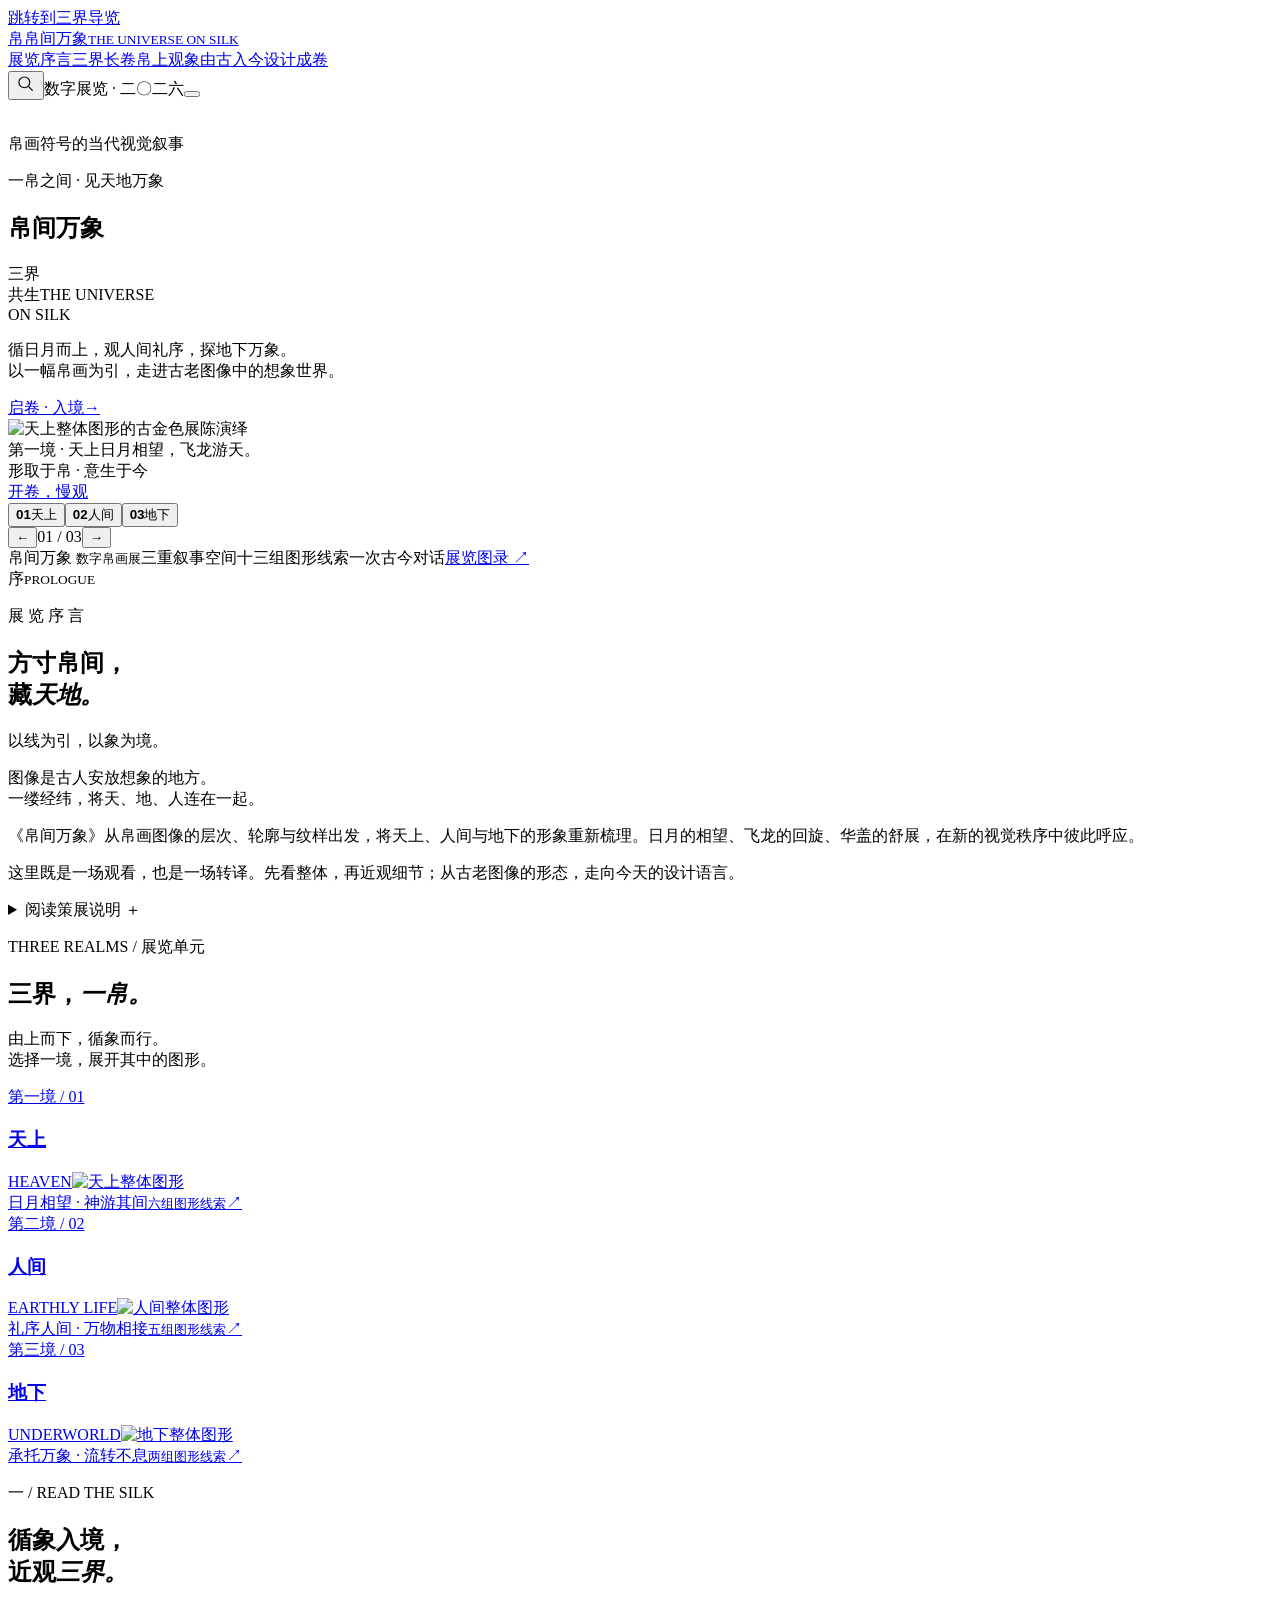
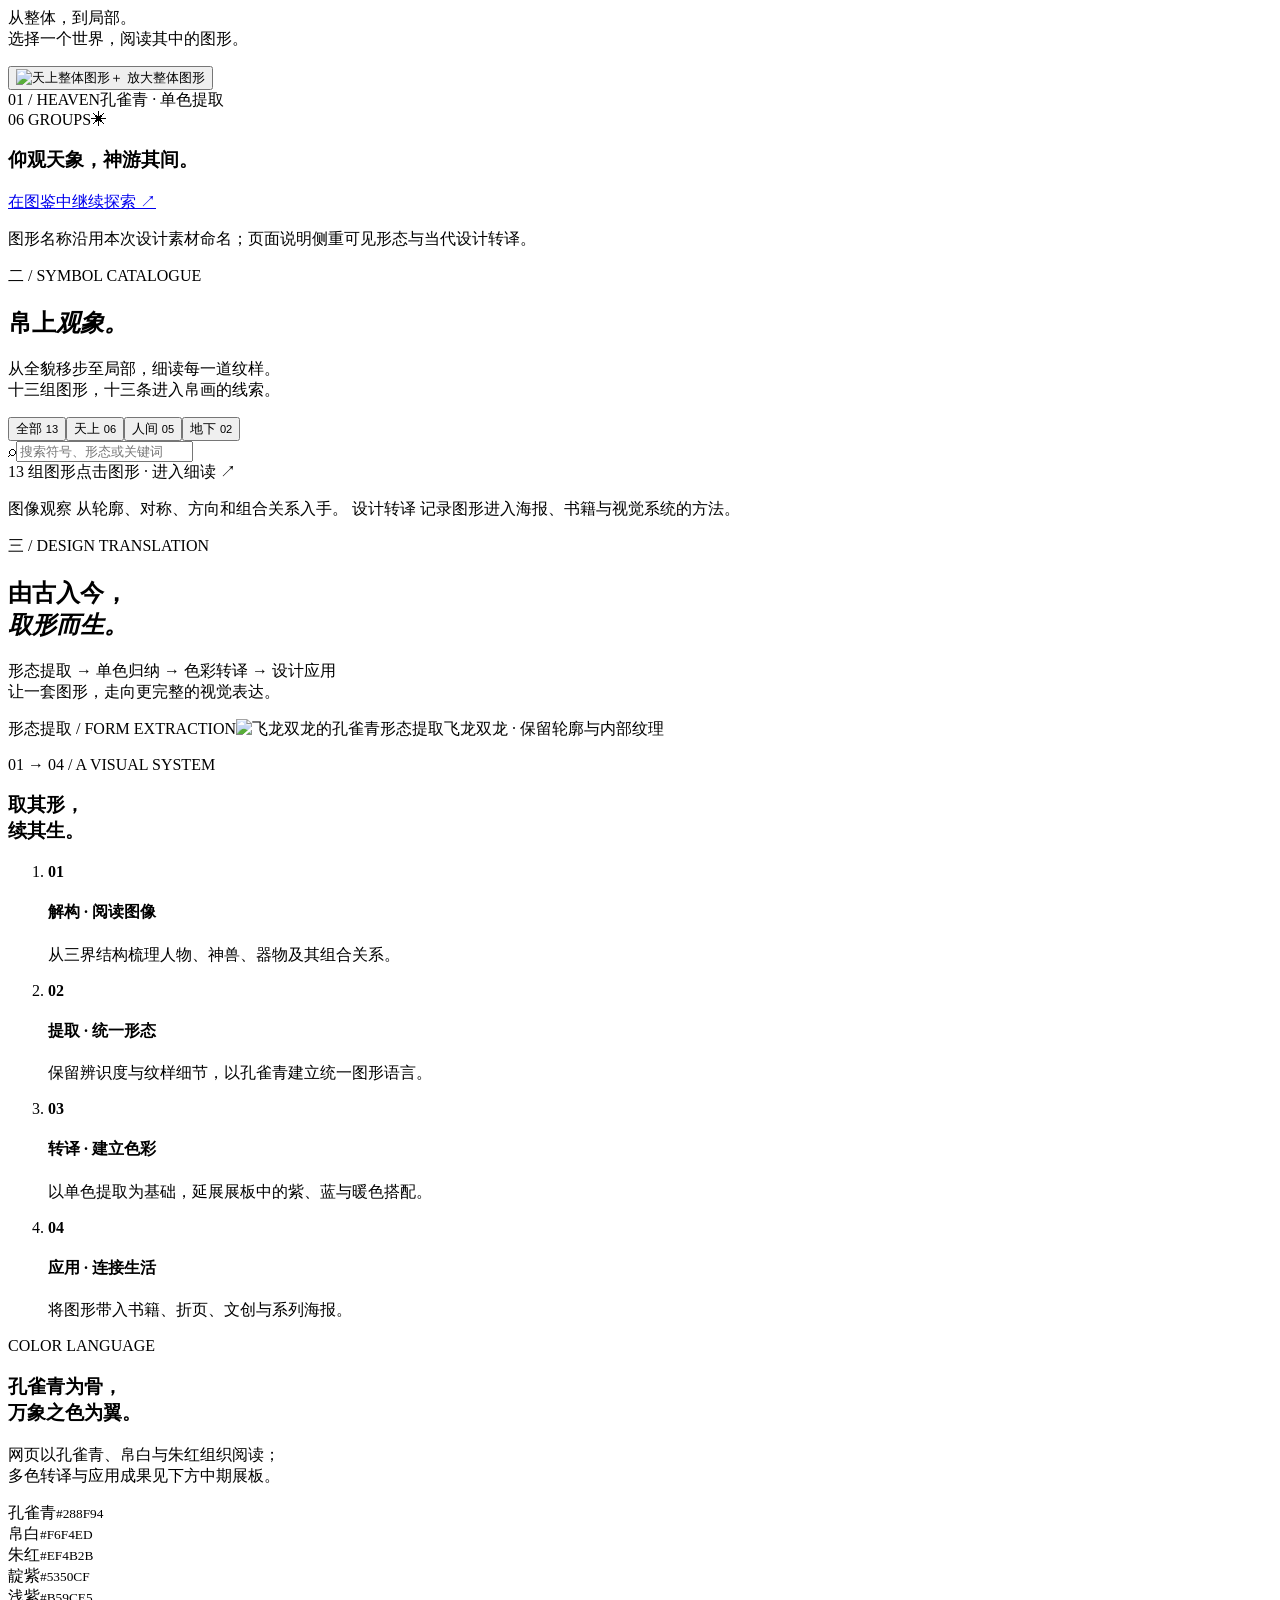
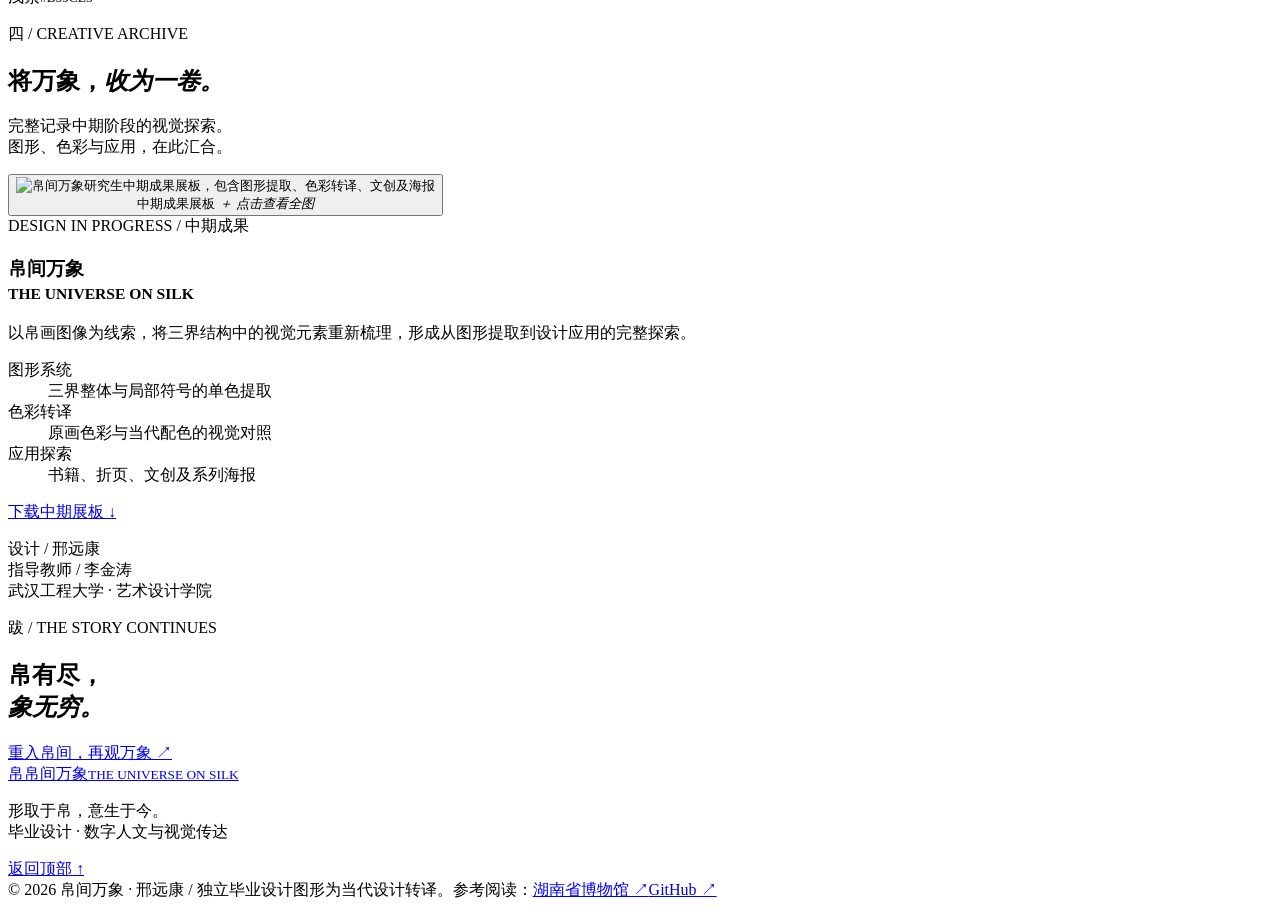
==== src/index.template.html @ cc42ffb1 "Recast Silk Universe as a museum-inspired cultural exhibition" ====
<!doctype html>
<html lang="zh-CN"><head><meta charset="UTF-8"><meta name="viewport" content="width=device-width, initial-scale=1"><meta name="theme-color" content="#172724"><meta name="description" content="帛间万象 THE UNIVERSE ON SILK——以天上、人间、地下为线索，探索帛画符号的当代视觉转译。三界导览、13组符号图鉴、设计研究与创作档案。"><title>帛间万象 · 三界共生 | 数字帛画展</title><link rel="icon" type="image/svg+xml" href="assets/favicon.svg"><link rel="stylesheet" href="styles.css?v=3"><script src="silk-data.js?v=3" defer></script><script src="app.js?v=3" defer></script><link rel="stylesheet" href="museum.css?v=3"><script src="museum.js?v=3" defer></script></head>
<body><a class="skip-link" href="#realms">跳转到三界导览</a>
<header class="header museum-header"><a class="brand" href="#home" aria-label="帛间万象首页"><span class="brand-mark" aria-hidden="true">帛</span><span>帛间万象<small>THE UNIVERSE ON SILK</small></span></a><nav class="nav" id="navigation" aria-label="主导航"><a href="#prologue">展览序言</a><a href="#realms">三界长卷</a><a href="#atlas">帛上观象</a><a href="#process">由古入今</a><a href="#archive">设计成卷</a></nav><button class="museum-search" type="button" aria-label="搜索符号图录"><svg viewBox="0 0 24 24" width="20" height="20" aria-hidden="true"><circle cx="10" cy="10" r="6.5" fill="none" stroke="currentColor" stroke-width="1.3"/><path d="m15 15 5 5" stroke="currentColor" stroke-width="1.3"/></svg></button><span class="edition-label">数字展览 · 二〇二六</span><button class="menu-toggle" aria-expanded="false" aria-controls="navigation" aria-label="打开导航" type="button"><span></span><span></span></button></header>
<main><section class="hero museum-hero" id="home" aria-labelledby="hero-title"><div class="hero-noise" aria-hidden="true"></div><div class="hero-pattern" aria-hidden="true"><img src="assets/silk/heaven-04.svg" alt=""></div><div class="museum-hero-inner"><div class="hero-copy"><p class="exhibition-kicker"><span></span> 帛画符号的当代视觉叙事 <span></span></p><p class="hero-overline">一帛之间 · 见天地万象</p><h1 id="hero-title">帛间万象</h1><div class="hero-subtitle"><span class="red-seal">三界<br>共生</span><span>THE UNIVERSE<br>ON SILK</span></div><p class="hero-description">循日月而上，观人间礼序，探地下万象。<br>以一幅帛画为引，走进古老图像中的想象世界。</p><a class="exhibition-enter" id="hero-enter" href="#realms"><span>启卷 · 入境</span><span class="round-arrow" aria-hidden="true">→</span></a></div><div class="stage-art" id="hero-stage-image"><div class="stage-mount" aria-hidden="true"></div><img id="exhibit-art" src="assets/silk/heaven-01.svg" alt="天上整体图形的古金色展陈演绎" width="2048" height="1639" fetchpriority="high"><div class="stage-caption"><span class="caption-rule"></span><span id="hero-caption-title">第一境 · 天上</span><span id="hero-caption-note">日月相望，飞龙游天。</span></div></div><span class="hero-side-note">形取于帛 · 意生于今</span><div class="hero-stage-bottom"><a class="scroll-cue" href="#prologue"><span class="scroll-stem" aria-hidden="true"></span><span>开卷，慢观</span></a><div class="hero-scenes" role="group" aria-label="切换首页展陈图形"><button data-hero-scene="heaven" aria-pressed="true" aria-controls="hero-stage-image" type="button"><b>01</b>天上<span></span></button><button data-hero-scene="earth" aria-pressed="false" aria-controls="hero-stage-image" type="button"><b>02</b>人间<span></span></button><button data-hero-scene="underworld" aria-pressed="false" aria-controls="hero-stage-image" type="button"><b>03</b>地下<span></span></button></div><div class="hero-paging"><button id="hero-prev" type="button" aria-label="上一幅展陈图形">←</button><span id="hero-position">01 / 03</span><button id="hero-next" type="button" aria-label="下一幅展陈图形">→</button></div></div></div></section>
<div class="visit-strip"><div class="wrap"><span class="strip-title">帛间万象 <small>数字帛画展</small></span><span>三重叙事空间</span><i></i><span>十三组图形线索</span><i></i><span>一次古今对话</span><a href="#atlas">展览图录 <span>↗</span></a></div></div>
<section class="prologue-section wrap" id="prologue" aria-labelledby="prologue-title"><div class="vertical-section-label"><span>序</span><small>PROLOGUE</small></div><div class="prologue-title"><p class="eyebrow">展 览 序 言</p><h2 id="prologue-title">方寸帛间，<br>藏<em>天地。</em></h2><span class="prologue-rule"></span><p>以线为引，以象为境。</p></div><div class="prologue-copy"><p class="lead">图像是古人安放想象的地方。<br>一缕经纬，将天、地、人连在一起。</p><p>《帛间万象》从帛画图像的层次、轮廓与纹样出发，将天上、人间与地下的形象重新梳理。日月的相望、飞龙的回旋、华盖的舒展，在新的视觉秩序中彼此呼应。</p><p>这里既是一场观看，也是一场转译。先看整体，再近观细节；从古老图像的形态，走向今天的设计语言。</p><details class="curator-note"><summary>阅读策展说明 <span aria-hidden="true">＋</span></summary><div><p>本展以你提供的三界整体图形、十三组局部图形和中期设计展板为内容基础。名称沿用设计素材；图形说明围绕可见的构图与形态展开。</p><p>古金色仅用于数字展厅的氛围演绎，图鉴与下载保留孔雀青单色设计。具体文化寓意、器物身份与历史解释，应结合原作及相关研究继续核验。</p><p>视觉参考：<a href="https://www.hnmuseum.com/" target="_blank" rel="noopener noreferrer">湖南省博物馆官网 ↗</a>。本网站为独立毕业设计展示。</p></div></details></div></section>
<section class="gates-section" aria-labelledby="gates-title"><div class="wrap"><div class="museum-section-head"><div><p class="eyebrow">THREE REALMS / 展览单元</p><h2 id="gates-title">三界，<em>一帛。</em></h2></div><p>由上而下，循象而行。<br>选择一境，展开其中的图形。</p></div><div class="exhibition-gates"><a class="exhibition-gate gate-heaven" href="#realms" data-enter-realm="heaven"><div class="gate-frame"></div><span class="gate-index">第一境 / 01</span><h3>天上</h3><span class="gate-en">HEAVEN</span><img src="assets/silk/heaven-01.svg" alt="天上整体图形" loading="lazy"><div class="gate-footer"><span>日月相望 · 神游其间<small>六组图形线索</small></span><span class="gate-arrow">↗</span></div></a><a class="exhibition-gate gate-earth" href="#realms" data-enter-realm="earth"><div class="gate-frame"></div><span class="gate-index">第二境 / 02</span><h3>人间</h3><span class="gate-en">EARTHLY LIFE</span><img src="assets/silk/earth-01.svg" alt="人间整体图形" loading="lazy"><div class="gate-footer"><span>礼序人间 · 万物相接<small>五组图形线索</small></span><span class="gate-arrow">↗</span></div></a><a class="exhibition-gate gate-underworld" href="#realms" data-enter-realm="underworld"><div class="gate-frame"></div><span class="gate-index">第三境 / 03</span><h3>地下</h3><span class="gate-en">UNDERWORLD</span><img src="assets/silk/underworld-01.svg" alt="地下整体图形" loading="lazy"><div class="gate-footer"><span>承托万象 · 流转不息<small>两组图形线索</small></span><span class="gate-arrow">↗</span></div></a></div></div></section>
<section class="realm-section" id="realms" aria-labelledby="realm-heading"><div class="wrap"><div class="section-head light"><div><p class="eyebrow">一 / READ THE SILK</p><h2 id="realm-heading">循象入境，<br>近观<em>三界。</em></h2></div><p>从整体，到局部。<br>选择一个世界，阅读其中的图形。</p></div><div class="realm-tabs" role="tablist" aria-label="选择叙事层级"></div><div class="realm-layout" id="realm-panel" role="tabpanel"><div class="realm-image"><span class="image-corner corner-tl"></span><span class="image-corner corner-tr"></span><button class="realm-whole" id="realm-whole" type="button" aria-label="放大整体图形"><img id="realm-art" src="assets/silk/heaven-01.svg" alt="天上整体图形" loading="lazy"><span>＋ 放大整体图形</span></button><div class="realm-image-foot"><span id="realm-image-label">01 / HEAVEN</span><span>孔雀青 · 单色提取</span></div></div><div class="realm-info"><div class="realm-heading-row"><span id="realm-count">06 GROUPS</span><span class="tiny-star">✳</span></div><h3 id="realm-title">仰观天象，神游其间。</h3><p id="realm-description"></p><div class="realm-parts" aria-label="当前层级的局部图形"></div><a class="realm-atlas-link" href="#atlas" id="view-realm-atlas">在图鉴中继续探索 <span>↗</span></a></div></div><p class="realm-footnote">图形名称沿用本次设计素材命名；页面说明侧重可见形态与当代设计转译。</p></div></section>
<section class="atlas-section wrap" id="atlas" aria-labelledby="atlas-heading"><div class="section-head"><div><p class="eyebrow">二 / SYMBOL CATALOGUE</p><h2 id="atlas-heading">帛上<em>观象。</em></h2></div><p>从全貌移步至局部，细读每一道纹样。<br>十三组图形，十三条进入帛画的线索。</p></div><div class="atlas-toolbar"><div class="filters" role="group" aria-label="筛选符号"><button data-filter="all" aria-pressed="true" type="button">全部 <small>13</small></button><button data-filter="heaven" aria-pressed="false" type="button">天上 <small>06</small></button><button data-filter="earth" aria-pressed="false" type="button">人间 <small>05</small></button><button data-filter="underworld" aria-pressed="false" type="button">地下 <small>02</small></button></div><label class="search"><span aria-hidden="true">⌕</span><input type="search" id="symbol-search" aria-label="搜索符号名称或特征" placeholder="搜索符号、形态或关键词" autocomplete="off"></label></div><div class="atlas-status"><span id="result-count" aria-live="polite">13 组图形</span><span>点击图形 · 进入细读 ↗</span></div><div class="symbol-grid"></div><div class="empty-state" hidden><span>没有找到对应的图形。</span><button id="clear-search" type="button">清除筛选，查看全部 →</button></div><p class="atlas-note"><span>图像观察</span> 从轮廓、对称、方向和组合关系入手。 <span>设计转译</span> 记录图形进入海报、书籍与视觉系统的方法。</p></section>
<section class="process-section" id="process" aria-labelledby="process-heading"><div class="wrap"><div class="section-head"><div><p class="eyebrow">三 / DESIGN TRANSLATION</p><h2 id="process-heading">由古入今，<br><em>取形而生。</em></h2></div><p>形态提取 → 单色归纳 → 色彩转译 → 设计应用<br>让一套图形，走向更完整的视觉表达。</p></div><div class="process-feature"><div class="process-art"><span class="mini-label">形态提取 / FORM EXTRACTION</span><img src="assets/silk/heaven-04.svg" alt="飞龙双龙的孔雀青形态提取" loading="lazy"><span class="graphic-caption">飞龙双龙 · 保留轮廓与内部纹理</span></div><div class="process-copy"><p class="eyebrow">01 → 04 / A VISUAL SYSTEM</p><h3>取其形，<br>续其生。</h3><ol class="process-steps"><li><b>01</b><div><h4>解构 · 阅读图像</h4><p>从三界结构梳理人物、神兽、器物及其组合关系。</p></div></li><li><b>02</b><div><h4>提取 · 统一形态</h4><p>保留辨识度与纹样细节，以孔雀青建立统一图形语言。</p></div></li><li><b>03</b><div><h4>转译 · 建立色彩</h4><p>以单色提取为基础，延展展板中的紫、蓝与暖色搭配。</p></div></li><li><b>04</b><div><h4>应用 · 连接生活</h4><p>将图形带入书籍、折页、文创与系列海报。</p></div></li></ol></div></div><div class="color-system"><div><p class="eyebrow">COLOR LANGUAGE</p><h3>孔雀青为骨，<br>万象之色为翼。</h3><p>网页以孔雀青、帛白与朱红组织阅读；<br>多色转译与应用成果见下方中期展板。</p></div><div class="swatches"><div style="--swatch:#288f94"><span>孔雀青</span><small>#288F94</small></div><div style="--swatch:#f6f4ed" class="paper-swatch"><span>帛白</span><small>#F6F4ED</small></div><div style="--swatch:#ef4b2b"><span>朱红</span><small>#EF4B2B</small></div><div style="--swatch:#5350cf"><span>靛紫</span><small>#5350CF</small></div><div style="--swatch:#b59ce5"><span>浅紫</span><small>#B59CE5</small></div></div></div></div></section>
<section class="archive-section wrap" id="archive" aria-labelledby="archive-heading"><div class="section-head"><div><p class="eyebrow">四 / CREATIVE ARCHIVE</p><h2 id="archive-heading">将万象，<em>收为一卷。</em></h2></div><p>完整记录中期阶段的视觉探索。<br>图形、色彩与应用，在此汇合。</p></div><div class="archive-layout"><button class="board-preview" id="open-board" type="button"><div class="board-window"><img src="assets/silk/exhibition-preview.webp" alt="帛间万象研究生中期成果展板，包含图形提取、色彩转译、文创及海报" loading="lazy"></div><span>中期成果展板 <i>＋ 点击查看全图</i></span></button><div class="archive-copy"><span class="archive-tag">DESIGN IN PROGRESS / 中期成果</span><h3>帛间万象<br><small>THE UNIVERSE ON SILK</small></h3><p>以帛画图像为线索，将三界结构中的视觉元素重新梳理，形成从图形提取到设计应用的完整探索。</p><dl class="archive-list"><div><dt>图形系统</dt><dd>三界整体与局部符号的单色提取</dd></div><div><dt>色彩转译</dt><dd>原画色彩与当代配色的视觉对照</dd></div><div><dt>应用探索</dt><dd>书籍、折页、文创及系列海报</dd></div></dl><a class="inline-link" href="assets/silk/exhibition-board.jpg" download="帛间万象-中期成果展板.jpg">下载中期展板 <span>↓</span></a><p class="archive-credit">设计 / 邢远康<br>指导教师 / 李金涛<br>武汉工程大学 · 艺术设计学院</p></div></div></section>
<section class="closing"><div class="wrap"><p class="eyebrow">跋 / THE STORY CONTINUES</p><h2>帛有尽，<br><em>象无穷。</em></h2><a href="#atlas" class="button">重入帛间，再观万象 <span>↗</span></a><img src="assets/silk/earth-02.svg" alt="" aria-hidden="true" loading="lazy"></div></section></main>
<footer class="footer wrap museum-footer"><a class="brand" href="#home"><span class="brand-mark" aria-hidden="true">帛</span><span>帛间万象<small>THE UNIVERSE ON SILK</small></span></a><p>形取于帛，意生于今。<br>毕业设计 · 数字人文与视觉传达</p><a href="#home">返回顶部 ↑</a><div class="footer-bottom"><span>© 2026 帛间万象 · 邢远康 / 独立毕业设计</span><span>图形为当代设计转译。参考阅读：<a href="https://www.hnmuseum.com/" target="_blank" rel="noopener noreferrer">湖南省博物馆 ↗</a></span><a href="https://github.com/sun777kkk/yulong-rujing" target="_blank" rel="noopener noreferrer">GitHub ↗</a></div></footer>
<dialog id="detail-dialog" aria-labelledby="detail-title"><div class="dialog-top"><span id="detail-kicker">SYMBOL / 图形细读</span><button class="close-dialog" type="button" aria-label="关闭详情">关闭 ×</button></div><div class="dialog-body"><div class="detail-visual"><div class="zoom-viewport"><img id="detail-image" src="assets/silk/heaven-04.svg" alt=""></div><div class="zoom-controls"><button type="button" id="zoom-out" aria-label="缩小图形">−</button><output id="zoom-level">100%</output><button type="button" id="zoom-in" aria-label="放大图形">＋</button><button type="button" id="zoom-reset">复位</button></div><p class="zoom-hint">放大后可在图像区域滚动查看细节</p></div><div class="detail-copy"><p class="eyebrow" id="detail-realm"></p><h2 id="detail-title"></h2><p id="detail-tags"></p><div id="detail-analysis"><h3>图像观察</h3><p id="detail-observation"></p><h3>设计转译</h3><p id="detail-translation"></p></div><p class="detail-note" id="detail-note">名称沿用设计素材。形态说明为图像观察，转译为当代设计思路。</p><a class="button" id="detail-download" download>下载 SVG <span>↓</span></a><div class="detail-paging"><button type="button" id="prev-symbol">← 上一个</button><span id="detail-position"></span><button type="button" id="next-symbol">下一个 →</button></div></div></div></dialog>
<noscript><div class="no-script">请启用浏览器 JavaScript 以使用三界切换、图鉴搜索与放大功能。你仍可浏览设计说明与中期展板。</div></noscript></body></html>
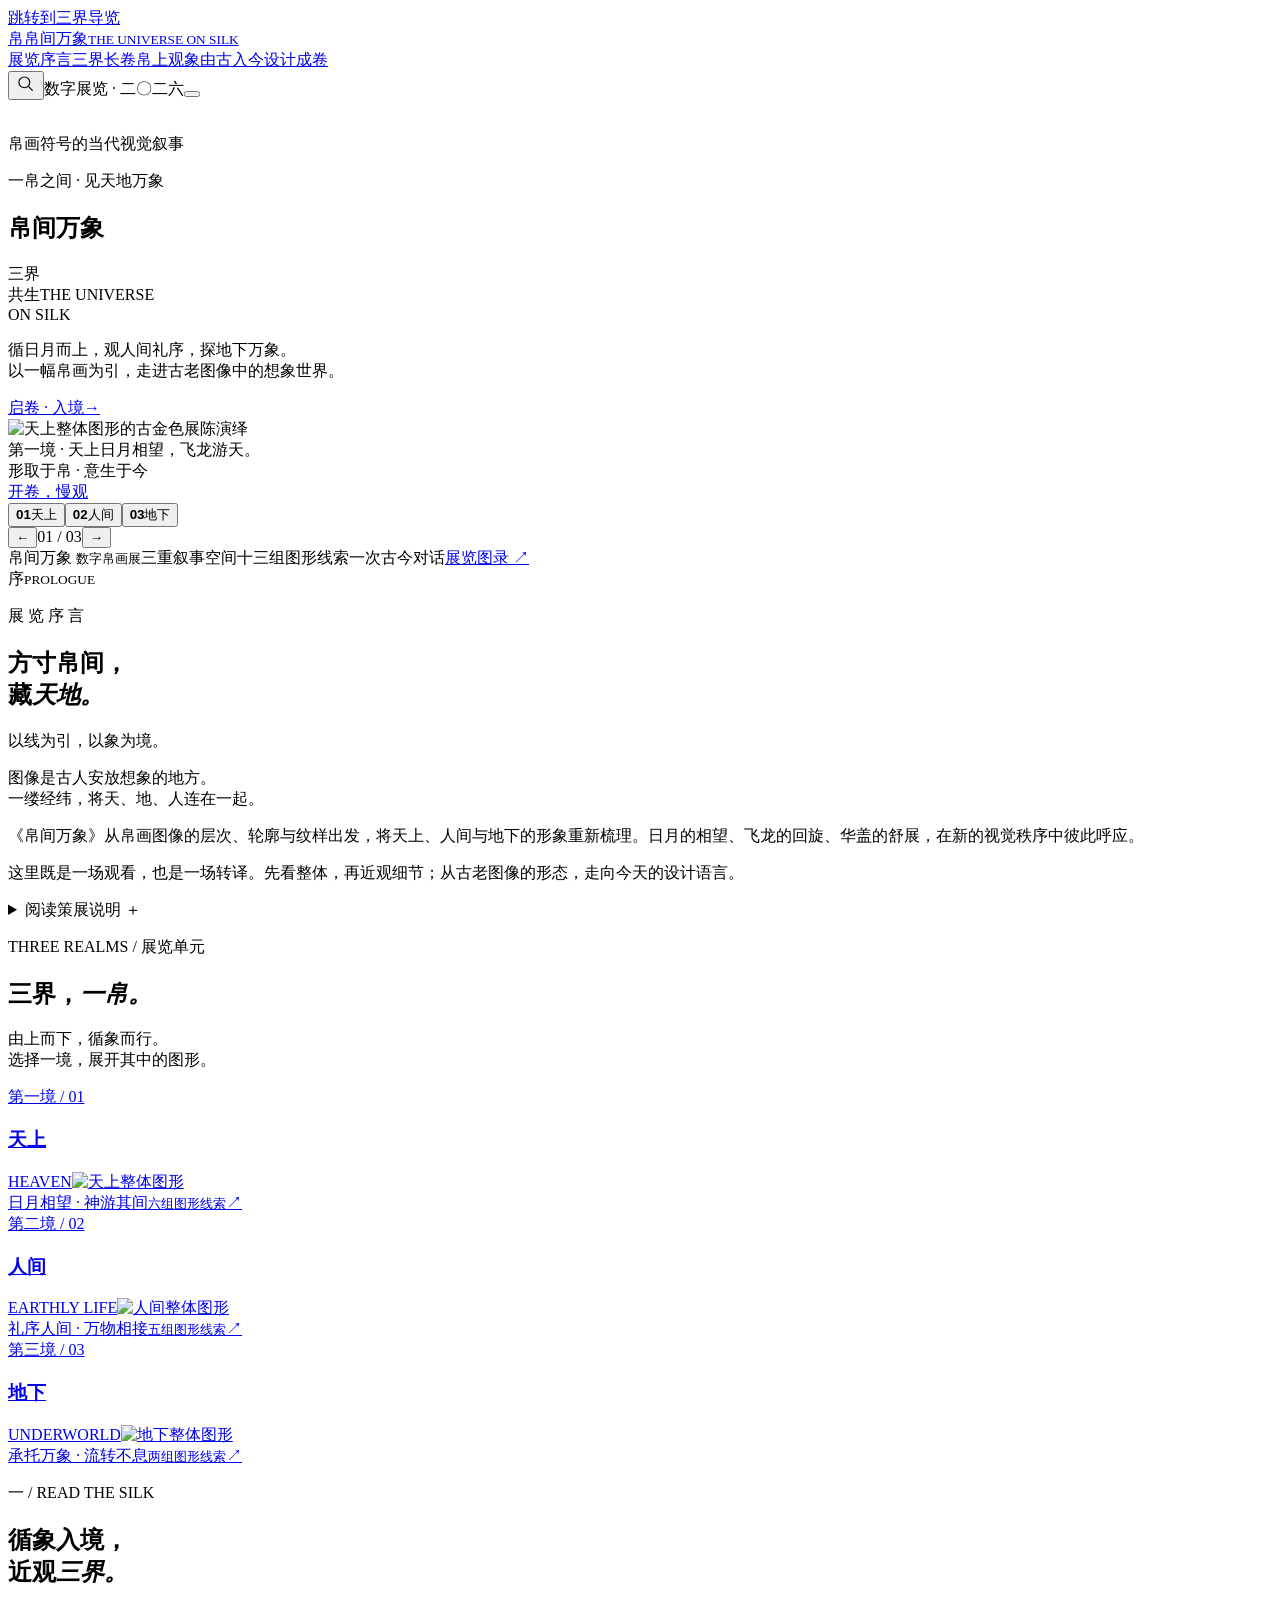
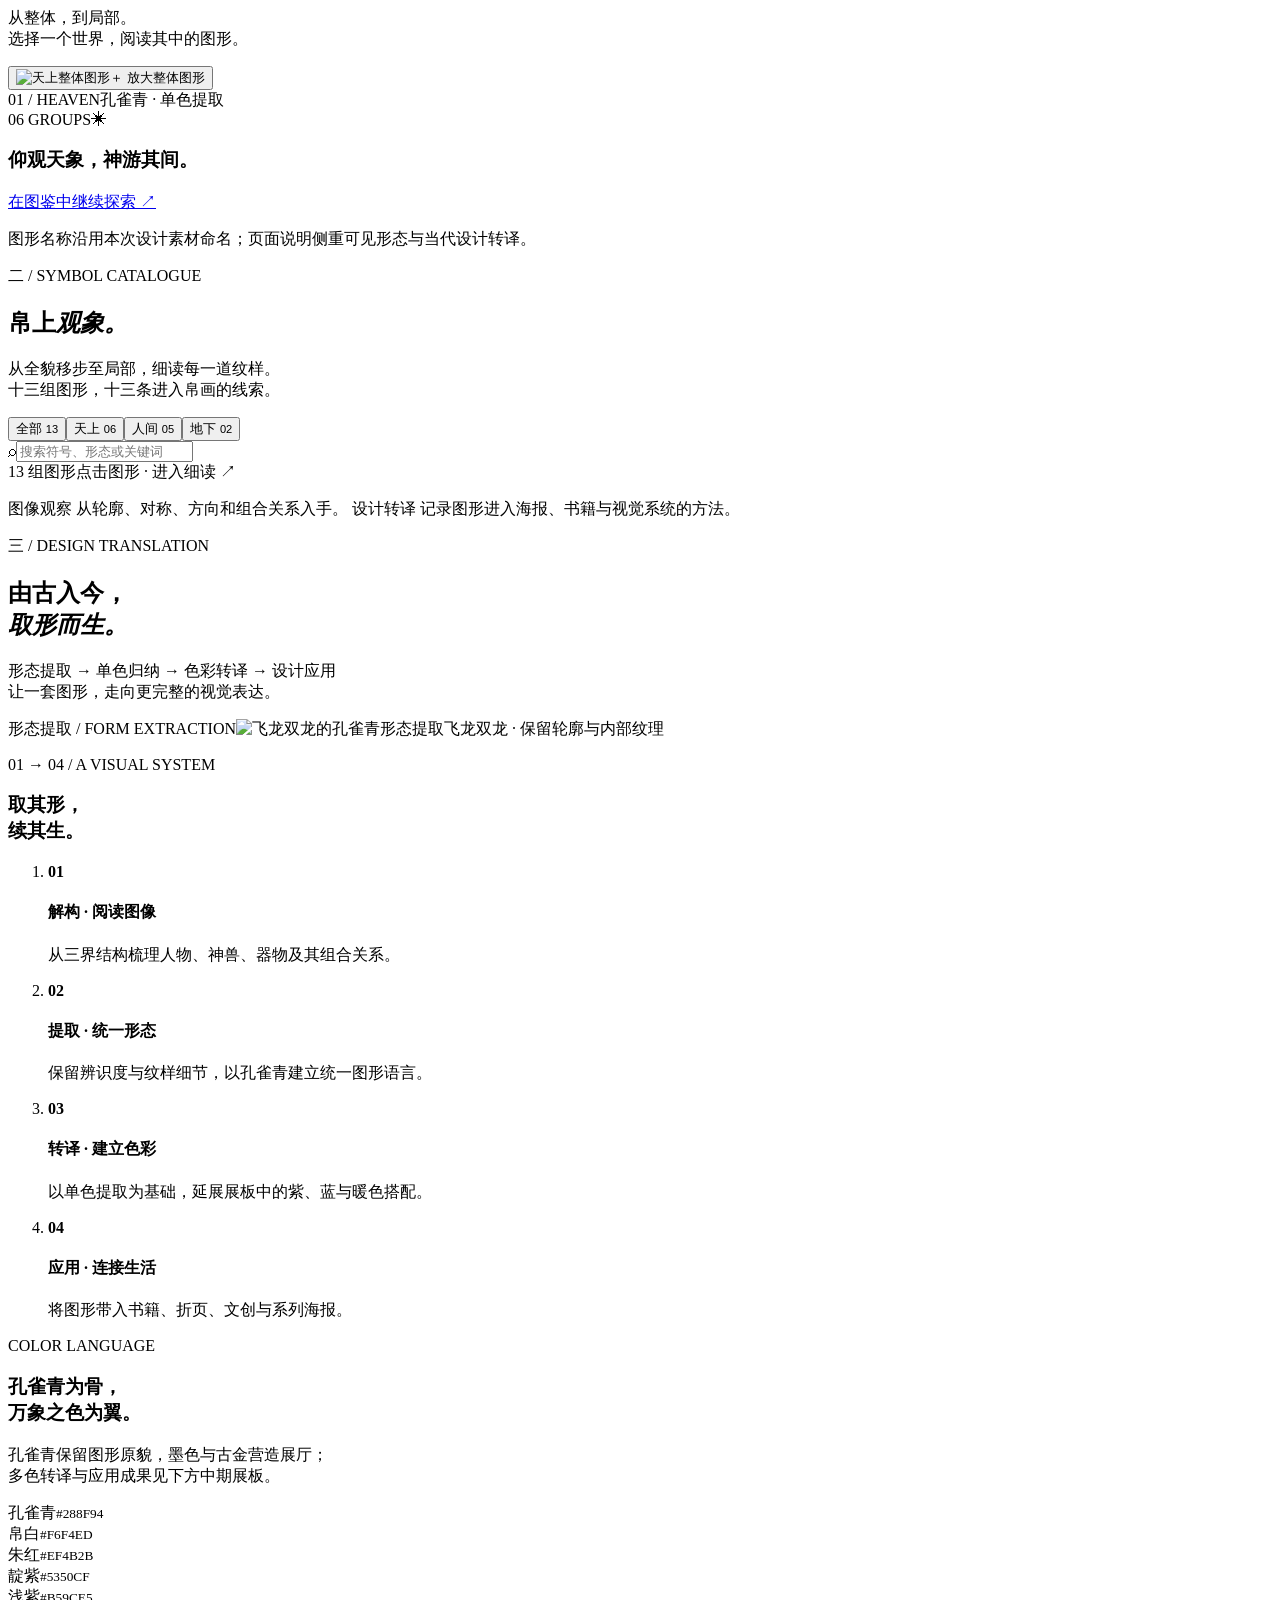
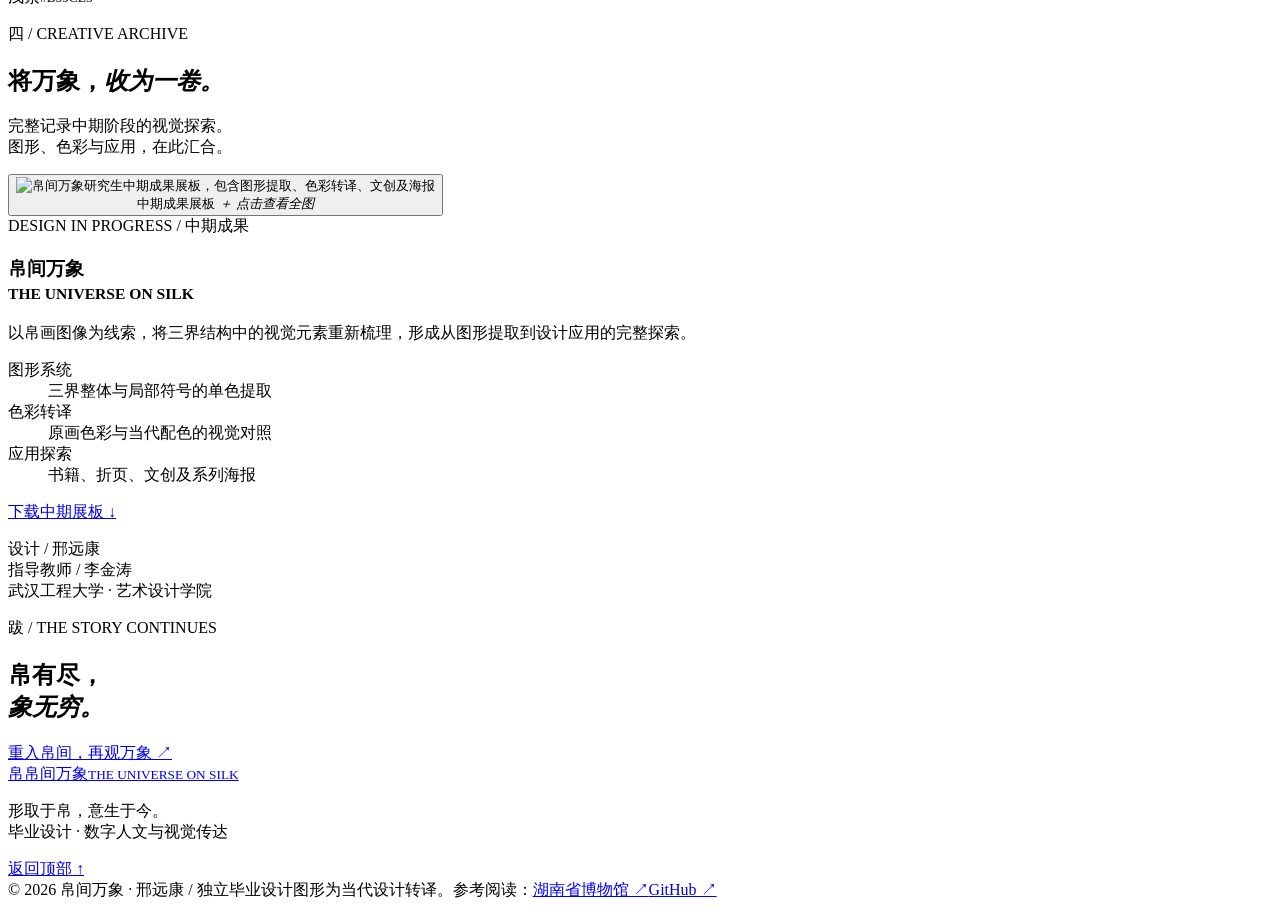
==== commit 2fa8bb88: "Clarify the exhibition and original graphic color systems" ====
--- a/src/index.template.html
+++ b/src/index.template.html
@@ -8,9 +8,9 @@
 <section class="gates-section" aria-labelledby="gates-title"><div class="wrap"><div class="museum-section-head"><div><p class="eyebrow">THREE REALMS / 展览单元</p><h2 id="gates-title">三界，<em>一帛。</em></h2></div><p>由上而下，循象而行。<br>选择一境，展开其中的图形。</p></div><div class="exhibition-gates"><a class="exhibition-gate gate-heaven" href="#realms" data-enter-realm="heaven"><div class="gate-frame"></div><span class="gate-index">第一境 / 01</span><h3>天上</h3><span class="gate-en">HEAVEN</span><img src="assets/silk/heaven-01.svg" alt="天上整体图形" loading="lazy"><div class="gate-footer"><span>日月相望 · 神游其间<small>六组图形线索</small></span><span class="gate-arrow">↗</span></div></a><a class="exhibition-gate gate-earth" href="#realms" data-enter-realm="earth"><div class="gate-frame"></div><span class="gate-index">第二境 / 02</span><h3>人间</h3><span class="gate-en">EARTHLY LIFE</span><img src="assets/silk/earth-01.svg" alt="人间整体图形" loading="lazy"><div class="gate-footer"><span>礼序人间 · 万物相接<small>五组图形线索</small></span><span class="gate-arrow">↗</span></div></a><a class="exhibition-gate gate-underworld" href="#realms" data-enter-realm="underworld"><div class="gate-frame"></div><span class="gate-index">第三境 / 03</span><h3>地下</h3><span class="gate-en">UNDERWORLD</span><img src="assets/silk/underworld-01.svg" alt="地下整体图形" loading="lazy"><div class="gate-footer"><span>承托万象 · 流转不息<small>两组图形线索</small></span><span class="gate-arrow">↗</span></div></a></div></div></section>
 <section class="realm-section" id="realms" aria-labelledby="realm-heading"><div class="wrap"><div class="section-head light"><div><p class="eyebrow">一 / READ THE SILK</p><h2 id="realm-heading">循象入境，<br>近观<em>三界。</em></h2></div><p>从整体，到局部。<br>选择一个世界，阅读其中的图形。</p></div><div class="realm-tabs" role="tablist" aria-label="选择叙事层级"></div><div class="realm-layout" id="realm-panel" role="tabpanel"><div class="realm-image"><span class="image-corner corner-tl"></span><span class="image-corner corner-tr"></span><button class="realm-whole" id="realm-whole" type="button" aria-label="放大整体图形"><img id="realm-art" src="assets/silk/heaven-01.svg" alt="天上整体图形" loading="lazy"><span>＋ 放大整体图形</span></button><div class="realm-image-foot"><span id="realm-image-label">01 / HEAVEN</span><span>孔雀青 · 单色提取</span></div></div><div class="realm-info"><div class="realm-heading-row"><span id="realm-count">06 GROUPS</span><span class="tiny-star">✳</span></div><h3 id="realm-title">仰观天象，神游其间。</h3><p id="realm-description"></p><div class="realm-parts" aria-label="当前层级的局部图形"></div><a class="realm-atlas-link" href="#atlas" id="view-realm-atlas">在图鉴中继续探索 <span>↗</span></a></div></div><p class="realm-footnote">图形名称沿用本次设计素材命名；页面说明侧重可见形态与当代设计转译。</p></div></section>
 <section class="atlas-section wrap" id="atlas" aria-labelledby="atlas-heading"><div class="section-head"><div><p class="eyebrow">二 / SYMBOL CATALOGUE</p><h2 id="atlas-heading">帛上<em>观象。</em></h2></div><p>从全貌移步至局部，细读每一道纹样。<br>十三组图形，十三条进入帛画的线索。</p></div><div class="atlas-toolbar"><div class="filters" role="group" aria-label="筛选符号"><button data-filter="all" aria-pressed="true" type="button">全部 <small>13</small></button><button data-filter="heaven" aria-pressed="false" type="button">天上 <small>06</small></button><button data-filter="earth" aria-pressed="false" type="button">人间 <small>05</small></button><button data-filter="underworld" aria-pressed="false" type="button">地下 <small>02</small></button></div><label class="search"><span aria-hidden="true">⌕</span><input type="search" id="symbol-search" aria-label="搜索符号名称或特征" placeholder="搜索符号、形态或关键词" autocomplete="off"></label></div><div class="atlas-status"><span id="result-count" aria-live="polite">13 组图形</span><span>点击图形 · 进入细读 ↗</span></div><div class="symbol-grid"></div><div class="empty-state" hidden><span>没有找到对应的图形。</span><button id="clear-search" type="button">清除筛选，查看全部 →</button></div><p class="atlas-note"><span>图像观察</span> 从轮廓、对称、方向和组合关系入手。 <span>设计转译</span> 记录图形进入海报、书籍与视觉系统的方法。</p></section>
-<section class="process-section" id="process" aria-labelledby="process-heading"><div class="wrap"><div class="section-head"><div><p class="eyebrow">三 / DESIGN TRANSLATION</p><h2 id="process-heading">由古入今，<br><em>取形而生。</em></h2></div><p>形态提取 → 单色归纳 → 色彩转译 → 设计应用<br>让一套图形，走向更完整的视觉表达。</p></div><div class="process-feature"><div class="process-art"><span class="mini-label">形态提取 / FORM EXTRACTION</span><img src="assets/silk/heaven-04.svg" alt="飞龙双龙的孔雀青形态提取" loading="lazy"><span class="graphic-caption">飞龙双龙 · 保留轮廓与内部纹理</span></div><div class="process-copy"><p class="eyebrow">01 → 04 / A VISUAL SYSTEM</p><h3>取其形，<br>续其生。</h3><ol class="process-steps"><li><b>01</b><div><h4>解构 · 阅读图像</h4><p>从三界结构梳理人物、神兽、器物及其组合关系。</p></div></li><li><b>02</b><div><h4>提取 · 统一形态</h4><p>保留辨识度与纹样细节，以孔雀青建立统一图形语言。</p></div></li><li><b>03</b><div><h4>转译 · 建立色彩</h4><p>以单色提取为基础，延展展板中的紫、蓝与暖色搭配。</p></div></li><li><b>04</b><div><h4>应用 · 连接生活</h4><p>将图形带入书籍、折页、文创与系列海报。</p></div></li></ol></div></div><div class="color-system"><div><p class="eyebrow">COLOR LANGUAGE</p><h3>孔雀青为骨，<br>万象之色为翼。</h3><p>网页以孔雀青、帛白与朱红组织阅读；<br>多色转译与应用成果见下方中期展板。</p></div><div class="swatches"><div style="--swatch:#288f94"><span>孔雀青</span><small>#288F94</small></div><div style="--swatch:#f6f4ed" class="paper-swatch"><span>帛白</span><small>#F6F4ED</small></div><div style="--swatch:#ef4b2b"><span>朱红</span><small>#EF4B2B</small></div><div style="--swatch:#5350cf"><span>靛紫</span><small>#5350CF</small></div><div style="--swatch:#b59ce5"><span>浅紫</span><small>#B59CE5</small></div></div></div></div></section>
+<section class="process-section" id="process" aria-labelledby="process-heading"><div class="wrap"><div class="section-head"><div><p class="eyebrow">三 / DESIGN TRANSLATION</p><h2 id="process-heading">由古入今，<br><em>取形而生。</em></h2></div><p>形态提取 → 单色归纳 → 色彩转译 → 设计应用<br>让一套图形，走向更完整的视觉表达。</p></div><div class="process-feature"><div class="process-art"><span class="mini-label">形态提取 / FORM EXTRACTION</span><img src="assets/silk/heaven-04.svg" alt="飞龙双龙的孔雀青形态提取" loading="lazy"><span class="graphic-caption">飞龙双龙 · 保留轮廓与内部纹理</span></div><div class="process-copy"><p class="eyebrow">01 → 04 / A VISUAL SYSTEM</p><h3>取其形，<br>续其生。</h3><ol class="process-steps"><li><b>01</b><div><h4>解构 · 阅读图像</h4><p>从三界结构梳理人物、神兽、器物及其组合关系。</p></div></li><li><b>02</b><div><h4>提取 · 统一形态</h4><p>保留辨识度与纹样细节，以孔雀青建立统一图形语言。</p></div></li><li><b>03</b><div><h4>转译 · 建立色彩</h4><p>以单色提取为基础，延展展板中的紫、蓝与暖色搭配。</p></div></li><li><b>04</b><div><h4>应用 · 连接生活</h4><p>将图形带入书籍、折页、文创与系列海报。</p></div></li></ol></div></div><div class="color-system"><div><p class="eyebrow">COLOR LANGUAGE</p><h3>孔雀青为骨，<br>万象之色为翼。</h3><p>孔雀青保留图形原貌，墨色与古金营造展厅；<br>多色转译与应用成果见下方中期展板。</p></div><div class="swatches"><div style="--swatch:#288f94"><span>孔雀青</span><small>#288F94</small></div><div style="--swatch:#f6f4ed" class="paper-swatch"><span>帛白</span><small>#F6F4ED</small></div><div style="--swatch:#ef4b2b"><span>朱红</span><small>#EF4B2B</small></div><div style="--swatch:#5350cf"><span>靛紫</span><small>#5350CF</small></div><div style="--swatch:#b59ce5"><span>浅紫</span><small>#B59CE5</small></div></div></div></div></section>
 <section class="archive-section wrap" id="archive" aria-labelledby="archive-heading"><div class="section-head"><div><p class="eyebrow">四 / CREATIVE ARCHIVE</p><h2 id="archive-heading">将万象，<em>收为一卷。</em></h2></div><p>完整记录中期阶段的视觉探索。<br>图形、色彩与应用，在此汇合。</p></div><div class="archive-layout"><button class="board-preview" id="open-board" type="button"><div class="board-window"><img src="assets/silk/exhibition-preview.webp" alt="帛间万象研究生中期成果展板，包含图形提取、色彩转译、文创及海报" loading="lazy"></div><span>中期成果展板 <i>＋ 点击查看全图</i></span></button><div class="archive-copy"><span class="archive-tag">DESIGN IN PROGRESS / 中期成果</span><h3>帛间万象<br><small>THE UNIVERSE ON SILK</small></h3><p>以帛画图像为线索，将三界结构中的视觉元素重新梳理，形成从图形提取到设计应用的完整探索。</p><dl class="archive-list"><div><dt>图形系统</dt><dd>三界整体与局部符号的单色提取</dd></div><div><dt>色彩转译</dt><dd>原画色彩与当代配色的视觉对照</dd></div><div><dt>应用探索</dt><dd>书籍、折页、文创及系列海报</dd></div></dl><a class="inline-link" href="assets/silk/exhibition-board.jpg" download="帛间万象-中期成果展板.jpg">下载中期展板 <span>↓</span></a><p class="archive-credit">设计 / 邢远康<br>指导教师 / 李金涛<br>武汉工程大学 · 艺术设计学院</p></div></div></section>
 <section class="closing"><div class="wrap"><p class="eyebrow">跋 / THE STORY CONTINUES</p><h2>帛有尽，<br><em>象无穷。</em></h2><a href="#atlas" class="button">重入帛间，再观万象 <span>↗</span></a><img src="assets/silk/earth-02.svg" alt="" aria-hidden="true" loading="lazy"></div></section></main>
 <footer class="footer wrap museum-footer"><a class="brand" href="#home"><span class="brand-mark" aria-hidden="true">帛</span><span>帛间万象<small>THE UNIVERSE ON SILK</small></span></a><p>形取于帛，意生于今。<br>毕业设计 · 数字人文与视觉传达</p><a href="#home">返回顶部 ↑</a><div class="footer-bottom"><span>© 2026 帛间万象 · 邢远康 / 独立毕业设计</span><span>图形为当代设计转译。参考阅读：<a href="https://www.hnmuseum.com/" target="_blank" rel="noopener noreferrer">湖南省博物馆 ↗</a></span><a href="https://github.com/sun777kkk/yulong-rujing" target="_blank" rel="noopener noreferrer">GitHub ↗</a></div></footer>
 <dialog id="detail-dialog" aria-labelledby="detail-title"><div class="dialog-top"><span id="detail-kicker">SYMBOL / 图形细读</span><button class="close-dialog" type="button" aria-label="关闭详情">关闭 ×</button></div><div class="dialog-body"><div class="detail-visual"><div class="zoom-viewport"><img id="detail-image" src="assets/silk/heaven-04.svg" alt=""></div><div class="zoom-controls"><button type="button" id="zoom-out" aria-label="缩小图形">−</button><output id="zoom-level">100%</output><button type="button" id="zoom-in" aria-label="放大图形">＋</button><button type="button" id="zoom-reset">复位</button></div><p class="zoom-hint">放大后可在图像区域滚动查看细节</p></div><div class="detail-copy"><p class="eyebrow" id="detail-realm"></p><h2 id="detail-title"></h2><p id="detail-tags"></p><div id="detail-analysis"><h3>图像观察</h3><p id="detail-observation"></p><h3>设计转译</h3><p id="detail-translation"></p></div><p class="detail-note" id="detail-note">名称沿用设计素材。形态说明为图像观察，转译为当代设计思路。</p><a class="button" id="detail-download" download>下载 SVG <span>↓</span></a><div class="detail-paging"><button type="button" id="prev-symbol">← 上一个</button><span id="detail-position"></span><button type="button" id="next-symbol">下一个 →</button></div></div></div></dialog>
-<noscript><div class="no-script">请启用浏览器 JavaScript 以使用三界切换、图鉴搜索与放大功能。你仍可浏览设计说明与中期展板。</div></noscript></body></html>+<noscript><div class="no-script">请启用浏览器 JavaScript 以使用三界切换、图鉴搜索与放大功能。你仍可浏览设计说明与中期展板。</div></noscript></body></html>
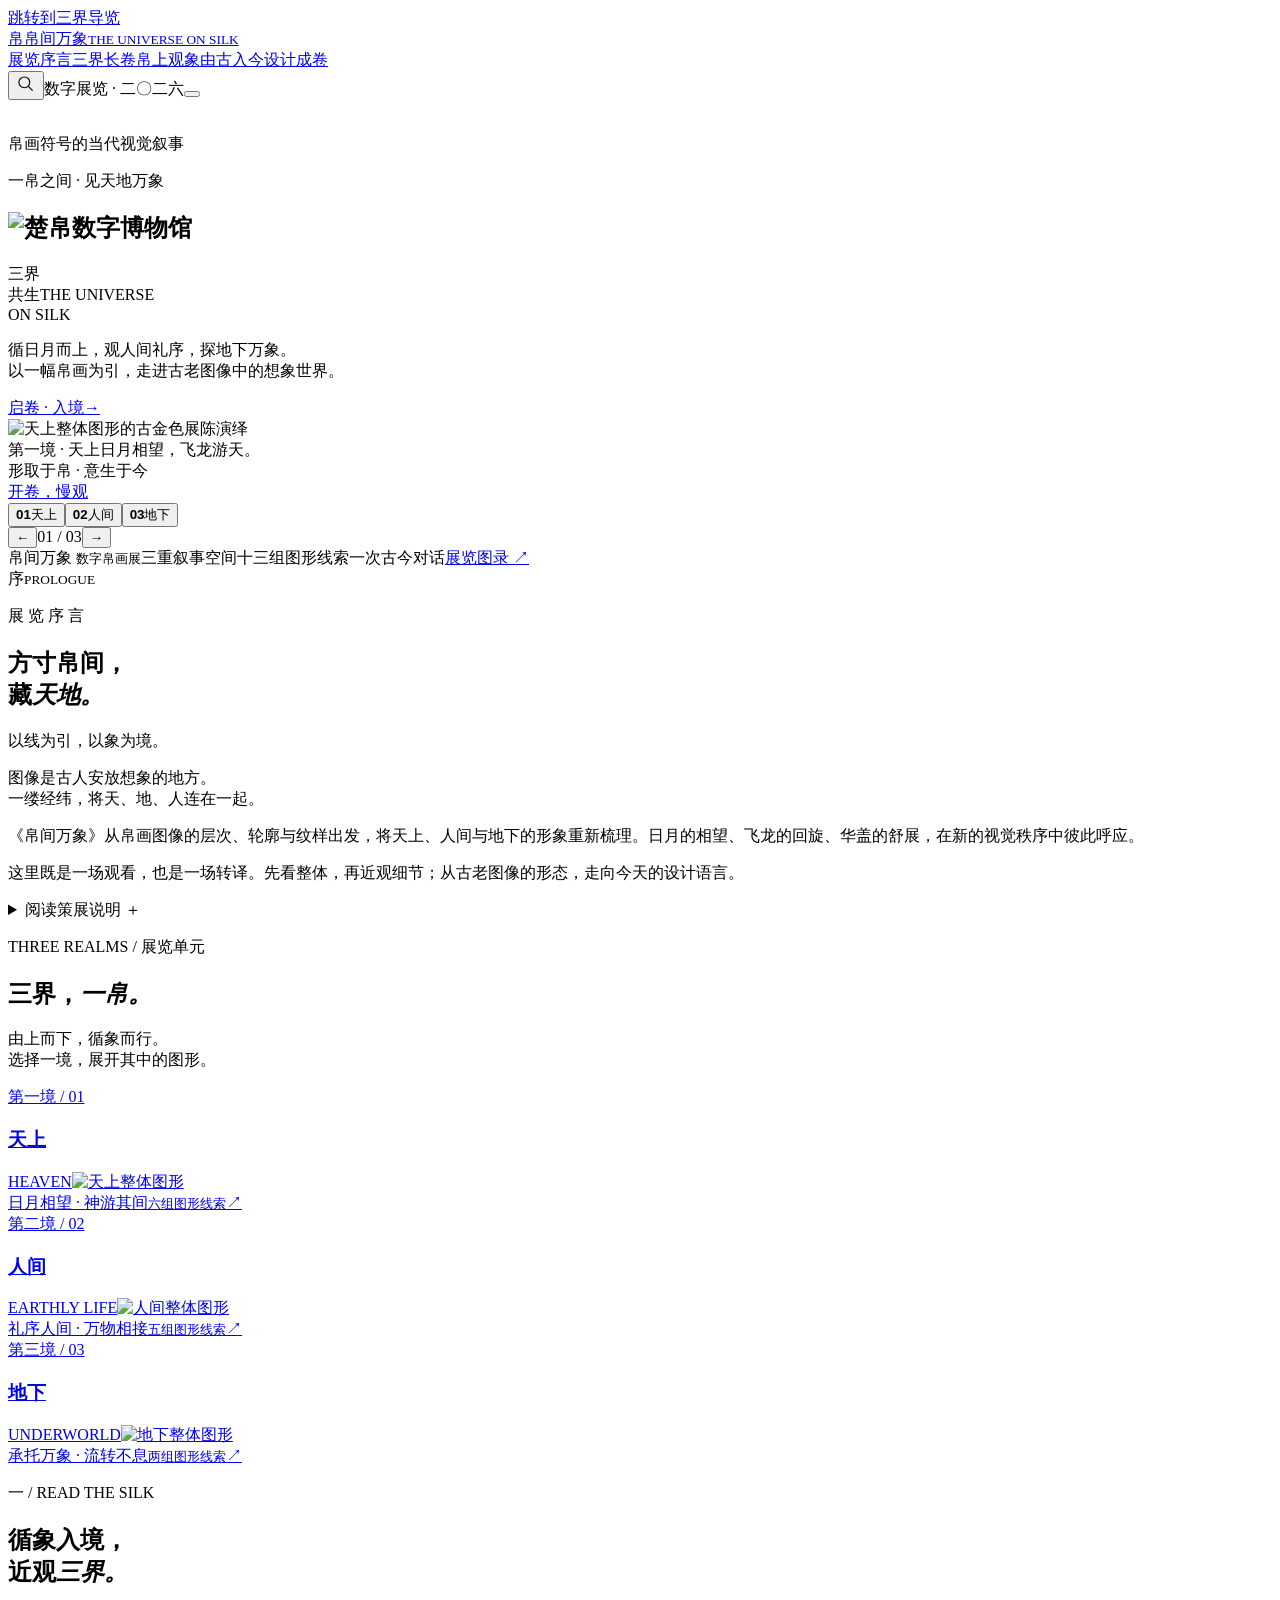
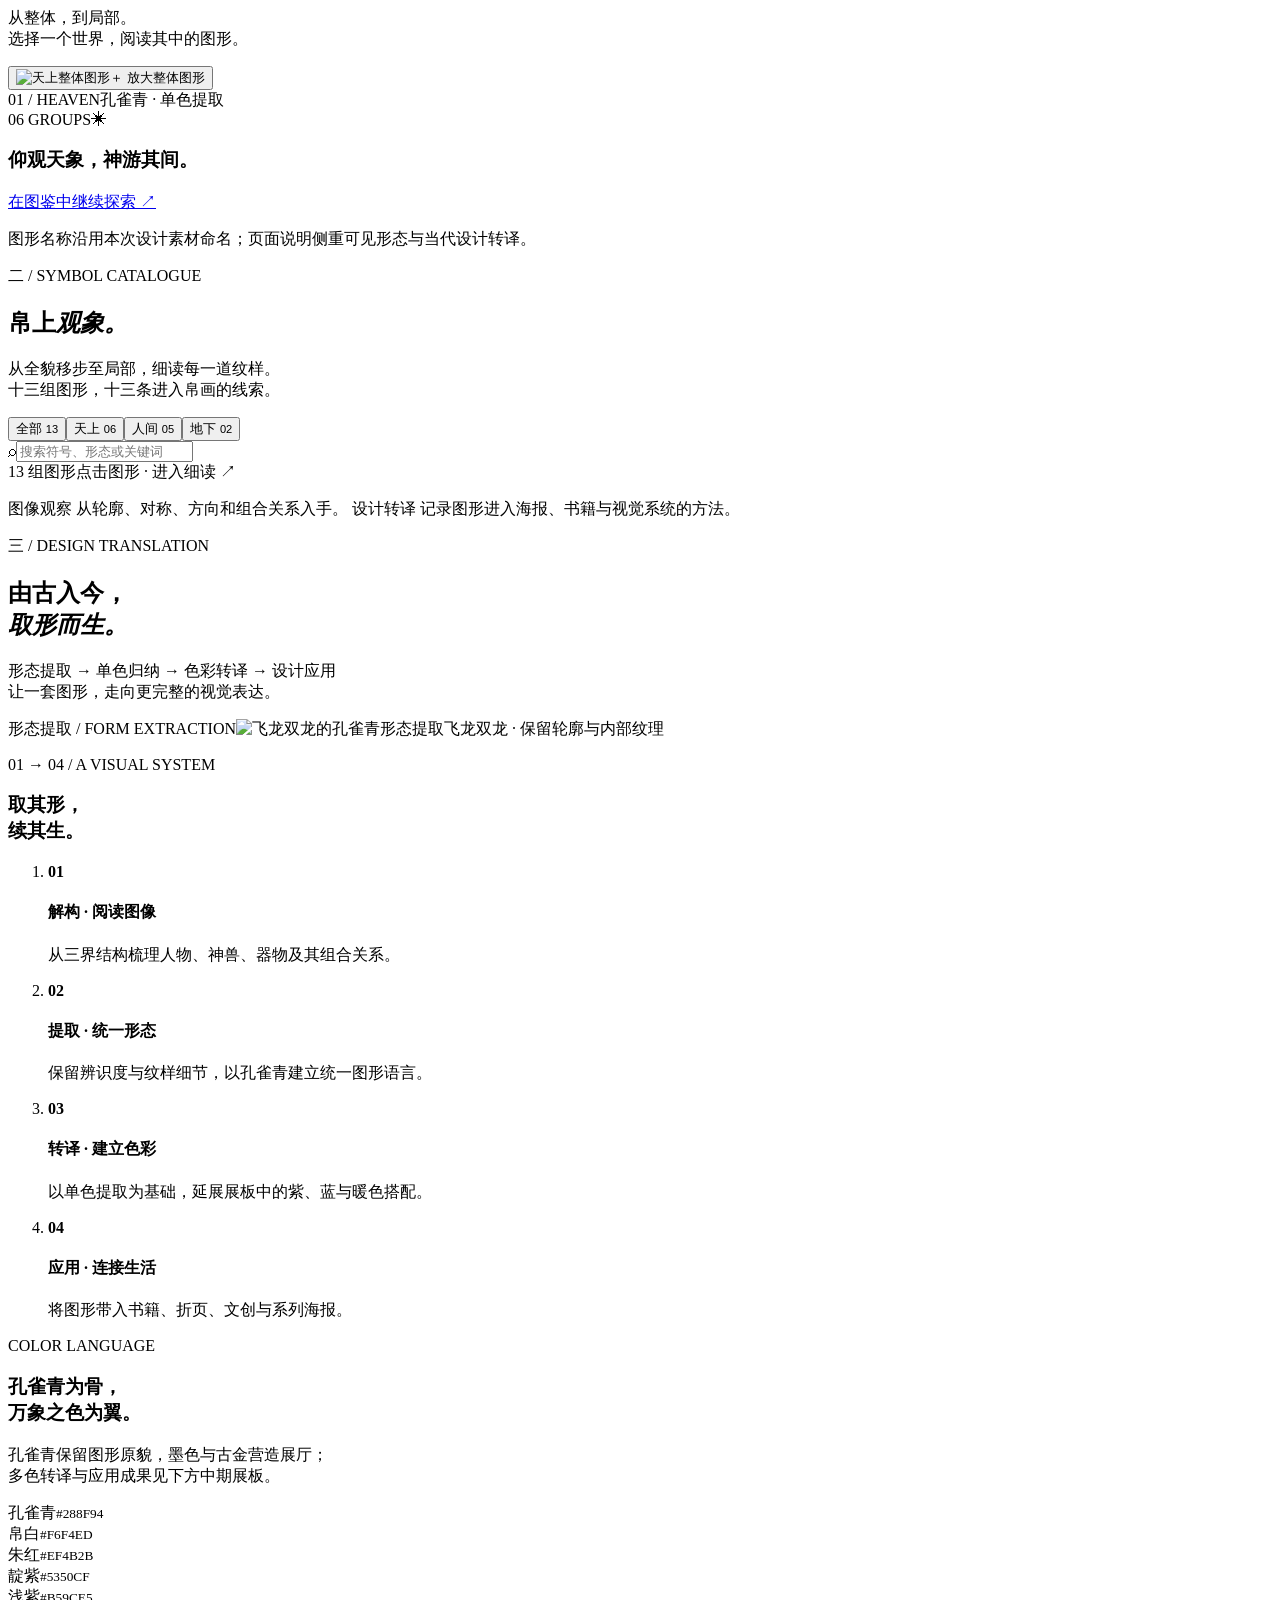
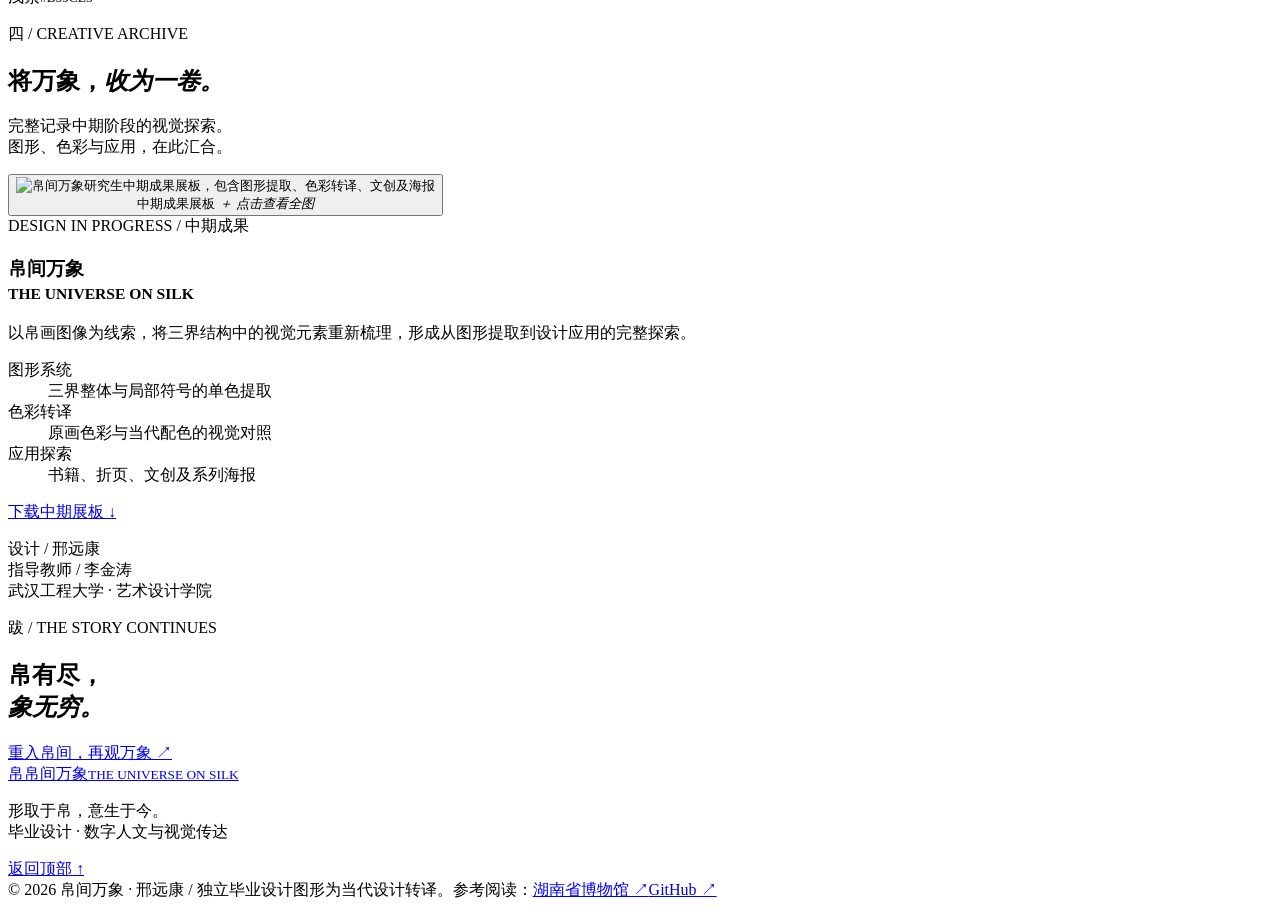
==== commit 7f5a075d: "Use supplied calligraphy for the homepage title" ====
--- a/src/index.template.html
+++ b/src/index.template.html
@@ -1,8 +1,8 @@
 <!doctype html>
-<html lang="zh-CN"><head><meta charset="UTF-8"><meta name="viewport" content="width=device-width, initial-scale=1"><meta name="theme-color" content="#172724"><meta name="description" content="帛间万象 THE UNIVERSE ON SILK——以天上、人间、地下为线索，探索帛画符号的当代视觉转译。三界导览、13组符号图鉴、设计研究与创作档案。"><title>帛间万象 · 三界共生 | 数字帛画展</title><link rel="icon" type="image/svg+xml" href="assets/favicon.svg"><link rel="stylesheet" href="styles.css?v=3"><script src="silk-data.js?v=3" defer></script><script src="app.js?v=3" defer></script><link rel="stylesheet" href="museum.css?v=3"><script src="museum.js?v=3" defer></script></head>
+<html lang="zh-CN"><head><meta charset="UTF-8"><meta name="viewport" content="width=device-width, initial-scale=1"><meta name="theme-color" content="#172724"><meta name="description" content="帛间万象 THE UNIVERSE ON SILK——以天上、人间、地下为线索，探索帛画符号的当代视觉转译。三界导览、13组符号图鉴、设计研究与创作档案。"><title>帛间万象 · 三界共生 | 数字帛画展</title><link rel="icon" type="image/svg+xml" href="assets/favicon.svg"><link rel="stylesheet" href="styles.css?v=3"><script src="silk-data.js?v=3" defer></script><script src="app.js?v=3" defer></script><link rel="stylesheet" href="museum.css?v=4"><script src="museum.js?v=3" defer></script></head>
 <body><a class="skip-link" href="#realms">跳转到三界导览</a>
 <header class="header museum-header"><a class="brand" href="#home" aria-label="帛间万象首页"><span class="brand-mark" aria-hidden="true">帛</span><span>帛间万象<small>THE UNIVERSE ON SILK</small></span></a><nav class="nav" id="navigation" aria-label="主导航"><a href="#prologue">展览序言</a><a href="#realms">三界长卷</a><a href="#atlas">帛上观象</a><a href="#process">由古入今</a><a href="#archive">设计成卷</a></nav><button class="museum-search" type="button" aria-label="搜索符号图录"><svg viewBox="0 0 24 24" width="20" height="20" aria-hidden="true"><circle cx="10" cy="10" r="6.5" fill="none" stroke="currentColor" stroke-width="1.3"/><path d="m15 15 5 5" stroke="currentColor" stroke-width="1.3"/></svg></button><span class="edition-label">数字展览 · 二〇二六</span><button class="menu-toggle" aria-expanded="false" aria-controls="navigation" aria-label="打开导航" type="button"><span></span><span></span></button></header>
-<main><section class="hero museum-hero" id="home" aria-labelledby="hero-title"><div class="hero-noise" aria-hidden="true"></div><div class="hero-pattern" aria-hidden="true"><img src="assets/silk/heaven-04.svg" alt=""></div><div class="museum-hero-inner"><div class="hero-copy"><p class="exhibition-kicker"><span></span> 帛画符号的当代视觉叙事 <span></span></p><p class="hero-overline">一帛之间 · 见天地万象</p><h1 id="hero-title">帛间万象</h1><div class="hero-subtitle"><span class="red-seal">三界<br>共生</span><span>THE UNIVERSE<br>ON SILK</span></div><p class="hero-description">循日月而上，观人间礼序，探地下万象。<br>以一幅帛画为引，走进古老图像中的想象世界。</p><a class="exhibition-enter" id="hero-enter" href="#realms"><span>启卷 · 入境</span><span class="round-arrow" aria-hidden="true">→</span></a></div><div class="stage-art" id="hero-stage-image"><div class="stage-mount" aria-hidden="true"></div><img id="exhibit-art" src="assets/silk/heaven-01.svg" alt="天上整体图形的古金色展陈演绎" width="2048" height="1639" fetchpriority="high"><div class="stage-caption"><span class="caption-rule"></span><span id="hero-caption-title">第一境 · 天上</span><span id="hero-caption-note">日月相望，飞龙游天。</span></div></div><span class="hero-side-note">形取于帛 · 意生于今</span><div class="hero-stage-bottom"><a class="scroll-cue" href="#prologue"><span class="scroll-stem" aria-hidden="true"></span><span>开卷，慢观</span></a><div class="hero-scenes" role="group" aria-label="切换首页展陈图形"><button data-hero-scene="heaven" aria-pressed="true" aria-controls="hero-stage-image" type="button"><b>01</b>天上<span></span></button><button data-hero-scene="earth" aria-pressed="false" aria-controls="hero-stage-image" type="button"><b>02</b>人间<span></span></button><button data-hero-scene="underworld" aria-pressed="false" aria-controls="hero-stage-image" type="button"><b>03</b>地下<span></span></button></div><div class="hero-paging"><button id="hero-prev" type="button" aria-label="上一幅展陈图形">←</button><span id="hero-position">01 / 03</span><button id="hero-next" type="button" aria-label="下一幅展陈图形">→</button></div></div></div></section>
+<main><section class="hero museum-hero" id="home" aria-labelledby="hero-title"><div class="hero-noise" aria-hidden="true"></div><div class="hero-pattern" aria-hidden="true"><img src="assets/silk/heaven-04.svg" alt=""></div><div class="museum-hero-inner"><div class="hero-copy"><p class="exhibition-kicker"><span></span> 帛画符号的当代视觉叙事 <span></span></p><p class="hero-overline">一帛之间 · 见天地万象</p><h1 id="hero-title" class="calligraphy-title"><img src="assets/title-calligraphy.svg?v=1" alt="楚帛数字博物馆" width="8157" height="1257" fetchpriority="high"></h1><div class="hero-subtitle"><span class="red-seal">三界<br>共生</span><span>THE UNIVERSE<br>ON SILK</span></div><p class="hero-description">循日月而上，观人间礼序，探地下万象。<br>以一幅帛画为引，走进古老图像中的想象世界。</p><a class="exhibition-enter" id="hero-enter" href="#realms"><span>启卷 · 入境</span><span class="round-arrow" aria-hidden="true">→</span></a></div><div class="stage-art" id="hero-stage-image"><div class="stage-mount" aria-hidden="true"></div><img id="exhibit-art" src="assets/silk/heaven-01.svg" alt="天上整体图形的古金色展陈演绎" width="2048" height="1639" fetchpriority="high"><div class="stage-caption"><span class="caption-rule"></span><span id="hero-caption-title">第一境 · 天上</span><span id="hero-caption-note">日月相望，飞龙游天。</span></div></div><span class="hero-side-note">形取于帛 · 意生于今</span><div class="hero-stage-bottom"><a class="scroll-cue" href="#prologue"><span class="scroll-stem" aria-hidden="true"></span><span>开卷，慢观</span></a><div class="hero-scenes" role="group" aria-label="切换首页展陈图形"><button data-hero-scene="heaven" aria-pressed="true" aria-controls="hero-stage-image" type="button"><b>01</b>天上<span></span></button><button data-hero-scene="earth" aria-pressed="false" aria-controls="hero-stage-image" type="button"><b>02</b>人间<span></span></button><button data-hero-scene="underworld" aria-pressed="false" aria-controls="hero-stage-image" type="button"><b>03</b>地下<span></span></button></div><div class="hero-paging"><button id="hero-prev" type="button" aria-label="上一幅展陈图形">←</button><span id="hero-position">01 / 03</span><button id="hero-next" type="button" aria-label="下一幅展陈图形">→</button></div></div></div></section>
 <div class="visit-strip"><div class="wrap"><span class="strip-title">帛间万象 <small>数字帛画展</small></span><span>三重叙事空间</span><i></i><span>十三组图形线索</span><i></i><span>一次古今对话</span><a href="#atlas">展览图录 <span>↗</span></a></div></div>
 <section class="prologue-section wrap" id="prologue" aria-labelledby="prologue-title"><div class="vertical-section-label"><span>序</span><small>PROLOGUE</small></div><div class="prologue-title"><p class="eyebrow">展 览 序 言</p><h2 id="prologue-title">方寸帛间，<br>藏<em>天地。</em></h2><span class="prologue-rule"></span><p>以线为引，以象为境。</p></div><div class="prologue-copy"><p class="lead">图像是古人安放想象的地方。<br>一缕经纬，将天、地、人连在一起。</p><p>《帛间万象》从帛画图像的层次、轮廓与纹样出发，将天上、人间与地下的形象重新梳理。日月的相望、飞龙的回旋、华盖的舒展，在新的视觉秩序中彼此呼应。</p><p>这里既是一场观看，也是一场转译。先看整体，再近观细节；从古老图像的形态，走向今天的设计语言。</p><details class="curator-note"><summary>阅读策展说明 <span aria-hidden="true">＋</span></summary><div><p>本展以你提供的三界整体图形、十三组局部图形和中期设计展板为内容基础。名称沿用设计素材；图形说明围绕可见的构图与形态展开。</p><p>古金色仅用于数字展厅的氛围演绎，图鉴与下载保留孔雀青单色设计。具体文化寓意、器物身份与历史解释，应结合原作及相关研究继续核验。</p><p>视觉参考：<a href="https://www.hnmuseum.com/" target="_blank" rel="noopener noreferrer">湖南省博物馆官网 ↗</a>。本网站为独立毕业设计展示。</p></div></details></div></section>
 <section class="gates-section" aria-labelledby="gates-title"><div class="wrap"><div class="museum-section-head"><div><p class="eyebrow">THREE REALMS / 展览单元</p><h2 id="gates-title">三界，<em>一帛。</em></h2></div><p>由上而下，循象而行。<br>选择一境，展开其中的图形。</p></div><div class="exhibition-gates"><a class="exhibition-gate gate-heaven" href="#realms" data-enter-realm="heaven"><div class="gate-frame"></div><span class="gate-index">第一境 / 01</span><h3>天上</h3><span class="gate-en">HEAVEN</span><img src="assets/silk/heaven-01.svg" alt="天上整体图形" loading="lazy"><div class="gate-footer"><span>日月相望 · 神游其间<small>六组图形线索</small></span><span class="gate-arrow">↗</span></div></a><a class="exhibition-gate gate-earth" href="#realms" data-enter-realm="earth"><div class="gate-frame"></div><span class="gate-index">第二境 / 02</span><h3>人间</h3><span class="gate-en">EARTHLY LIFE</span><img src="assets/silk/earth-01.svg" alt="人间整体图形" loading="lazy"><div class="gate-footer"><span>礼序人间 · 万物相接<small>五组图形线索</small></span><span class="gate-arrow">↗</span></div></a><a class="exhibition-gate gate-underworld" href="#realms" data-enter-realm="underworld"><div class="gate-frame"></div><span class="gate-index">第三境 / 03</span><h3>地下</h3><span class="gate-en">UNDERWORLD</span><img src="assets/silk/underworld-01.svg" alt="地下整体图形" loading="lazy"><div class="gate-footer"><span>承托万象 · 流转不息<small>两组图形线索</small></span><span class="gate-arrow">↗</span></div></a></div></div></section>
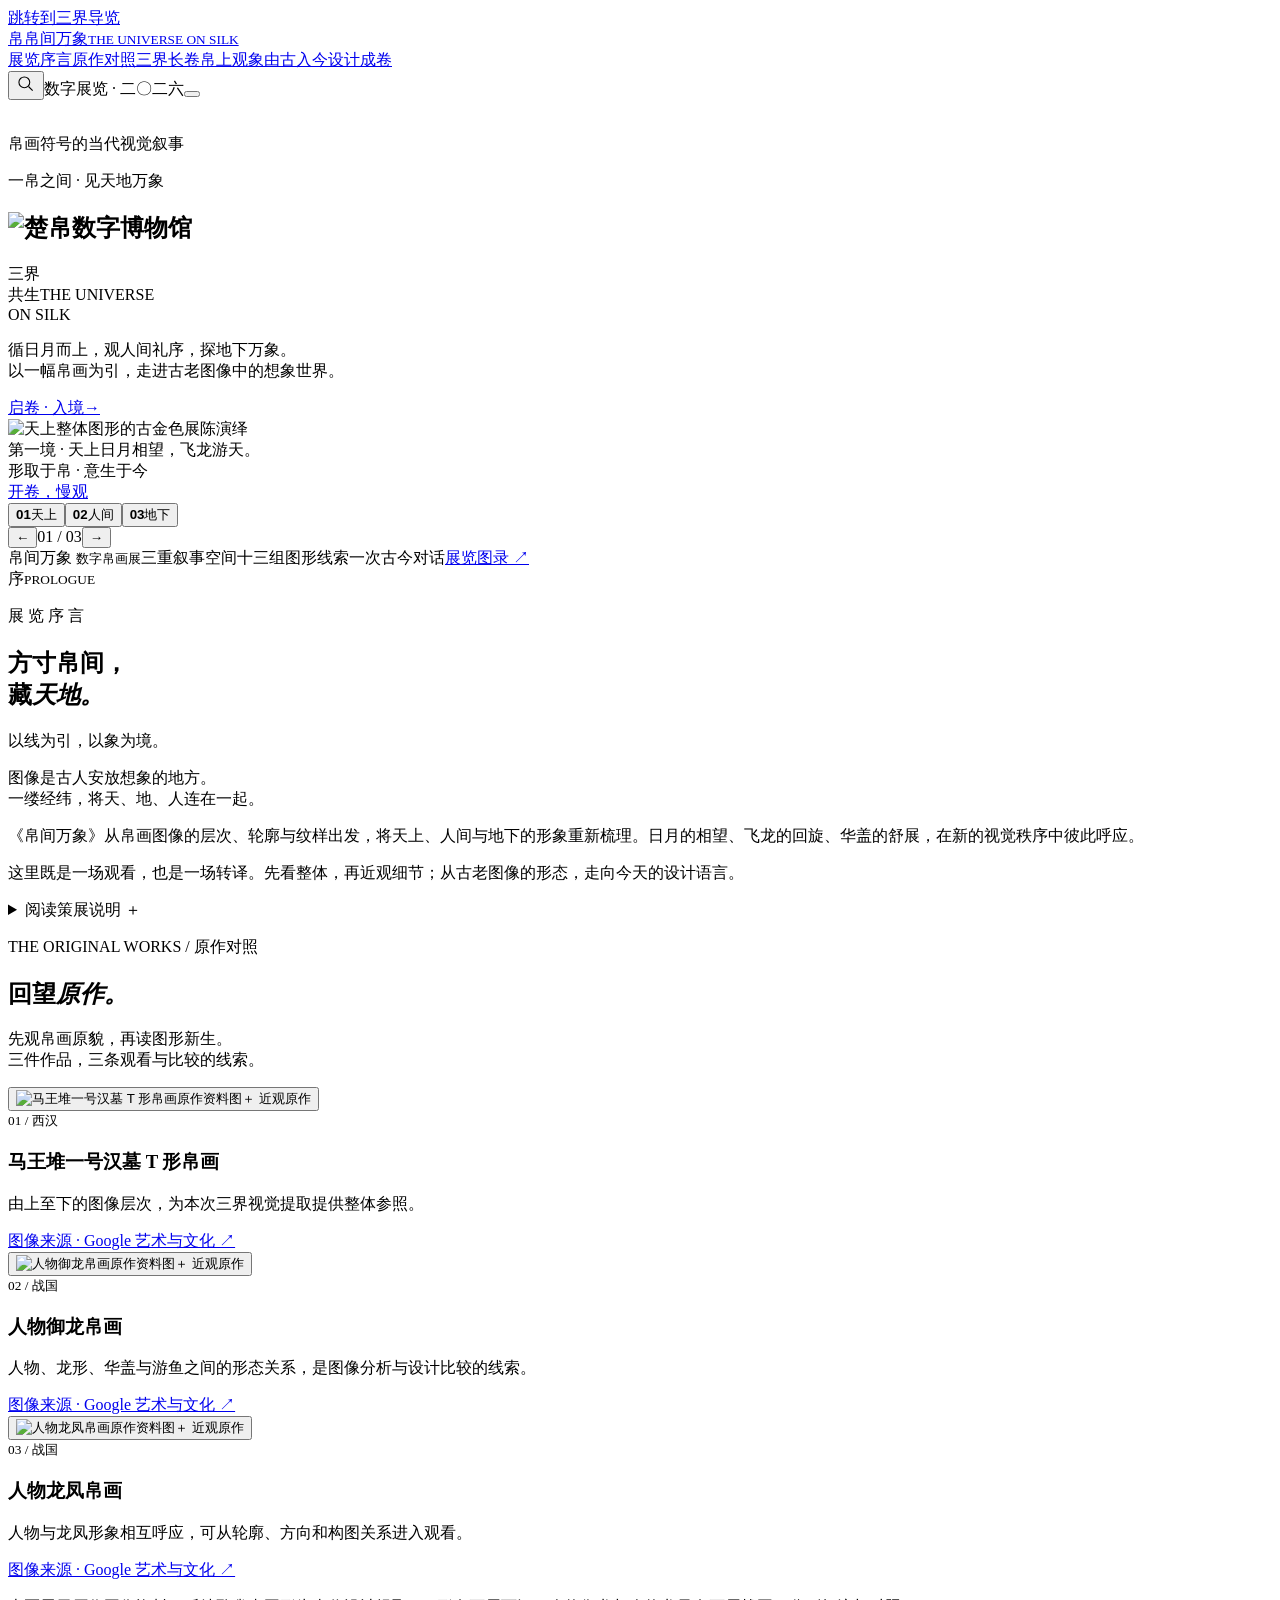
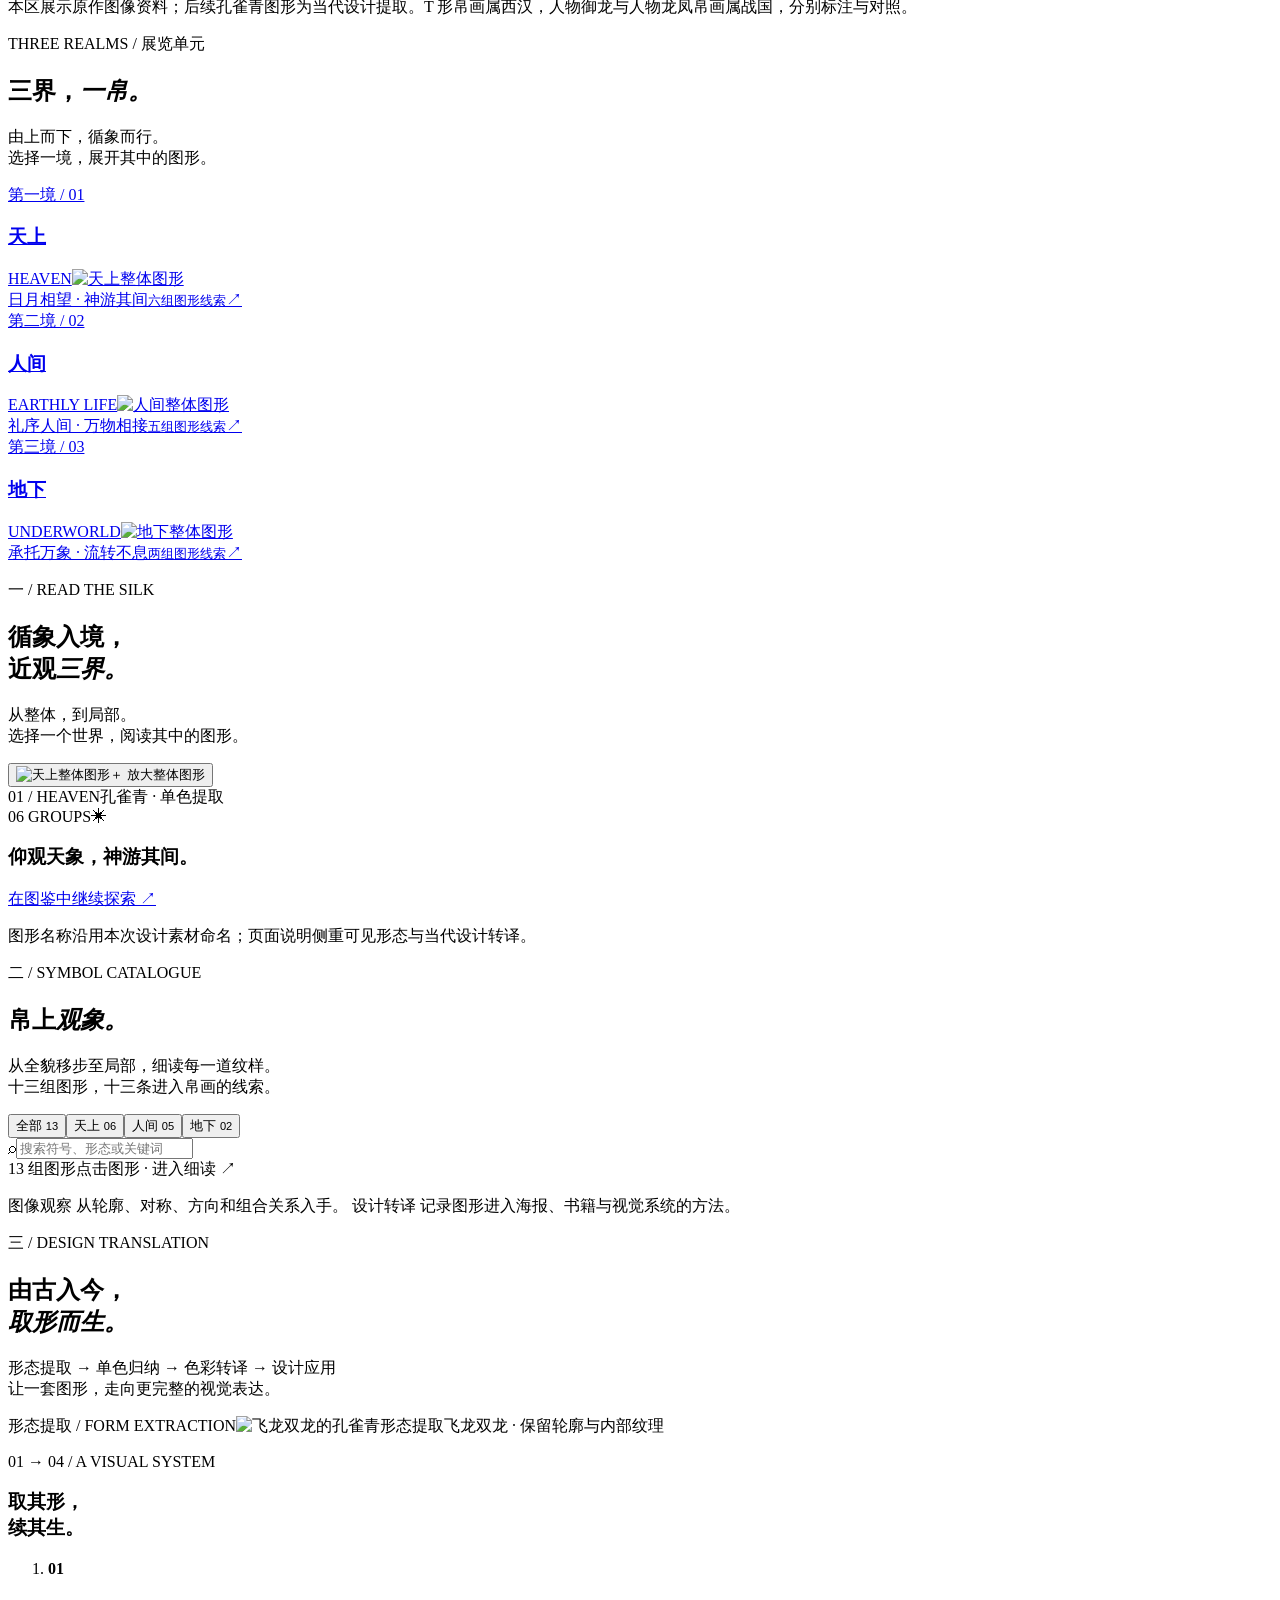
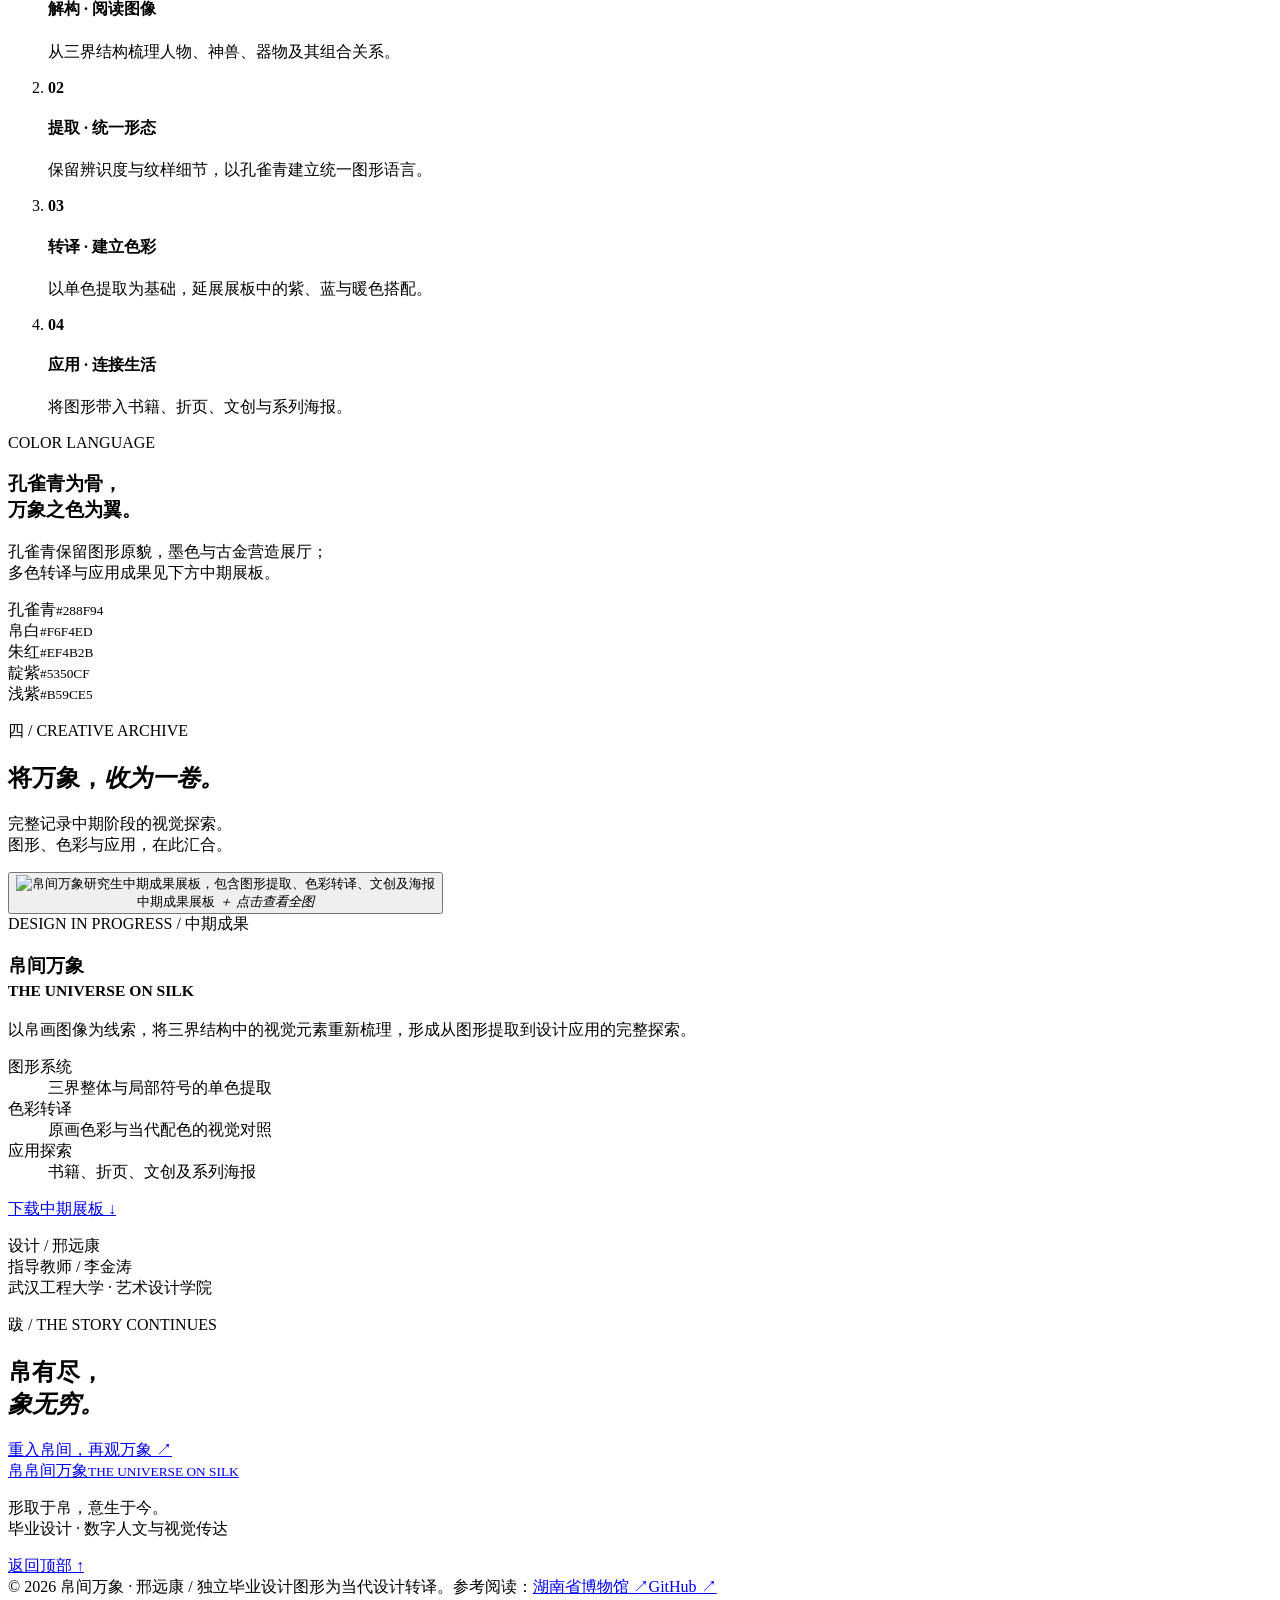
==== commit bc2f6498: "Display three original silk paintings with source attribution and image viewer" ====
--- a/src/index.template.html
+++ b/src/index.template.html
@@ -1,10 +1,11 @@
 <!doctype html>
-<html lang="zh-CN"><head><meta charset="UTF-8"><meta name="viewport" content="width=device-width, initial-scale=1"><meta name="theme-color" content="#172724"><meta name="description" content="帛间万象 THE UNIVERSE ON SILK——以天上、人间、地下为线索，探索帛画符号的当代视觉转译。三界导览、13组符号图鉴、设计研究与创作档案。"><title>帛间万象 · 三界共生 | 数字帛画展</title><link rel="icon" type="image/svg+xml" href="assets/favicon.svg"><link rel="stylesheet" href="styles.css?v=3"><script src="silk-data.js?v=3" defer></script><script src="app.js?v=3" defer></script><link rel="stylesheet" href="museum.css?v=4"><script src="museum.js?v=3" defer></script></head>
+<html lang="zh-CN"><head><meta charset="UTF-8"><meta name="viewport" content="width=device-width, initial-scale=1"><meta name="theme-color" content="#172724"><meta name="description" content="帛间万象 THE UNIVERSE ON SILK——以天上、人间、地下为线索，探索帛画符号的当代视觉转译。三界导览、13组符号图鉴、设计研究与创作档案。"><title>帛间万象 · 三界共生 | 数字帛画展</title><link rel="icon" type="image/svg+xml" href="assets/favicon.svg"><link rel="stylesheet" href="styles.css?v=3"><script src="silk-data.js?v=3" defer></script><script src="app.js?v=3" defer></script><link rel="stylesheet" href="museum.css?v=5"><script src="museum.js?v=3" defer></script></head>
 <body><a class="skip-link" href="#realms">跳转到三界导览</a>
-<header class="header museum-header"><a class="brand" href="#home" aria-label="帛间万象首页"><span class="brand-mark" aria-hidden="true">帛</span><span>帛间万象<small>THE UNIVERSE ON SILK</small></span></a><nav class="nav" id="navigation" aria-label="主导航"><a href="#prologue">展览序言</a><a href="#realms">三界长卷</a><a href="#atlas">帛上观象</a><a href="#process">由古入今</a><a href="#archive">设计成卷</a></nav><button class="museum-search" type="button" aria-label="搜索符号图录"><svg viewBox="0 0 24 24" width="20" height="20" aria-hidden="true"><circle cx="10" cy="10" r="6.5" fill="none" stroke="currentColor" stroke-width="1.3"/><path d="m15 15 5 5" stroke="currentColor" stroke-width="1.3"/></svg></button><span class="edition-label">数字展览 · 二〇二六</span><button class="menu-toggle" aria-expanded="false" aria-controls="navigation" aria-label="打开导航" type="button"><span></span><span></span></button></header>
+<header class="header museum-header"><a class="brand" href="#home" aria-label="帛间万象首页"><span class="brand-mark" aria-hidden="true">帛</span><span>帛间万象<small>THE UNIVERSE ON SILK</small></span></a><nav class="nav" id="navigation" aria-label="主导航"><a href="#prologue">展览序言</a><a href="#originals">原作对照</a><a href="#realms">三界长卷</a><a href="#atlas">帛上观象</a><a href="#process">由古入今</a><a href="#archive">设计成卷</a></nav><button class="museum-search" type="button" aria-label="搜索符号图录"><svg viewBox="0 0 24 24" width="20" height="20" aria-hidden="true"><circle cx="10" cy="10" r="6.5" fill="none" stroke="currentColor" stroke-width="1.3"/><path d="m15 15 5 5" stroke="currentColor" stroke-width="1.3"/></svg></button><span class="edition-label">数字展览 · 二〇二六</span><button class="menu-toggle" aria-expanded="false" aria-controls="navigation" aria-label="打开导航" type="button"><span></span><span></span></button></header>
 <main><section class="hero museum-hero" id="home" aria-labelledby="hero-title"><div class="hero-noise" aria-hidden="true"></div><div class="hero-pattern" aria-hidden="true"><img src="assets/silk/heaven-04.svg" alt=""></div><div class="museum-hero-inner"><div class="hero-copy"><p class="exhibition-kicker"><span></span> 帛画符号的当代视觉叙事 <span></span></p><p class="hero-overline">一帛之间 · 见天地万象</p><h1 id="hero-title" class="calligraphy-title"><img src="assets/title-calligraphy.svg?v=1" alt="楚帛数字博物馆" width="8157" height="1257" fetchpriority="high"></h1><div class="hero-subtitle"><span class="red-seal">三界<br>共生</span><span>THE UNIVERSE<br>ON SILK</span></div><p class="hero-description">循日月而上，观人间礼序，探地下万象。<br>以一幅帛画为引，走进古老图像中的想象世界。</p><a class="exhibition-enter" id="hero-enter" href="#realms"><span>启卷 · 入境</span><span class="round-arrow" aria-hidden="true">→</span></a></div><div class="stage-art" id="hero-stage-image"><div class="stage-mount" aria-hidden="true"></div><img id="exhibit-art" src="assets/silk/heaven-01.svg" alt="天上整体图形的古金色展陈演绎" width="2048" height="1639" fetchpriority="high"><div class="stage-caption"><span class="caption-rule"></span><span id="hero-caption-title">第一境 · 天上</span><span id="hero-caption-note">日月相望，飞龙游天。</span></div></div><span class="hero-side-note">形取于帛 · 意生于今</span><div class="hero-stage-bottom"><a class="scroll-cue" href="#prologue"><span class="scroll-stem" aria-hidden="true"></span><span>开卷，慢观</span></a><div class="hero-scenes" role="group" aria-label="切换首页展陈图形"><button data-hero-scene="heaven" aria-pressed="true" aria-controls="hero-stage-image" type="button"><b>01</b>天上<span></span></button><button data-hero-scene="earth" aria-pressed="false" aria-controls="hero-stage-image" type="button"><b>02</b>人间<span></span></button><button data-hero-scene="underworld" aria-pressed="false" aria-controls="hero-stage-image" type="button"><b>03</b>地下<span></span></button></div><div class="hero-paging"><button id="hero-prev" type="button" aria-label="上一幅展陈图形">←</button><span id="hero-position">01 / 03</span><button id="hero-next" type="button" aria-label="下一幅展陈图形">→</button></div></div></div></section>
 <div class="visit-strip"><div class="wrap"><span class="strip-title">帛间万象 <small>数字帛画展</small></span><span>三重叙事空间</span><i></i><span>十三组图形线索</span><i></i><span>一次古今对话</span><a href="#atlas">展览图录 <span>↗</span></a></div></div>
 <section class="prologue-section wrap" id="prologue" aria-labelledby="prologue-title"><div class="vertical-section-label"><span>序</span><small>PROLOGUE</small></div><div class="prologue-title"><p class="eyebrow">展 览 序 言</p><h2 id="prologue-title">方寸帛间，<br>藏<em>天地。</em></h2><span class="prologue-rule"></span><p>以线为引，以象为境。</p></div><div class="prologue-copy"><p class="lead">图像是古人安放想象的地方。<br>一缕经纬，将天、地、人连在一起。</p><p>《帛间万象》从帛画图像的层次、轮廓与纹样出发，将天上、人间与地下的形象重新梳理。日月的相望、飞龙的回旋、华盖的舒展，在新的视觉秩序中彼此呼应。</p><p>这里既是一场观看，也是一场转译。先看整体，再近观细节；从古老图像的形态，走向今天的设计语言。</p><details class="curator-note"><summary>阅读策展说明 <span aria-hidden="true">＋</span></summary><div><p>本展以你提供的三界整体图形、十三组局部图形和中期设计展板为内容基础。名称沿用设计素材；图形说明围绕可见的构图与形态展开。</p><p>古金色仅用于数字展厅的氛围演绎，图鉴与下载保留孔雀青单色设计。具体文化寓意、器物身份与历史解释，应结合原作及相关研究继续核验。</p><p>视觉参考：<a href="https://www.hnmuseum.com/" target="_blank" rel="noopener noreferrer">湖南省博物馆官网 ↗</a>。本网站为独立毕业设计展示。</p></div></details></div></section>
+<section class="originals-section" id="originals" aria-labelledby="originals-title"><div class="wrap"><div class="museum-section-head"><div><p class="eyebrow">THE ORIGINAL WORKS / 原作对照</p><h2 id="originals-title">回望<em>原作。</em></h2></div><p>先观帛画原貌，再读图形新生。<br>三件作品，三条观看与比较的线索。</p></div><div class="originals-grid"><article class="original-item"><button class="original-picture" type="button" data-original="t-banner" aria-label="查看马王堆一号汉墓 T 形帛画原作资料图"><img src="assets/originals/t-banner.jpg" alt="马王堆一号汉墓 T 形帛画原作资料图" loading="lazy"><span>＋ 近观原作</span></button><div class="original-label"><small>01 / 西汉</small><h3>马王堆一号汉墓 T 形帛画</h3><p>由上至下的图像层次，为本次三界视觉提取提供整体参照。</p><a href="https://artsandculture.google.com/asset/t-shaped-painting-on-silk/gAHqReEjqoLl5w?hl=zh-cn" target="_blank" rel="noopener noreferrer">图像来源 · Google 艺术与文化 ↗</a></div></article><article class="original-item"><button class="original-picture" type="button" data-original="dragon" aria-label="查看人物御龙帛画原作资料图"><img src="assets/originals/dragon.jpg" alt="人物御龙帛画原作资料图" loading="lazy"><span>＋ 近观原作</span></button><div class="original-label"><small>02 / 战国</small><h3>人物御龙帛画</h3><p>人物、龙形、华盖与游鱼之间的形态关系，是图像分析与设计比较的线索。</p><a href="https://artsandculture.google.com/asset/silk-painting-of-man-riding-on-dragon-unknown/5gGOlEh16uokdA?hl=zh-cn" target="_blank" rel="noopener noreferrer">图像来源 · Google 艺术与文化 ↗</a></div></article><article class="original-item"><button class="original-picture" type="button" data-original="phoenix" aria-label="查看人物龙凤帛画原作资料图"><img src="assets/originals/phoenix.jpg" alt="人物龙凤帛画原作资料图" loading="lazy"><span>＋ 近观原作</span></button><div class="original-label"><small>03 / 战国</small><h3>人物龙凤帛画</h3><p>人物与龙凤形象相互呼应，可从轮廓、方向和构图关系进入观看。</p><a href="https://artsandculture.google.com/asset/silk-painting-featuring-figure-dragon-and-phoenix-unknown/HwG6Zd5DLqw31Q?hl=zh-cn" target="_blank" rel="noopener noreferrer">图像来源 · Google 艺术与文化 ↗</a></div></article></div><p class="originals-note">本区展示原作图像资料；后续孔雀青图形为当代设计提取。T 形帛画属西汉，人物御龙与人物龙凤帛画属战国，分别标注与对照。</p></div></section>
 <section class="gates-section" aria-labelledby="gates-title"><div class="wrap"><div class="museum-section-head"><div><p class="eyebrow">THREE REALMS / 展览单元</p><h2 id="gates-title">三界，<em>一帛。</em></h2></div><p>由上而下，循象而行。<br>选择一境，展开其中的图形。</p></div><div class="exhibition-gates"><a class="exhibition-gate gate-heaven" href="#realms" data-enter-realm="heaven"><div class="gate-frame"></div><span class="gate-index">第一境 / 01</span><h3>天上</h3><span class="gate-en">HEAVEN</span><img src="assets/silk/heaven-01.svg" alt="天上整体图形" loading="lazy"><div class="gate-footer"><span>日月相望 · 神游其间<small>六组图形线索</small></span><span class="gate-arrow">↗</span></div></a><a class="exhibition-gate gate-earth" href="#realms" data-enter-realm="earth"><div class="gate-frame"></div><span class="gate-index">第二境 / 02</span><h3>人间</h3><span class="gate-en">EARTHLY LIFE</span><img src="assets/silk/earth-01.svg" alt="人间整体图形" loading="lazy"><div class="gate-footer"><span>礼序人间 · 万物相接<small>五组图形线索</small></span><span class="gate-arrow">↗</span></div></a><a class="exhibition-gate gate-underworld" href="#realms" data-enter-realm="underworld"><div class="gate-frame"></div><span class="gate-index">第三境 / 03</span><h3>地下</h3><span class="gate-en">UNDERWORLD</span><img src="assets/silk/underworld-01.svg" alt="地下整体图形" loading="lazy"><div class="gate-footer"><span>承托万象 · 流转不息<small>两组图形线索</small></span><span class="gate-arrow">↗</span></div></a></div></div></section>
 <section class="realm-section" id="realms" aria-labelledby="realm-heading"><div class="wrap"><div class="section-head light"><div><p class="eyebrow">一 / READ THE SILK</p><h2 id="realm-heading">循象入境，<br>近观<em>三界。</em></h2></div><p>从整体，到局部。<br>选择一个世界，阅读其中的图形。</p></div><div class="realm-tabs" role="tablist" aria-label="选择叙事层级"></div><div class="realm-layout" id="realm-panel" role="tabpanel"><div class="realm-image"><span class="image-corner corner-tl"></span><span class="image-corner corner-tr"></span><button class="realm-whole" id="realm-whole" type="button" aria-label="放大整体图形"><img id="realm-art" src="assets/silk/heaven-01.svg" alt="天上整体图形" loading="lazy"><span>＋ 放大整体图形</span></button><div class="realm-image-foot"><span id="realm-image-label">01 / HEAVEN</span><span>孔雀青 · 单色提取</span></div></div><div class="realm-info"><div class="realm-heading-row"><span id="realm-count">06 GROUPS</span><span class="tiny-star">✳</span></div><h3 id="realm-title">仰观天象，神游其间。</h3><p id="realm-description"></p><div class="realm-parts" aria-label="当前层级的局部图形"></div><a class="realm-atlas-link" href="#atlas" id="view-realm-atlas">在图鉴中继续探索 <span>↗</span></a></div></div><p class="realm-footnote">图形名称沿用本次设计素材命名；页面说明侧重可见形态与当代设计转译。</p></div></section>
 <section class="atlas-section wrap" id="atlas" aria-labelledby="atlas-heading"><div class="section-head"><div><p class="eyebrow">二 / SYMBOL CATALOGUE</p><h2 id="atlas-heading">帛上<em>观象。</em></h2></div><p>从全貌移步至局部，细读每一道纹样。<br>十三组图形，十三条进入帛画的线索。</p></div><div class="atlas-toolbar"><div class="filters" role="group" aria-label="筛选符号"><button data-filter="all" aria-pressed="true" type="button">全部 <small>13</small></button><button data-filter="heaven" aria-pressed="false" type="button">天上 <small>06</small></button><button data-filter="earth" aria-pressed="false" type="button">人间 <small>05</small></button><button data-filter="underworld" aria-pressed="false" type="button">地下 <small>02</small></button></div><label class="search"><span aria-hidden="true">⌕</span><input type="search" id="symbol-search" aria-label="搜索符号名称或特征" placeholder="搜索符号、形态或关键词" autocomplete="off"></label></div><div class="atlas-status"><span id="result-count" aria-live="polite">13 组图形</span><span>点击图形 · 进入细读 ↗</span></div><div class="symbol-grid"></div><div class="empty-state" hidden><span>没有找到对应的图形。</span><button id="clear-search" type="button">清除筛选，查看全部 →</button></div><p class="atlas-note"><span>图像观察</span> 从轮廓、对称、方向和组合关系入手。 <span>设计转译</span> 记录图形进入海报、书籍与视觉系统的方法。</p></section>
@@ -13,4 +14,4 @@
 <section class="closing"><div class="wrap"><p class="eyebrow">跋 / THE STORY CONTINUES</p><h2>帛有尽，<br><em>象无穷。</em></h2><a href="#atlas" class="button">重入帛间，再观万象 <span>↗</span></a><img src="assets/silk/earth-02.svg" alt="" aria-hidden="true" loading="lazy"></div></section></main>
 <footer class="footer wrap museum-footer"><a class="brand" href="#home"><span class="brand-mark" aria-hidden="true">帛</span><span>帛间万象<small>THE UNIVERSE ON SILK</small></span></a><p>形取于帛，意生于今。<br>毕业设计 · 数字人文与视觉传达</p><a href="#home">返回顶部 ↑</a><div class="footer-bottom"><span>© 2026 帛间万象 · 邢远康 / 独立毕业设计</span><span>图形为当代设计转译。参考阅读：<a href="https://www.hnmuseum.com/" target="_blank" rel="noopener noreferrer">湖南省博物馆 ↗</a></span><a href="https://github.com/sun777kkk/yulong-rujing" target="_blank" rel="noopener noreferrer">GitHub ↗</a></div></footer>
 <dialog id="detail-dialog" aria-labelledby="detail-title"><div class="dialog-top"><span id="detail-kicker">SYMBOL / 图形细读</span><button class="close-dialog" type="button" aria-label="关闭详情">关闭 ×</button></div><div class="dialog-body"><div class="detail-visual"><div class="zoom-viewport"><img id="detail-image" src="assets/silk/heaven-04.svg" alt=""></div><div class="zoom-controls"><button type="button" id="zoom-out" aria-label="缩小图形">−</button><output id="zoom-level">100%</output><button type="button" id="zoom-in" aria-label="放大图形">＋</button><button type="button" id="zoom-reset">复位</button></div><p class="zoom-hint">放大后可在图像区域滚动查看细节</p></div><div class="detail-copy"><p class="eyebrow" id="detail-realm"></p><h2 id="detail-title"></h2><p id="detail-tags"></p><div id="detail-analysis"><h3>图像观察</h3><p id="detail-observation"></p><h3>设计转译</h3><p id="detail-translation"></p></div><p class="detail-note" id="detail-note">名称沿用设计素材。形态说明为图像观察，转译为当代设计思路。</p><a class="button" id="detail-download" download>下载 SVG <span>↓</span></a><div class="detail-paging"><button type="button" id="prev-symbol">← 上一个</button><span id="detail-position"></span><button type="button" id="next-symbol">下一个 →</button></div></div></div></dialog>
-<noscript><div class="no-script">请启用浏览器 JavaScript 以使用三界切换、图鉴搜索与放大功能。你仍可浏览设计说明与中期展板。</div></noscript></body></html>
+<noscript><div class="no-script">请启用浏览器 JavaScript 以使用三界切换、图鉴搜索与放大功能。你仍可浏览设计说明与中期展板。</div></noscript><dialog id="original-dialog" class="original-modal" aria-labelledby="original-title"><div class="dialog-top"><span>THE ORIGINAL WORK / 原作细读</span><button type="button" id="original-close" class="close-dialog" aria-label="关闭原作详情">关闭 ×</button></div><div class="original-modal-content"><div class="original-photo-scroll"><img id="original-large" alt=""></div><div class="original-modal-label"><p class="eyebrow" id="original-era"></p><h2 id="original-title"></h2><p id="original-description"></p><div class="zoom-controls"><button id="original-zoom-out" type="button" aria-label="缩小原作">−</button><output id="original-zoom">100%</output><button id="original-zoom-in" type="button" aria-label="放大原作">＋</button></div><p class="original-photo-note">图像资料保留原貌；放大后可滚动查看。<br>来源页可查阅作品介绍。</p><a id="original-source" class="inline-link" target="_blank" rel="noopener noreferrer">查看图像来源 ↗</a></div></div></dialog><script src="originals.js?v=1" defer></script></body></html>
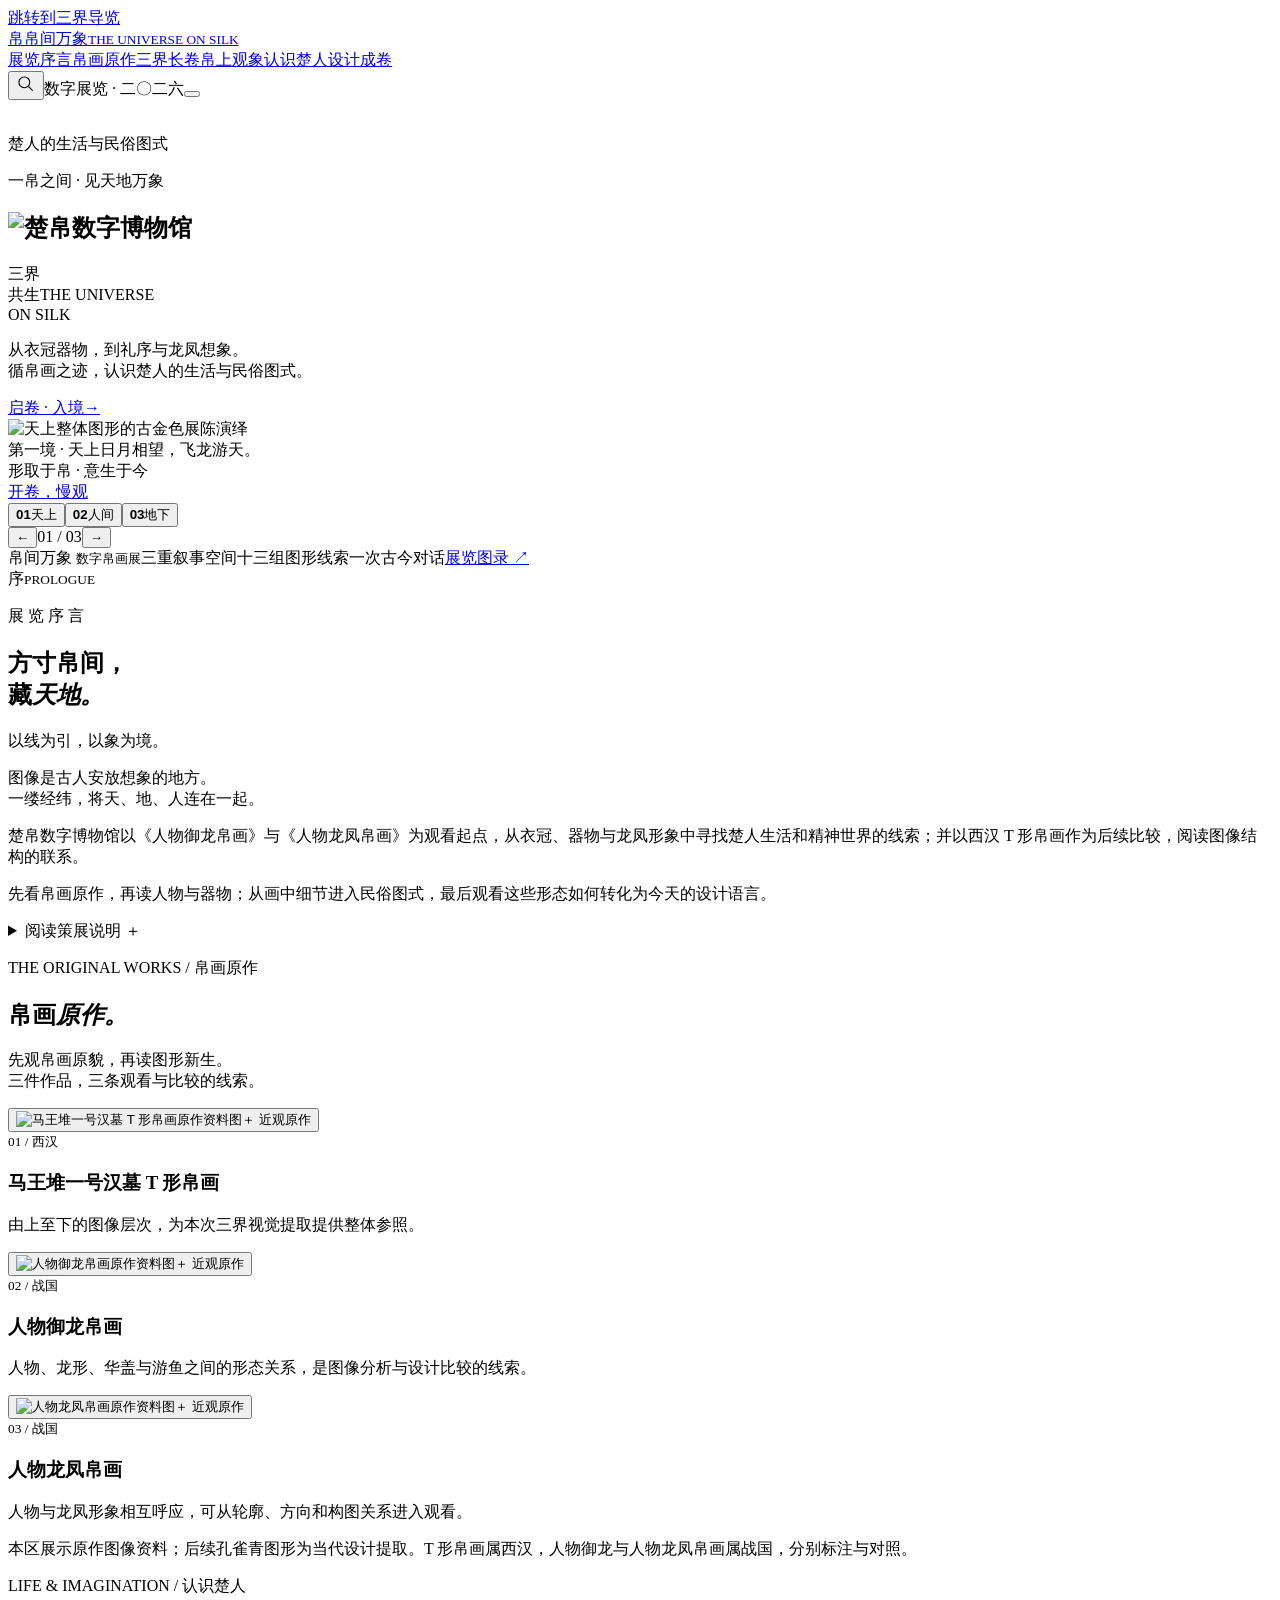
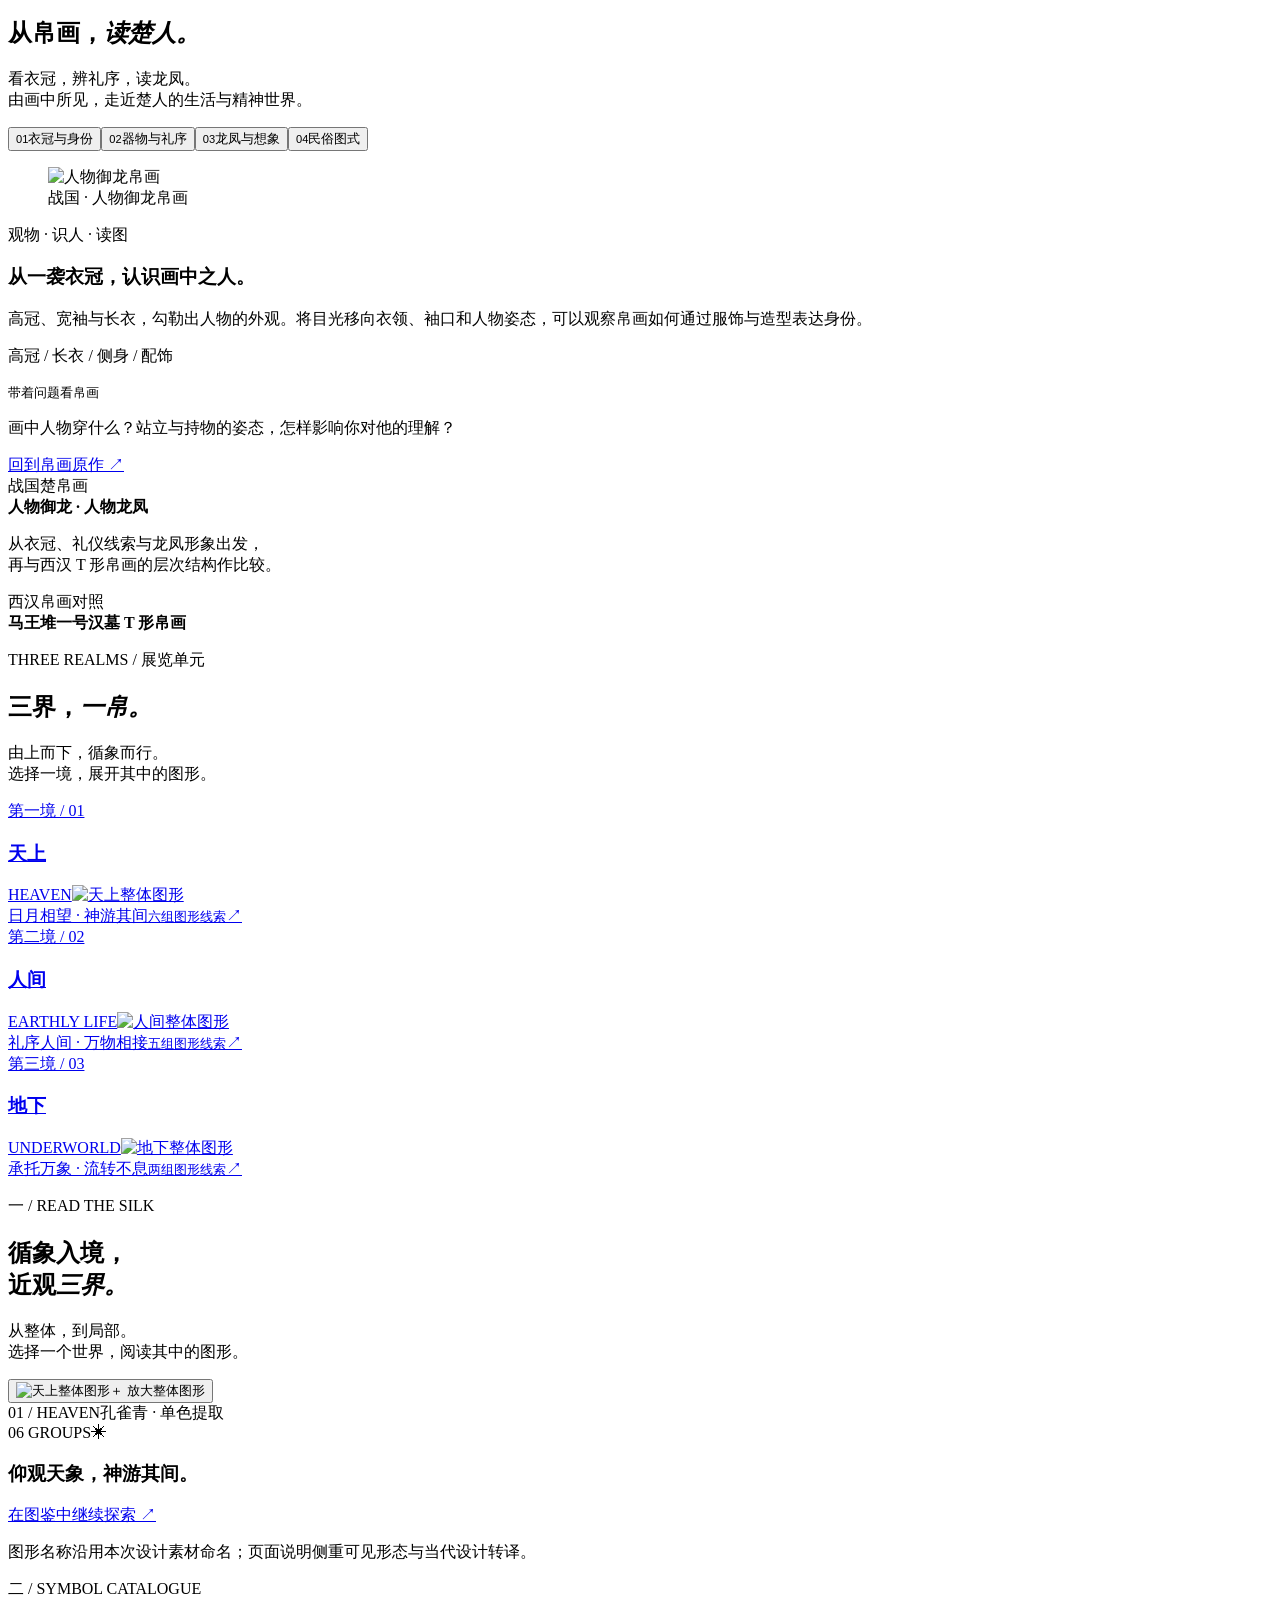
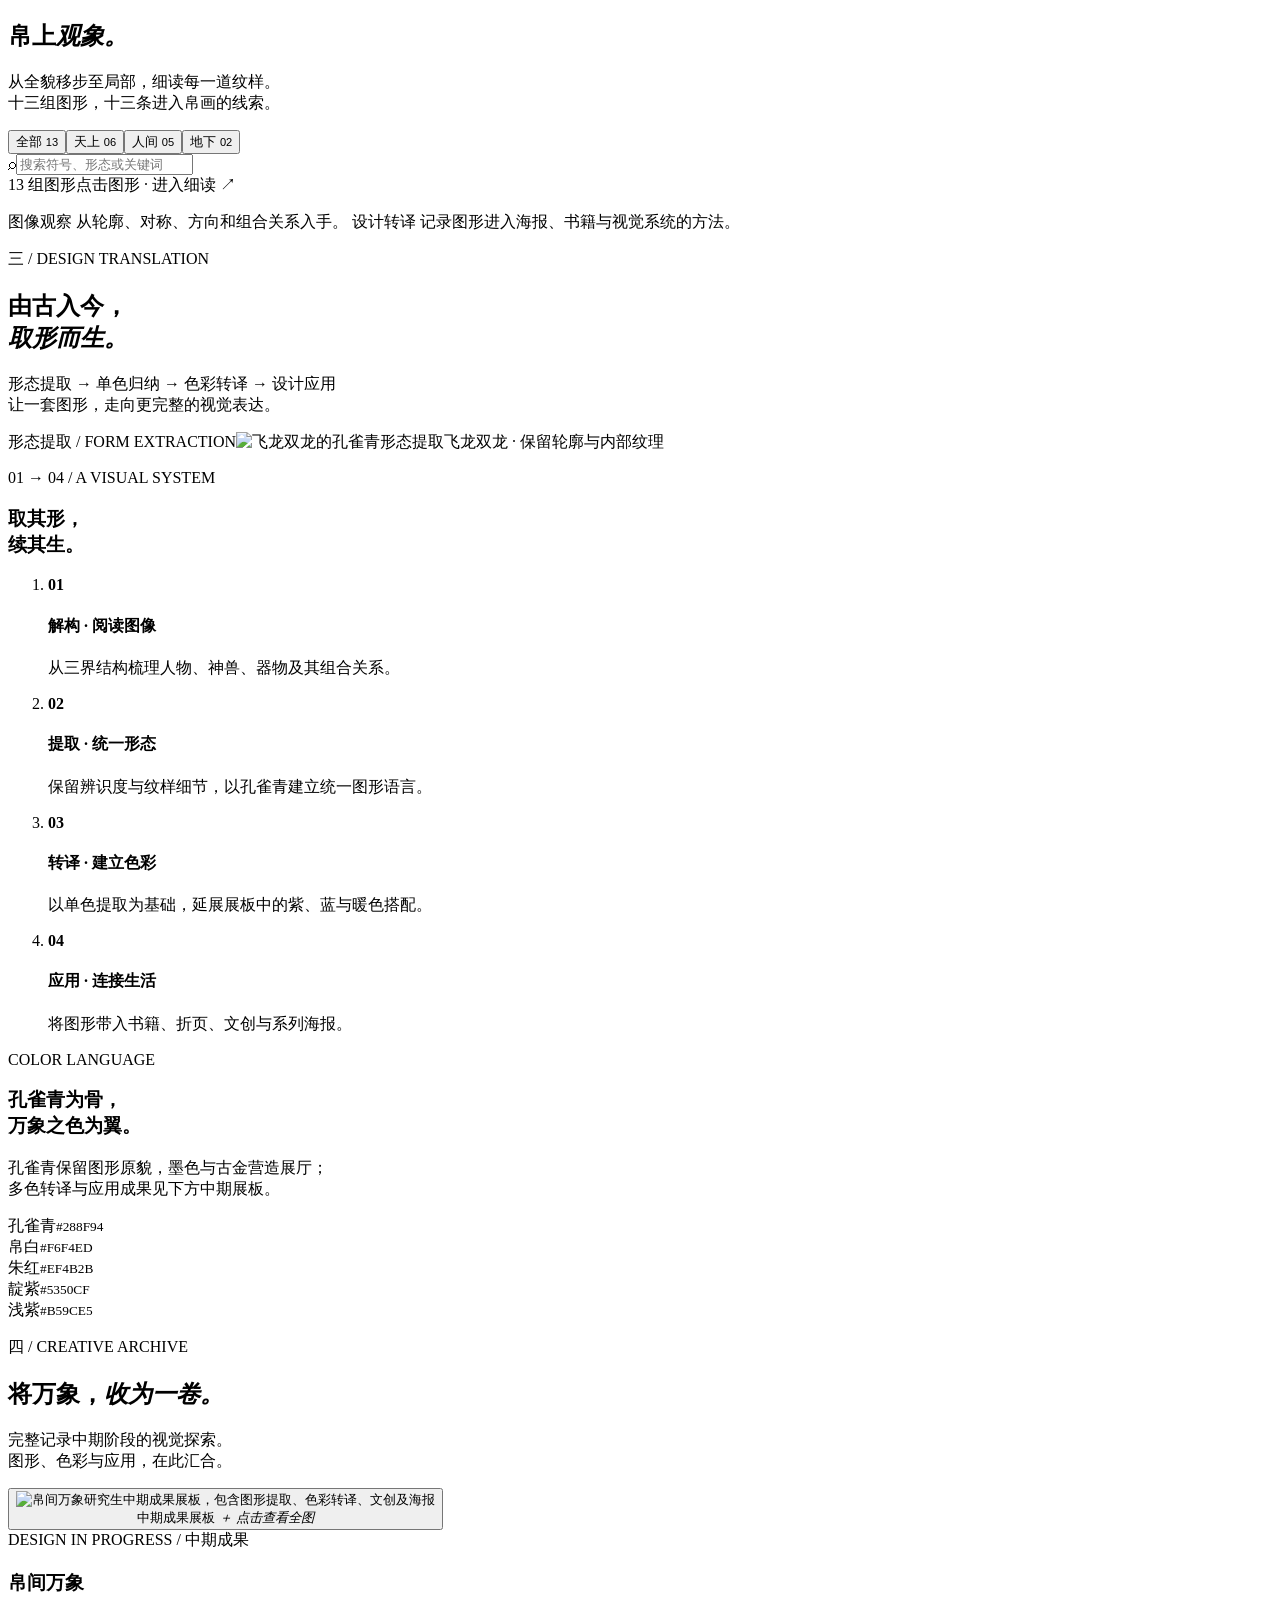
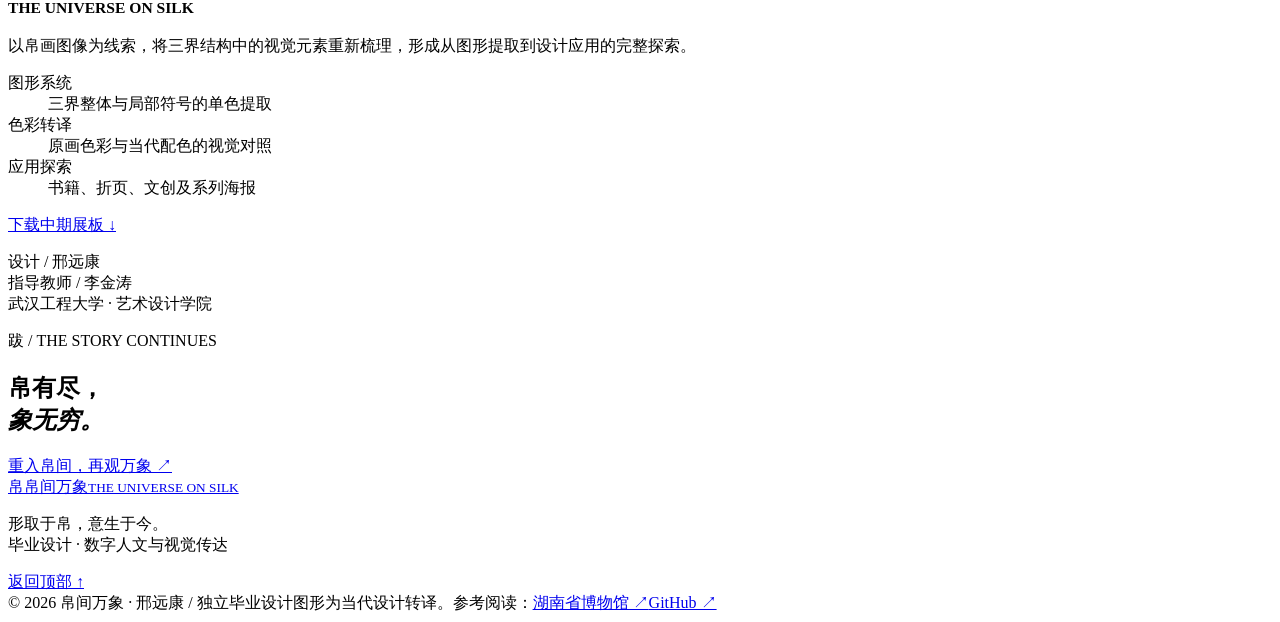
==== commit be0bdcb1: "Orient museum content around Chu life and imagery with supplied T-banner" ====
--- a/src/index.template.html
+++ b/src/index.template.html
@@ -1,11 +1,12 @@
 <!doctype html>
-<html lang="zh-CN"><head><meta charset="UTF-8"><meta name="viewport" content="width=device-width, initial-scale=1"><meta name="theme-color" content="#172724"><meta name="description" content="帛间万象 THE UNIVERSE ON SILK——以天上、人间、地下为线索，探索帛画符号的当代视觉转译。三界导览、13组符号图鉴、设计研究与创作档案。"><title>帛间万象 · 三界共生 | 数字帛画展</title><link rel="icon" type="image/svg+xml" href="assets/favicon.svg"><link rel="stylesheet" href="styles.css?v=3"><script src="silk-data.js?v=3" defer></script><script src="app.js?v=3" defer></script><link rel="stylesheet" href="museum.css?v=5"><script src="museum.js?v=3" defer></script></head>
+<html lang="zh-CN"><head><meta charset="UTF-8"><meta name="viewport" content="width=device-width, initial-scale=1"><meta name="theme-color" content="#172724"><meta name="description" content="帛间万象 THE UNIVERSE ON SILK——以天上、人间、地下为线索，探索帛画符号的当代视觉转译。三界导览、13组符号图鉴、设计研究与创作档案。"><title>帛间万象 · 三界共生 | 数字帛画展</title><link rel="icon" type="image/svg+xml" href="assets/favicon.svg"><link rel="stylesheet" href="styles.css?v=3"><script src="silk-data.js?v=3" defer></script><script src="app.js?v=3" defer></script><link rel="stylesheet" href="museum.css?v=6"><script src="museum.js?v=3" defer></script></head>
 <body><a class="skip-link" href="#realms">跳转到三界导览</a>
-<header class="header museum-header"><a class="brand" href="#home" aria-label="帛间万象首页"><span class="brand-mark" aria-hidden="true">帛</span><span>帛间万象<small>THE UNIVERSE ON SILK</small></span></a><nav class="nav" id="navigation" aria-label="主导航"><a href="#prologue">展览序言</a><a href="#originals">原作对照</a><a href="#realms">三界长卷</a><a href="#atlas">帛上观象</a><a href="#process">由古入今</a><a href="#archive">设计成卷</a></nav><button class="museum-search" type="button" aria-label="搜索符号图录"><svg viewBox="0 0 24 24" width="20" height="20" aria-hidden="true"><circle cx="10" cy="10" r="6.5" fill="none" stroke="currentColor" stroke-width="1.3"/><path d="m15 15 5 5" stroke="currentColor" stroke-width="1.3"/></svg></button><span class="edition-label">数字展览 · 二〇二六</span><button class="menu-toggle" aria-expanded="false" aria-controls="navigation" aria-label="打开导航" type="button"><span></span><span></span></button></header>
-<main><section class="hero museum-hero" id="home" aria-labelledby="hero-title"><div class="hero-noise" aria-hidden="true"></div><div class="hero-pattern" aria-hidden="true"><img src="assets/silk/heaven-04.svg" alt=""></div><div class="museum-hero-inner"><div class="hero-copy"><p class="exhibition-kicker"><span></span> 帛画符号的当代视觉叙事 <span></span></p><p class="hero-overline">一帛之间 · 见天地万象</p><h1 id="hero-title" class="calligraphy-title"><img src="assets/title-calligraphy.svg?v=1" alt="楚帛数字博物馆" width="8157" height="1257" fetchpriority="high"></h1><div class="hero-subtitle"><span class="red-seal">三界<br>共生</span><span>THE UNIVERSE<br>ON SILK</span></div><p class="hero-description">循日月而上，观人间礼序，探地下万象。<br>以一幅帛画为引，走进古老图像中的想象世界。</p><a class="exhibition-enter" id="hero-enter" href="#realms"><span>启卷 · 入境</span><span class="round-arrow" aria-hidden="true">→</span></a></div><div class="stage-art" id="hero-stage-image"><div class="stage-mount" aria-hidden="true"></div><img id="exhibit-art" src="assets/silk/heaven-01.svg" alt="天上整体图形的古金色展陈演绎" width="2048" height="1639" fetchpriority="high"><div class="stage-caption"><span class="caption-rule"></span><span id="hero-caption-title">第一境 · 天上</span><span id="hero-caption-note">日月相望，飞龙游天。</span></div></div><span class="hero-side-note">形取于帛 · 意生于今</span><div class="hero-stage-bottom"><a class="scroll-cue" href="#prologue"><span class="scroll-stem" aria-hidden="true"></span><span>开卷，慢观</span></a><div class="hero-scenes" role="group" aria-label="切换首页展陈图形"><button data-hero-scene="heaven" aria-pressed="true" aria-controls="hero-stage-image" type="button"><b>01</b>天上<span></span></button><button data-hero-scene="earth" aria-pressed="false" aria-controls="hero-stage-image" type="button"><b>02</b>人间<span></span></button><button data-hero-scene="underworld" aria-pressed="false" aria-controls="hero-stage-image" type="button"><b>03</b>地下<span></span></button></div><div class="hero-paging"><button id="hero-prev" type="button" aria-label="上一幅展陈图形">←</button><span id="hero-position">01 / 03</span><button id="hero-next" type="button" aria-label="下一幅展陈图形">→</button></div></div></div></section>
+<header class="header museum-header"><a class="brand" href="#home" aria-label="帛间万象首页"><span class="brand-mark" aria-hidden="true">帛</span><span>帛间万象<small>THE UNIVERSE ON SILK</small></span></a><nav class="nav" id="navigation" aria-label="主导航"><a href="#prologue">展览序言</a><a href="#originals">帛画原作</a><a href="#realms">三界长卷</a><a href="#atlas">帛上观象</a><a href="#chu-life">认识楚人</a><a href="#archive">设计成卷</a></nav><button class="museum-search" type="button" aria-label="搜索符号图录"><svg viewBox="0 0 24 24" width="20" height="20" aria-hidden="true"><circle cx="10" cy="10" r="6.5" fill="none" stroke="currentColor" stroke-width="1.3"/><path d="m15 15 5 5" stroke="currentColor" stroke-width="1.3"/></svg></button><span class="edition-label">数字展览 · 二〇二六</span><button class="menu-toggle" aria-expanded="false" aria-controls="navigation" aria-label="打开导航" type="button"><span></span><span></span></button></header>
+<main><section class="hero museum-hero" id="home" aria-labelledby="hero-title"><div class="hero-noise" aria-hidden="true"></div><div class="hero-pattern" aria-hidden="true"><img src="assets/silk/heaven-04.svg" alt=""></div><div class="museum-hero-inner"><div class="hero-copy"><p class="exhibition-kicker"><span></span> 楚人的生活与民俗图式 <span></span></p><p class="hero-overline">一帛之间 · 见天地万象</p><h1 id="hero-title" class="calligraphy-title"><img src="assets/title-calligraphy.svg?v=1" alt="楚帛数字博物馆" width="8157" height="1257" fetchpriority="high"></h1><div class="hero-subtitle"><span class="red-seal">三界<br>共生</span><span>THE UNIVERSE<br>ON SILK</span></div><p class="hero-description">从衣冠器物，到礼序与龙凤想象。<br>循帛画之迹，认识楚人的生活与民俗图式。</p><a class="exhibition-enter" id="hero-enter" href="#realms"><span>启卷 · 入境</span><span class="round-arrow" aria-hidden="true">→</span></a></div><div class="stage-art" id="hero-stage-image"><div class="stage-mount" aria-hidden="true"></div><img id="exhibit-art" src="assets/silk/heaven-01.svg" alt="天上整体图形的古金色展陈演绎" width="2048" height="1639" fetchpriority="high"><div class="stage-caption"><span class="caption-rule"></span><span id="hero-caption-title">第一境 · 天上</span><span id="hero-caption-note">日月相望，飞龙游天。</span></div></div><span class="hero-side-note">形取于帛 · 意生于今</span><div class="hero-stage-bottom"><a class="scroll-cue" href="#prologue"><span class="scroll-stem" aria-hidden="true"></span><span>开卷，慢观</span></a><div class="hero-scenes" role="group" aria-label="切换首页展陈图形"><button data-hero-scene="heaven" aria-pressed="true" aria-controls="hero-stage-image" type="button"><b>01</b>天上<span></span></button><button data-hero-scene="earth" aria-pressed="false" aria-controls="hero-stage-image" type="button"><b>02</b>人间<span></span></button><button data-hero-scene="underworld" aria-pressed="false" aria-controls="hero-stage-image" type="button"><b>03</b>地下<span></span></button></div><div class="hero-paging"><button id="hero-prev" type="button" aria-label="上一幅展陈图形">←</button><span id="hero-position">01 / 03</span><button id="hero-next" type="button" aria-label="下一幅展陈图形">→</button></div></div></div></section>
 <div class="visit-strip"><div class="wrap"><span class="strip-title">帛间万象 <small>数字帛画展</small></span><span>三重叙事空间</span><i></i><span>十三组图形线索</span><i></i><span>一次古今对话</span><a href="#atlas">展览图录 <span>↗</span></a></div></div>
-<section class="prologue-section wrap" id="prologue" aria-labelledby="prologue-title"><div class="vertical-section-label"><span>序</span><small>PROLOGUE</small></div><div class="prologue-title"><p class="eyebrow">展 览 序 言</p><h2 id="prologue-title">方寸帛间，<br>藏<em>天地。</em></h2><span class="prologue-rule"></span><p>以线为引，以象为境。</p></div><div class="prologue-copy"><p class="lead">图像是古人安放想象的地方。<br>一缕经纬，将天、地、人连在一起。</p><p>《帛间万象》从帛画图像的层次、轮廓与纹样出发，将天上、人间与地下的形象重新梳理。日月的相望、飞龙的回旋、华盖的舒展，在新的视觉秩序中彼此呼应。</p><p>这里既是一场观看，也是一场转译。先看整体，再近观细节；从古老图像的形态，走向今天的设计语言。</p><details class="curator-note"><summary>阅读策展说明 <span aria-hidden="true">＋</span></summary><div><p>本展以你提供的三界整体图形、十三组局部图形和中期设计展板为内容基础。名称沿用设计素材；图形说明围绕可见的构图与形态展开。</p><p>古金色仅用于数字展厅的氛围演绎，图鉴与下载保留孔雀青单色设计。具体文化寓意、器物身份与历史解释，应结合原作及相关研究继续核验。</p><p>视觉参考：<a href="https://www.hnmuseum.com/" target="_blank" rel="noopener noreferrer">湖南省博物馆官网 ↗</a>。本网站为独立毕业设计展示。</p></div></details></div></section>
-<section class="originals-section" id="originals" aria-labelledby="originals-title"><div class="wrap"><div class="museum-section-head"><div><p class="eyebrow">THE ORIGINAL WORKS / 原作对照</p><h2 id="originals-title">回望<em>原作。</em></h2></div><p>先观帛画原貌，再读图形新生。<br>三件作品，三条观看与比较的线索。</p></div><div class="originals-grid"><article class="original-item"><button class="original-picture" type="button" data-original="t-banner" aria-label="查看马王堆一号汉墓 T 形帛画原作资料图"><img src="assets/originals/t-banner.jpg" alt="马王堆一号汉墓 T 形帛画原作资料图" loading="lazy"><span>＋ 近观原作</span></button><div class="original-label"><small>01 / 西汉</small><h3>马王堆一号汉墓 T 形帛画</h3><p>由上至下的图像层次，为本次三界视觉提取提供整体参照。</p><a href="https://artsandculture.google.com/asset/t-shaped-painting-on-silk/gAHqReEjqoLl5w?hl=zh-cn" target="_blank" rel="noopener noreferrer">图像来源 · Google 艺术与文化 ↗</a></div></article><article class="original-item"><button class="original-picture" type="button" data-original="dragon" aria-label="查看人物御龙帛画原作资料图"><img src="assets/originals/dragon.jpg" alt="人物御龙帛画原作资料图" loading="lazy"><span>＋ 近观原作</span></button><div class="original-label"><small>02 / 战国</small><h3>人物御龙帛画</h3><p>人物、龙形、华盖与游鱼之间的形态关系，是图像分析与设计比较的线索。</p><a href="https://artsandculture.google.com/asset/silk-painting-of-man-riding-on-dragon-unknown/5gGOlEh16uokdA?hl=zh-cn" target="_blank" rel="noopener noreferrer">图像来源 · Google 艺术与文化 ↗</a></div></article><article class="original-item"><button class="original-picture" type="button" data-original="phoenix" aria-label="查看人物龙凤帛画原作资料图"><img src="assets/originals/phoenix.jpg" alt="人物龙凤帛画原作资料图" loading="lazy"><span>＋ 近观原作</span></button><div class="original-label"><small>03 / 战国</small><h3>人物龙凤帛画</h3><p>人物与龙凤形象相互呼应，可从轮廓、方向和构图关系进入观看。</p><a href="https://artsandculture.google.com/asset/silk-painting-featuring-figure-dragon-and-phoenix-unknown/HwG6Zd5DLqw31Q?hl=zh-cn" target="_blank" rel="noopener noreferrer">图像来源 · Google 艺术与文化 ↗</a></div></article></div><p class="originals-note">本区展示原作图像资料；后续孔雀青图形为当代设计提取。T 形帛画属西汉，人物御龙与人物龙凤帛画属战国，分别标注与对照。</p></div></section>
+<section class="prologue-section wrap" id="prologue" aria-labelledby="prologue-title"><div class="vertical-section-label"><span>序</span><small>PROLOGUE</small></div><div class="prologue-title"><p class="eyebrow">展 览 序 言</p><h2 id="prologue-title">方寸帛间，<br>藏<em>天地。</em></h2><span class="prologue-rule"></span><p>以线为引，以象为境。</p></div><div class="prologue-copy"><p class="lead">图像是古人安放想象的地方。<br>一缕经纬，将天、地、人连在一起。</p><p>楚帛数字博物馆以《人物御龙帛画》与《人物龙凤帛画》为观看起点，从衣冠、器物与龙凤形象中寻找楚人生活和精神世界的线索；并以西汉 T 形帛画作为后续比较，阅读图像结构的联系。</p><p>先看帛画原作，再读人物与器物；从画中细节进入民俗图式，最后观看这些形态如何转化为今天的设计语言。</p><details class="curator-note"><summary>阅读策展说明 <span aria-hidden="true">＋</span></summary><div><p>本展以你提供的三界整体图形、十三组局部图形和中期设计展板为内容基础。名称沿用设计素材；图形说明围绕可见的构图与形态展开。</p><p>古金色仅用于数字展厅的氛围演绎，图鉴与下载保留孔雀青单色设计。具体文化寓意、器物身份与历史解释，应结合原作及相关研究继续核验。</p><p>视觉参考：<a href="https://www.hnmuseum.com/" target="_blank" rel="noopener noreferrer">湖南省博物馆官网 ↗</a>。本网站为独立毕业设计展示。</p></div></details></div></section>
+<section class="originals-section" id="originals" aria-labelledby="originals-title"><div class="wrap"><div class="museum-section-head"><div><p class="eyebrow">THE ORIGINAL WORKS / 帛画原作</p><h2 id="originals-title">帛画<em>原作。</em></h2></div><p>先观帛画原貌，再读图形新生。<br>三件作品，三条观看与比较的线索。</p></div><div class="originals-grid"><article class="original-item"><button class="original-picture" type="button" data-original="t-banner" aria-label="查看马王堆一号汉墓 T 形帛画原作资料图"><img src="assets/originals/t-banner-user.png" alt="马王堆一号汉墓 T 形帛画原作资料图" loading="lazy"><span>＋ 近观原作</span></button><div class="original-label"><small>01 / 西汉</small><h3>马王堆一号汉墓 T 形帛画</h3><p>由上至下的图像层次，为本次三界视觉提取提供整体参照。</p></div></article><article class="original-item"><button class="original-picture" type="button" data-original="dragon" aria-label="查看人物御龙帛画原作资料图"><img src="assets/originals/dragon.jpg" alt="人物御龙帛画原作资料图" loading="lazy"><span>＋ 近观原作</span></button><div class="original-label"><small>02 / 战国</small><h3>人物御龙帛画</h3><p>人物、龙形、华盖与游鱼之间的形态关系，是图像分析与设计比较的线索。</p></div></article><article class="original-item"><button class="original-picture" type="button" data-original="phoenix" aria-label="查看人物龙凤帛画原作资料图"><img src="assets/originals/phoenix.jpg" alt="人物龙凤帛画原作资料图" loading="lazy"><span>＋ 近观原作</span></button><div class="original-label"><small>03 / 战国</small><h3>人物龙凤帛画</h3><p>人物与龙凤形象相互呼应，可从轮廓、方向和构图关系进入观看。</p></div></article></div><p class="originals-note">本区展示原作图像资料；后续孔雀青图形为当代设计提取。T 形帛画属西汉，人物御龙与人物龙凤帛画属战国，分别标注与对照。</p></div></section>
+<section id="chu-life" class="chu-life-section" aria-labelledby="chu-life-title"><div class="wrap"><div class="museum-section-head"><div><p class="eyebrow">LIFE & IMAGINATION / 认识楚人</p><h2 id="chu-life-title">从帛画，<em>读楚人。</em></h2></div><p>看衣冠，辨礼序，读龙凤。<br>由画中所见，走近楚人的生活与精神世界。</p></div><div class="life-tabs" role="tablist" aria-label="楚人生活与民俗图式"><button type="button" role="tab" id="life-tab-dress" data-life="dress" aria-selected="true" aria-controls="life-panel" tabindex="0"><small>01</small>衣冠与身份</button><button type="button" role="tab" id="life-tab-ritual" data-life="ritual" aria-selected="false" aria-controls="life-panel" tabindex="-1"><small>02</small>器物与礼序</button><button type="button" role="tab" id="life-tab-belief" data-life="belief" aria-selected="false" aria-controls="life-panel" tabindex="-1"><small>03</small>龙凤与想象</button><button type="button" role="tab" id="life-tab-pattern" data-life="pattern" aria-selected="false" aria-controls="life-panel" tabindex="-1"><small>04</small>民俗图式</button></div><div class="life-layout" role="tabpanel" id="life-panel" aria-labelledby="life-tab-dress"><figure class="life-figure"><img id="life-image" src="assets/originals/dragon.jpg" alt="人物御龙帛画"><figcaption id="life-type">战国 · 人物御龙帛画</figcaption></figure><div class="life-copy"><span class="life-side-label">观物 · 识人 · 读图</span><h3 id="life-title">从一袭衣冠，认识画中之人。</h3><p id="life-body">高冠、宽袖与长衣，勾勒出人物的外观。将目光移向衣领、袖口和人物姿态，可以观察帛画如何通过服饰与造型表达身份。</p><p class="life-tags" id="life-tags">高冠 / 长衣 / 侧身 / 配饰</p><div class="life-question"><small>带着问题看帛画</small><p id="life-question">画中人物穿什么？站立与持物的姿态，怎样影响你对他的理解？</p></div><a href="#originals" class="inline-link">回到帛画原作 <span>↗</span></a></div></div><div class="period-bridge"><span>战国楚帛画<br><b>人物御龙 · 人物龙凤</b></span><i></i><p>从衣冠、礼仪线索与龙凤形象出发，<br>再与西汉 T 形帛画的层次结构作比较。</p><i></i><span>西汉帛画对照<br><b>马王堆一号汉墓 T 形帛画</b></span></div></div></section>
 <section class="gates-section" aria-labelledby="gates-title"><div class="wrap"><div class="museum-section-head"><div><p class="eyebrow">THREE REALMS / 展览单元</p><h2 id="gates-title">三界，<em>一帛。</em></h2></div><p>由上而下，循象而行。<br>选择一境，展开其中的图形。</p></div><div class="exhibition-gates"><a class="exhibition-gate gate-heaven" href="#realms" data-enter-realm="heaven"><div class="gate-frame"></div><span class="gate-index">第一境 / 01</span><h3>天上</h3><span class="gate-en">HEAVEN</span><img src="assets/silk/heaven-01.svg" alt="天上整体图形" loading="lazy"><div class="gate-footer"><span>日月相望 · 神游其间<small>六组图形线索</small></span><span class="gate-arrow">↗</span></div></a><a class="exhibition-gate gate-earth" href="#realms" data-enter-realm="earth"><div class="gate-frame"></div><span class="gate-index">第二境 / 02</span><h3>人间</h3><span class="gate-en">EARTHLY LIFE</span><img src="assets/silk/earth-01.svg" alt="人间整体图形" loading="lazy"><div class="gate-footer"><span>礼序人间 · 万物相接<small>五组图形线索</small></span><span class="gate-arrow">↗</span></div></a><a class="exhibition-gate gate-underworld" href="#realms" data-enter-realm="underworld"><div class="gate-frame"></div><span class="gate-index">第三境 / 03</span><h3>地下</h3><span class="gate-en">UNDERWORLD</span><img src="assets/silk/underworld-01.svg" alt="地下整体图形" loading="lazy"><div class="gate-footer"><span>承托万象 · 流转不息<small>两组图形线索</small></span><span class="gate-arrow">↗</span></div></a></div></div></section>
 <section class="realm-section" id="realms" aria-labelledby="realm-heading"><div class="wrap"><div class="section-head light"><div><p class="eyebrow">一 / READ THE SILK</p><h2 id="realm-heading">循象入境，<br>近观<em>三界。</em></h2></div><p>从整体，到局部。<br>选择一个世界，阅读其中的图形。</p></div><div class="realm-tabs" role="tablist" aria-label="选择叙事层级"></div><div class="realm-layout" id="realm-panel" role="tabpanel"><div class="realm-image"><span class="image-corner corner-tl"></span><span class="image-corner corner-tr"></span><button class="realm-whole" id="realm-whole" type="button" aria-label="放大整体图形"><img id="realm-art" src="assets/silk/heaven-01.svg" alt="天上整体图形" loading="lazy"><span>＋ 放大整体图形</span></button><div class="realm-image-foot"><span id="realm-image-label">01 / HEAVEN</span><span>孔雀青 · 单色提取</span></div></div><div class="realm-info"><div class="realm-heading-row"><span id="realm-count">06 GROUPS</span><span class="tiny-star">✳</span></div><h3 id="realm-title">仰观天象，神游其间。</h3><p id="realm-description"></p><div class="realm-parts" aria-label="当前层级的局部图形"></div><a class="realm-atlas-link" href="#atlas" id="view-realm-atlas">在图鉴中继续探索 <span>↗</span></a></div></div><p class="realm-footnote">图形名称沿用本次设计素材命名；页面说明侧重可见形态与当代设计转译。</p></div></section>
 <section class="atlas-section wrap" id="atlas" aria-labelledby="atlas-heading"><div class="section-head"><div><p class="eyebrow">二 / SYMBOL CATALOGUE</p><h2 id="atlas-heading">帛上<em>观象。</em></h2></div><p>从全貌移步至局部，细读每一道纹样。<br>十三组图形，十三条进入帛画的线索。</p></div><div class="atlas-toolbar"><div class="filters" role="group" aria-label="筛选符号"><button data-filter="all" aria-pressed="true" type="button">全部 <small>13</small></button><button data-filter="heaven" aria-pressed="false" type="button">天上 <small>06</small></button><button data-filter="earth" aria-pressed="false" type="button">人间 <small>05</small></button><button data-filter="underworld" aria-pressed="false" type="button">地下 <small>02</small></button></div><label class="search"><span aria-hidden="true">⌕</span><input type="search" id="symbol-search" aria-label="搜索符号名称或特征" placeholder="搜索符号、形态或关键词" autocomplete="off"></label></div><div class="atlas-status"><span id="result-count" aria-live="polite">13 组图形</span><span>点击图形 · 进入细读 ↗</span></div><div class="symbol-grid"></div><div class="empty-state" hidden><span>没有找到对应的图形。</span><button id="clear-search" type="button">清除筛选，查看全部 →</button></div><p class="atlas-note"><span>图像观察</span> 从轮廓、对称、方向和组合关系入手。 <span>设计转译</span> 记录图形进入海报、书籍与视觉系统的方法。</p></section>
@@ -14,4 +15,4 @@
 <section class="closing"><div class="wrap"><p class="eyebrow">跋 / THE STORY CONTINUES</p><h2>帛有尽，<br><em>象无穷。</em></h2><a href="#atlas" class="button">重入帛间，再观万象 <span>↗</span></a><img src="assets/silk/earth-02.svg" alt="" aria-hidden="true" loading="lazy"></div></section></main>
 <footer class="footer wrap museum-footer"><a class="brand" href="#home"><span class="brand-mark" aria-hidden="true">帛</span><span>帛间万象<small>THE UNIVERSE ON SILK</small></span></a><p>形取于帛，意生于今。<br>毕业设计 · 数字人文与视觉传达</p><a href="#home">返回顶部 ↑</a><div class="footer-bottom"><span>© 2026 帛间万象 · 邢远康 / 独立毕业设计</span><span>图形为当代设计转译。参考阅读：<a href="https://www.hnmuseum.com/" target="_blank" rel="noopener noreferrer">湖南省博物馆 ↗</a></span><a href="https://github.com/sun777kkk/yulong-rujing" target="_blank" rel="noopener noreferrer">GitHub ↗</a></div></footer>
 <dialog id="detail-dialog" aria-labelledby="detail-title"><div class="dialog-top"><span id="detail-kicker">SYMBOL / 图形细读</span><button class="close-dialog" type="button" aria-label="关闭详情">关闭 ×</button></div><div class="dialog-body"><div class="detail-visual"><div class="zoom-viewport"><img id="detail-image" src="assets/silk/heaven-04.svg" alt=""></div><div class="zoom-controls"><button type="button" id="zoom-out" aria-label="缩小图形">−</button><output id="zoom-level">100%</output><button type="button" id="zoom-in" aria-label="放大图形">＋</button><button type="button" id="zoom-reset">复位</button></div><p class="zoom-hint">放大后可在图像区域滚动查看细节</p></div><div class="detail-copy"><p class="eyebrow" id="detail-realm"></p><h2 id="detail-title"></h2><p id="detail-tags"></p><div id="detail-analysis"><h3>图像观察</h3><p id="detail-observation"></p><h3>设计转译</h3><p id="detail-translation"></p></div><p class="detail-note" id="detail-note">名称沿用设计素材。形态说明为图像观察，转译为当代设计思路。</p><a class="button" id="detail-download" download>下载 SVG <span>↓</span></a><div class="detail-paging"><button type="button" id="prev-symbol">← 上一个</button><span id="detail-position"></span><button type="button" id="next-symbol">下一个 →</button></div></div></div></dialog>
-<noscript><div class="no-script">请启用浏览器 JavaScript 以使用三界切换、图鉴搜索与放大功能。你仍可浏览设计说明与中期展板。</div></noscript><dialog id="original-dialog" class="original-modal" aria-labelledby="original-title"><div class="dialog-top"><span>THE ORIGINAL WORK / 原作细读</span><button type="button" id="original-close" class="close-dialog" aria-label="关闭原作详情">关闭 ×</button></div><div class="original-modal-content"><div class="original-photo-scroll"><img id="original-large" alt=""></div><div class="original-modal-label"><p class="eyebrow" id="original-era"></p><h2 id="original-title"></h2><p id="original-description"></p><div class="zoom-controls"><button id="original-zoom-out" type="button" aria-label="缩小原作">−</button><output id="original-zoom">100%</output><button id="original-zoom-in" type="button" aria-label="放大原作">＋</button></div><p class="original-photo-note">图像资料保留原貌；放大后可滚动查看。<br>来源页可查阅作品介绍。</p><a id="original-source" class="inline-link" target="_blank" rel="noopener noreferrer">查看图像来源 ↗</a></div></div></dialog><script src="originals.js?v=1" defer></script></body></html>
+<noscript><div class="no-script">请启用浏览器 JavaScript 以使用三界切换、图鉴搜索与放大功能。你仍可浏览设计说明与中期展板。</div></noscript><dialog id="original-dialog" class="original-modal" aria-labelledby="original-title"><div class="dialog-top"><span>THE ORIGINAL WORK / 原作细读</span><button type="button" id="original-close" class="close-dialog" aria-label="关闭原作详情">关闭 ×</button></div><div class="original-modal-content"><div class="original-photo-scroll"><img id="original-large" alt=""></div><div class="original-modal-label"><p class="eyebrow" id="original-era"></p><h2 id="original-title"></h2><p id="original-description"></p><div class="zoom-controls"><button id="original-zoom-out" type="button" aria-label="缩小原作">−</button><output id="original-zoom">100%</output><button id="original-zoom-in" type="button" aria-label="放大原作">＋</button></div><p class="original-photo-note">保留画面原貌，放大后可滚动查看细节。</p></div></div></dialog><script src="originals.js?v=2" defer></script><script src="chu-life.js?v=1" defer></script></body></html>
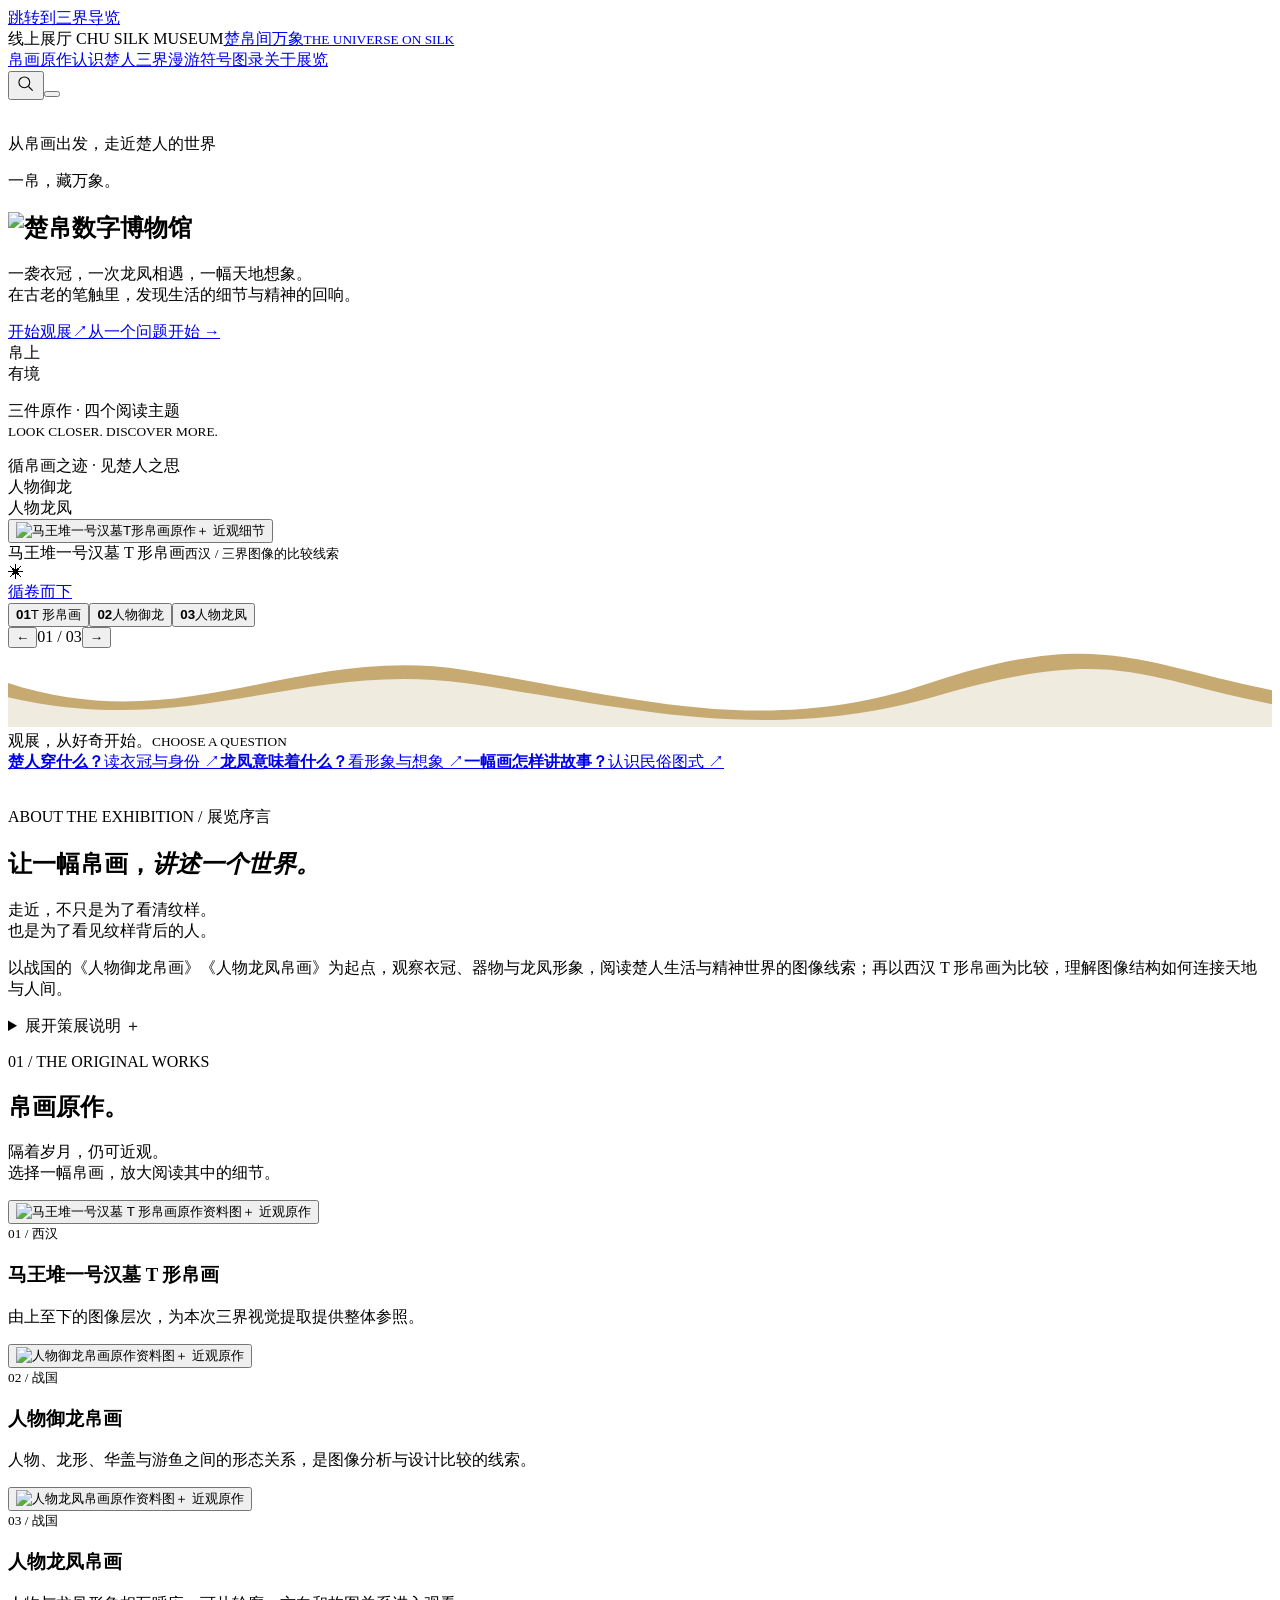
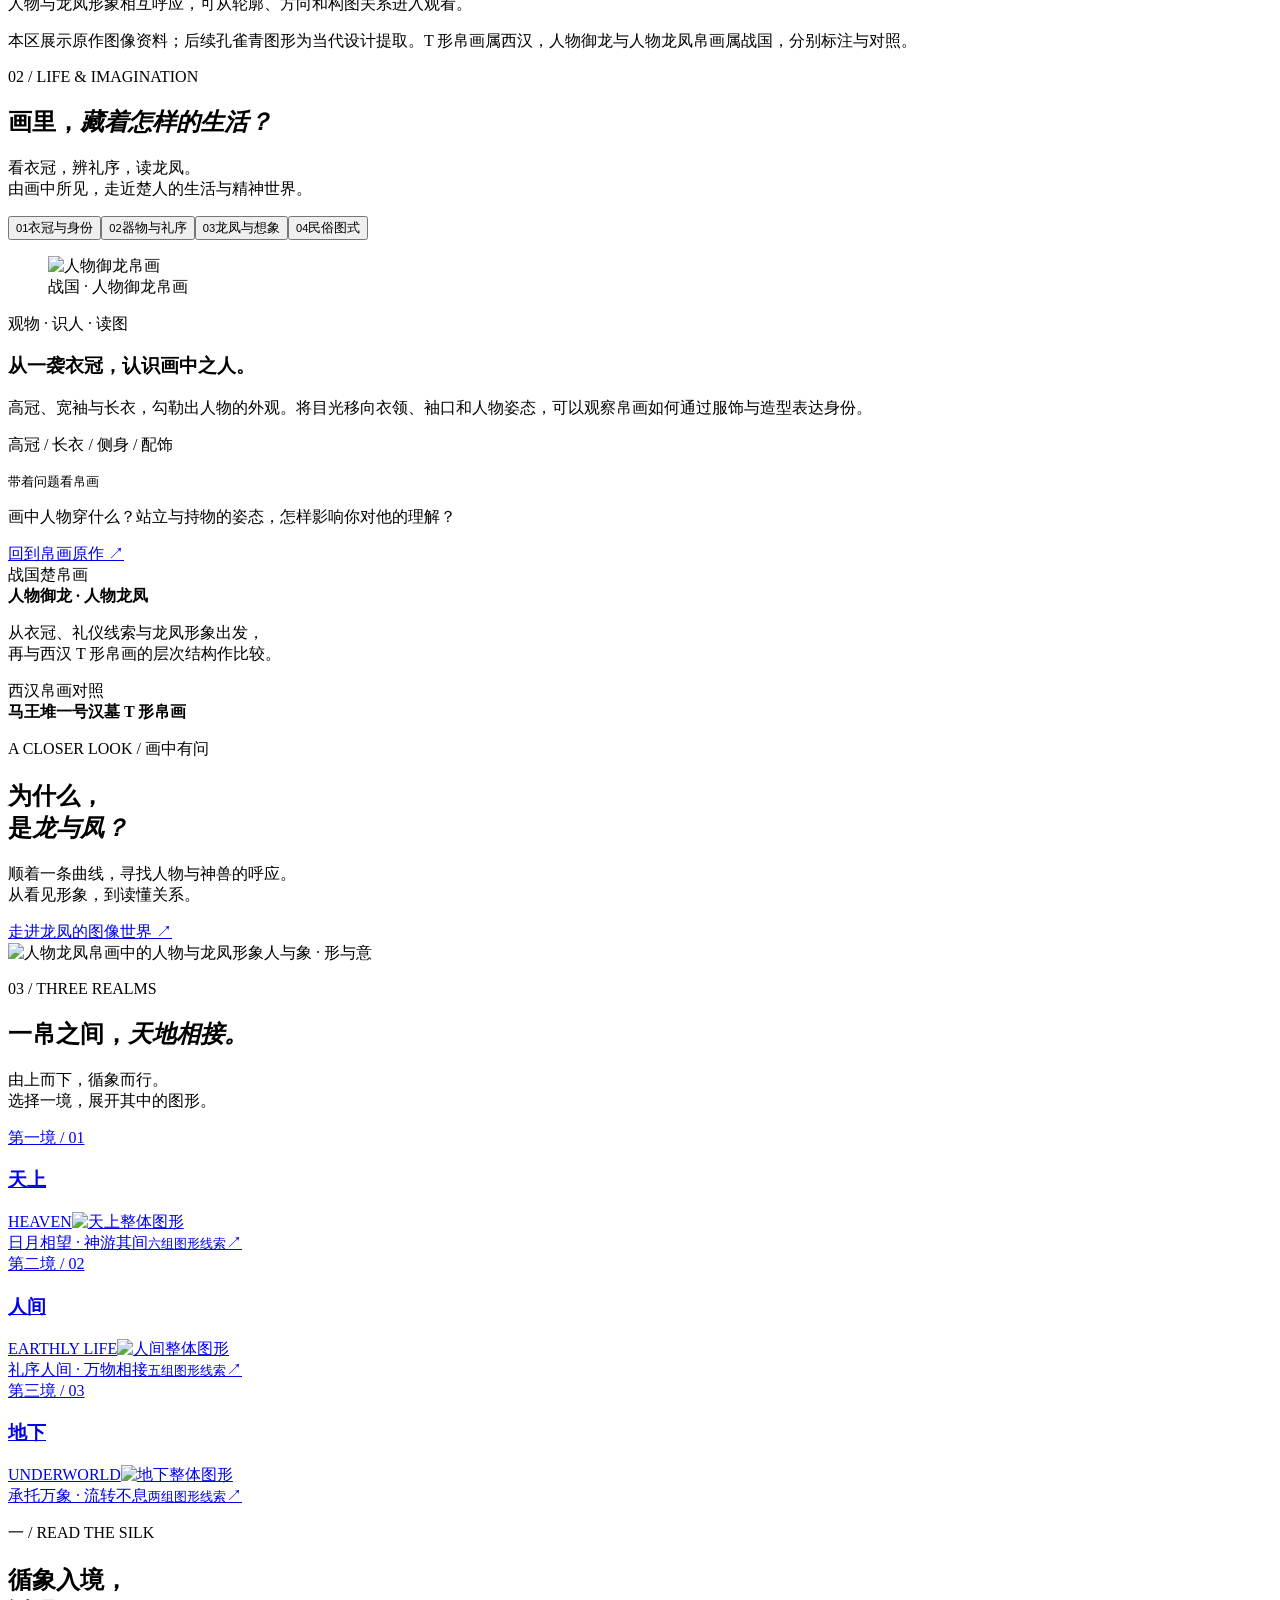
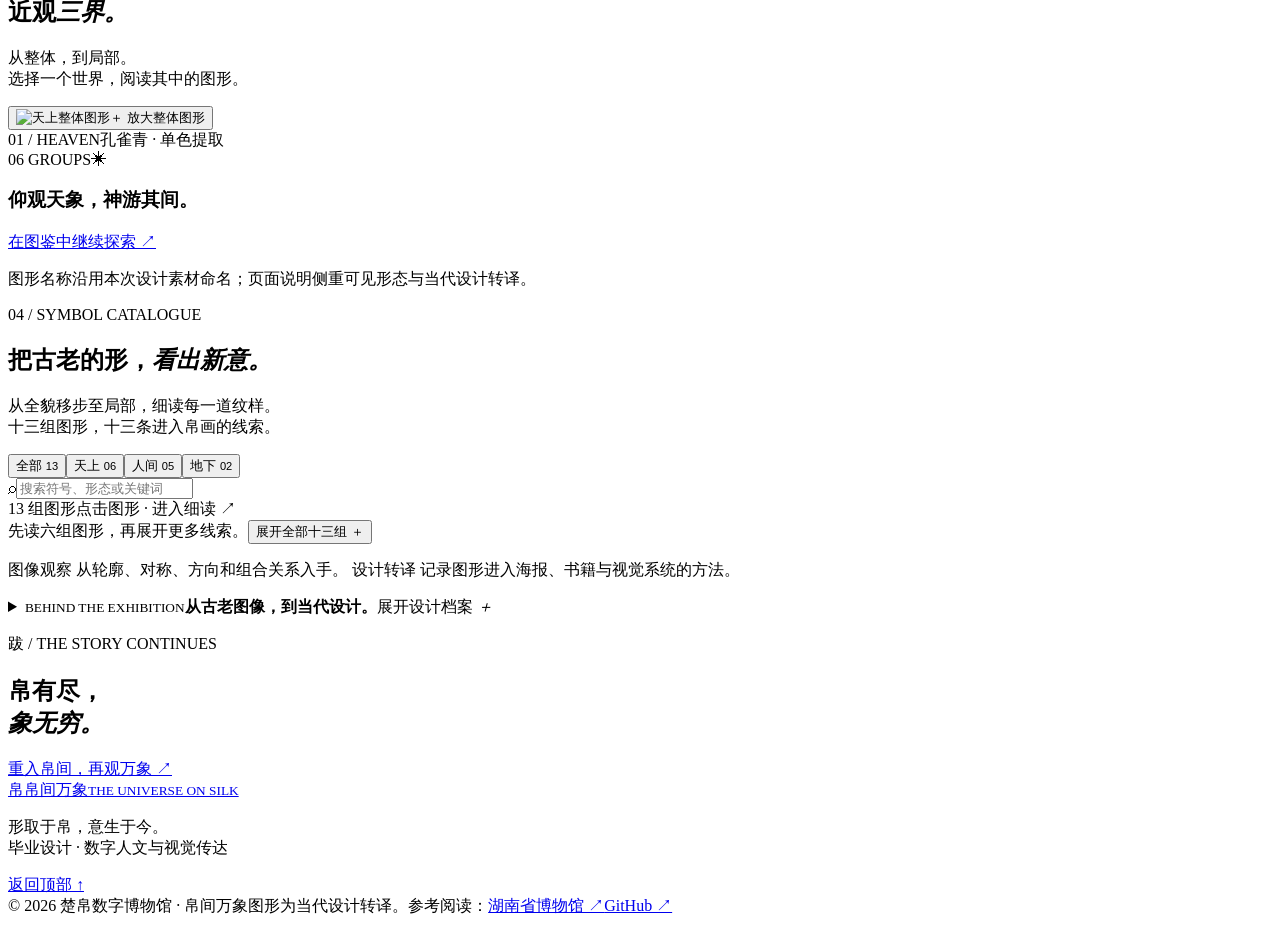
==== commit 08f16ede: "Redesign Chu silk museum as a question-led editorial exhibition" ====
--- a/src/index.template.html
+++ b/src/index.template.html
@@ -1,18 +1,19 @@
 <!doctype html>
-<html lang="zh-CN"><head><meta charset="UTF-8"><meta name="viewport" content="width=device-width, initial-scale=1"><meta name="theme-color" content="#172724"><meta name="description" content="帛间万象 THE UNIVERSE ON SILK——以天上、人间、地下为线索，探索帛画符号的当代视觉转译。三界导览、13组符号图鉴、设计研究与创作档案。"><title>帛间万象 · 三界共生 | 数字帛画展</title><link rel="icon" type="image/svg+xml" href="assets/favicon.svg"><link rel="stylesheet" href="styles.css?v=3"><script src="silk-data.js?v=3" defer></script><script src="app.js?v=3" defer></script><link rel="stylesheet" href="museum.css?v=6"><script src="museum.js?v=3" defer></script></head>
+<html lang="zh-CN"><head><meta charset="UTF-8"><meta name="viewport" content="width=device-width, initial-scale=1"><meta name="theme-color" content="#233e30"><meta name="description" content="从帛画出发，走近楚人的世界。近观人物御龙、人物龙凤与T形帛画，阅读衣冠、礼序、龙凤与民俗图式，探索三界和十三组原创图形。"><title>楚帛数字博物馆 · 一帛，见天地万象</title><link rel="icon" type="image/svg+xml" href="assets/favicon.svg"><link rel="stylesheet" href="styles.css?v=3"><script src="silk-data.js?v=3" defer></script><script src="app.js?v=3" defer></script><link rel="stylesheet" href="museum.css?v=7"><script src="museum.js?v=7" defer></script><link rel="stylesheet" href="exhibition.css?v=1"><script src="exhibition.js?v=1" defer></script></head>
 <body><a class="skip-link" href="#realms">跳转到三界导览</a>
-<header class="header museum-header"><a class="brand" href="#home" aria-label="帛间万象首页"><span class="brand-mark" aria-hidden="true">帛</span><span>帛间万象<small>THE UNIVERSE ON SILK</small></span></a><nav class="nav" id="navigation" aria-label="主导航"><a href="#prologue">展览序言</a><a href="#originals">帛画原作</a><a href="#realms">三界长卷</a><a href="#atlas">帛上观象</a><a href="#chu-life">认识楚人</a><a href="#archive">设计成卷</a></nav><button class="museum-search" type="button" aria-label="搜索符号图录"><svg viewBox="0 0 24 24" width="20" height="20" aria-hidden="true"><circle cx="10" cy="10" r="6.5" fill="none" stroke="currentColor" stroke-width="1.3"/><path d="m15 15 5 5" stroke="currentColor" stroke-width="1.3"/></svg></button><span class="edition-label">数字展览 · 二〇二六</span><button class="menu-toggle" aria-expanded="false" aria-controls="navigation" aria-label="打开导航" type="button"><span></span><span></span></button></header>
-<main><section class="hero museum-hero" id="home" aria-labelledby="hero-title"><div class="hero-noise" aria-hidden="true"></div><div class="hero-pattern" aria-hidden="true"><img src="assets/silk/heaven-04.svg" alt=""></div><div class="museum-hero-inner"><div class="hero-copy"><p class="exhibition-kicker"><span></span> 楚人的生活与民俗图式 <span></span></p><p class="hero-overline">一帛之间 · 见天地万象</p><h1 id="hero-title" class="calligraphy-title"><img src="assets/title-calligraphy.svg?v=1" alt="楚帛数字博物馆" width="8157" height="1257" fetchpriority="high"></h1><div class="hero-subtitle"><span class="red-seal">三界<br>共生</span><span>THE UNIVERSE<br>ON SILK</span></div><p class="hero-description">从衣冠器物，到礼序与龙凤想象。<br>循帛画之迹，认识楚人的生活与民俗图式。</p><a class="exhibition-enter" id="hero-enter" href="#realms"><span>启卷 · 入境</span><span class="round-arrow" aria-hidden="true">→</span></a></div><div class="stage-art" id="hero-stage-image"><div class="stage-mount" aria-hidden="true"></div><img id="exhibit-art" src="assets/silk/heaven-01.svg" alt="天上整体图形的古金色展陈演绎" width="2048" height="1639" fetchpriority="high"><div class="stage-caption"><span class="caption-rule"></span><span id="hero-caption-title">第一境 · 天上</span><span id="hero-caption-note">日月相望，飞龙游天。</span></div></div><span class="hero-side-note">形取于帛 · 意生于今</span><div class="hero-stage-bottom"><a class="scroll-cue" href="#prologue"><span class="scroll-stem" aria-hidden="true"></span><span>开卷，慢观</span></a><div class="hero-scenes" role="group" aria-label="切换首页展陈图形"><button data-hero-scene="heaven" aria-pressed="true" aria-controls="hero-stage-image" type="button"><b>01</b>天上<span></span></button><button data-hero-scene="earth" aria-pressed="false" aria-controls="hero-stage-image" type="button"><b>02</b>人间<span></span></button><button data-hero-scene="underworld" aria-pressed="false" aria-controls="hero-stage-image" type="button"><b>03</b>地下<span></span></button></div><div class="hero-paging"><button id="hero-prev" type="button" aria-label="上一幅展陈图形">←</button><span id="hero-position">01 / 03</span><button id="hero-next" type="button" aria-label="下一幅展陈图形">→</button></div></div></div></section>
-<div class="visit-strip"><div class="wrap"><span class="strip-title">帛间万象 <small>数字帛画展</small></span><span>三重叙事空间</span><i></i><span>十三组图形线索</span><i></i><span>一次古今对话</span><a href="#atlas">展览图录 <span>↗</span></a></div></div>
-<section class="prologue-section wrap" id="prologue" aria-labelledby="prologue-title"><div class="vertical-section-label"><span>序</span><small>PROLOGUE</small></div><div class="prologue-title"><p class="eyebrow">展 览 序 言</p><h2 id="prologue-title">方寸帛间，<br>藏<em>天地。</em></h2><span class="prologue-rule"></span><p>以线为引，以象为境。</p></div><div class="prologue-copy"><p class="lead">图像是古人安放想象的地方。<br>一缕经纬，将天、地、人连在一起。</p><p>楚帛数字博物馆以《人物御龙帛画》与《人物龙凤帛画》为观看起点，从衣冠、器物与龙凤形象中寻找楚人生活和精神世界的线索；并以西汉 T 形帛画作为后续比较，阅读图像结构的联系。</p><p>先看帛画原作，再读人物与器物；从画中细节进入民俗图式，最后观看这些形态如何转化为今天的设计语言。</p><details class="curator-note"><summary>阅读策展说明 <span aria-hidden="true">＋</span></summary><div><p>本展以你提供的三界整体图形、十三组局部图形和中期设计展板为内容基础。名称沿用设计素材；图形说明围绕可见的构图与形态展开。</p><p>古金色仅用于数字展厅的氛围演绎，图鉴与下载保留孔雀青单色设计。具体文化寓意、器物身份与历史解释，应结合原作及相关研究继续核验。</p><p>视觉参考：<a href="https://www.hnmuseum.com/" target="_blank" rel="noopener noreferrer">湖南省博物馆官网 ↗</a>。本网站为独立毕业设计展示。</p></div></details></div></section>
-<section class="originals-section" id="originals" aria-labelledby="originals-title"><div class="wrap"><div class="museum-section-head"><div><p class="eyebrow">THE ORIGINAL WORKS / 帛画原作</p><h2 id="originals-title">帛画<em>原作。</em></h2></div><p>先观帛画原貌，再读图形新生。<br>三件作品，三条观看与比较的线索。</p></div><div class="originals-grid"><article class="original-item"><button class="original-picture" type="button" data-original="t-banner" aria-label="查看马王堆一号汉墓 T 形帛画原作资料图"><img src="assets/originals/t-banner-user.png" alt="马王堆一号汉墓 T 形帛画原作资料图" loading="lazy"><span>＋ 近观原作</span></button><div class="original-label"><small>01 / 西汉</small><h3>马王堆一号汉墓 T 形帛画</h3><p>由上至下的图像层次，为本次三界视觉提取提供整体参照。</p></div></article><article class="original-item"><button class="original-picture" type="button" data-original="dragon" aria-label="查看人物御龙帛画原作资料图"><img src="assets/originals/dragon.jpg" alt="人物御龙帛画原作资料图" loading="lazy"><span>＋ 近观原作</span></button><div class="original-label"><small>02 / 战国</small><h3>人物御龙帛画</h3><p>人物、龙形、华盖与游鱼之间的形态关系，是图像分析与设计比较的线索。</p></div></article><article class="original-item"><button class="original-picture" type="button" data-original="phoenix" aria-label="查看人物龙凤帛画原作资料图"><img src="assets/originals/phoenix.jpg" alt="人物龙凤帛画原作资料图" loading="lazy"><span>＋ 近观原作</span></button><div class="original-label"><small>03 / 战国</small><h3>人物龙凤帛画</h3><p>人物与龙凤形象相互呼应，可从轮廓、方向和构图关系进入观看。</p></div></article></div><p class="originals-note">本区展示原作图像资料；后续孔雀青图形为当代设计提取。T 形帛画属西汉，人物御龙与人物龙凤帛画属战国，分别标注与对照。</p></div></section>
-<section id="chu-life" class="chu-life-section" aria-labelledby="chu-life-title"><div class="wrap"><div class="museum-section-head"><div><p class="eyebrow">LIFE & IMAGINATION / 认识楚人</p><h2 id="chu-life-title">从帛画，<em>读楚人。</em></h2></div><p>看衣冠，辨礼序，读龙凤。<br>由画中所见，走近楚人的生活与精神世界。</p></div><div class="life-tabs" role="tablist" aria-label="楚人生活与民俗图式"><button type="button" role="tab" id="life-tab-dress" data-life="dress" aria-selected="true" aria-controls="life-panel" tabindex="0"><small>01</small>衣冠与身份</button><button type="button" role="tab" id="life-tab-ritual" data-life="ritual" aria-selected="false" aria-controls="life-panel" tabindex="-1"><small>02</small>器物与礼序</button><button type="button" role="tab" id="life-tab-belief" data-life="belief" aria-selected="false" aria-controls="life-panel" tabindex="-1"><small>03</small>龙凤与想象</button><button type="button" role="tab" id="life-tab-pattern" data-life="pattern" aria-selected="false" aria-controls="life-panel" tabindex="-1"><small>04</small>民俗图式</button></div><div class="life-layout" role="tabpanel" id="life-panel" aria-labelledby="life-tab-dress"><figure class="life-figure"><img id="life-image" src="assets/originals/dragon.jpg" alt="人物御龙帛画"><figcaption id="life-type">战国 · 人物御龙帛画</figcaption></figure><div class="life-copy"><span class="life-side-label">观物 · 识人 · 读图</span><h3 id="life-title">从一袭衣冠，认识画中之人。</h3><p id="life-body">高冠、宽袖与长衣，勾勒出人物的外观。将目光移向衣领、袖口和人物姿态，可以观察帛画如何通过服饰与造型表达身份。</p><p class="life-tags" id="life-tags">高冠 / 长衣 / 侧身 / 配饰</p><div class="life-question"><small>带着问题看帛画</small><p id="life-question">画中人物穿什么？站立与持物的姿态，怎样影响你对他的理解？</p></div><a href="#originals" class="inline-link">回到帛画原作 <span>↗</span></a></div></div><div class="period-bridge"><span>战国楚帛画<br><b>人物御龙 · 人物龙凤</b></span><i></i><p>从衣冠、礼仪线索与龙凤形象出发，<br>再与西汉 T 形帛画的层次结构作比较。</p><i></i><span>西汉帛画对照<br><b>马王堆一号汉墓 T 形帛画</b></span></div></div></section>
-<section class="gates-section" aria-labelledby="gates-title"><div class="wrap"><div class="museum-section-head"><div><p class="eyebrow">THREE REALMS / 展览单元</p><h2 id="gates-title">三界，<em>一帛。</em></h2></div><p>由上而下，循象而行。<br>选择一境，展开其中的图形。</p></div><div class="exhibition-gates"><a class="exhibition-gate gate-heaven" href="#realms" data-enter-realm="heaven"><div class="gate-frame"></div><span class="gate-index">第一境 / 01</span><h3>天上</h3><span class="gate-en">HEAVEN</span><img src="assets/silk/heaven-01.svg" alt="天上整体图形" loading="lazy"><div class="gate-footer"><span>日月相望 · 神游其间<small>六组图形线索</small></span><span class="gate-arrow">↗</span></div></a><a class="exhibition-gate gate-earth" href="#realms" data-enter-realm="earth"><div class="gate-frame"></div><span class="gate-index">第二境 / 02</span><h3>人间</h3><span class="gate-en">EARTHLY LIFE</span><img src="assets/silk/earth-01.svg" alt="人间整体图形" loading="lazy"><div class="gate-footer"><span>礼序人间 · 万物相接<small>五组图形线索</small></span><span class="gate-arrow">↗</span></div></a><a class="exhibition-gate gate-underworld" href="#realms" data-enter-realm="underworld"><div class="gate-frame"></div><span class="gate-index">第三境 / 03</span><h3>地下</h3><span class="gate-en">UNDERWORLD</span><img src="assets/silk/underworld-01.svg" alt="地下整体图形" loading="lazy"><div class="gate-footer"><span>承托万象 · 流转不息<small>两组图形线索</small></span><span class="gate-arrow">↗</span></div></a></div></div></section>
+<header class="header museum-header editorial-header"><span class="edition-label">线上展厅 <i></i> CHU SILK MUSEUM</span><a class="brand" href="#home" aria-label="楚帛数字博物馆首页"><span class="brand-mark" aria-hidden="true">楚</span><span>帛间万象<small>THE UNIVERSE ON SILK</small></span></a><nav class="nav" id="navigation" aria-label="主导航"><a href="#originals">帛画原作</a><a href="#chu-life">认识楚人</a><a href="#realms">三界漫游</a><a href="#atlas">符号图录</a><a href="#prologue">关于展览</a></nav><button class="museum-search" type="button" aria-label="搜索符号图录"><svg viewBox="0 0 24 24" width="20" height="20" aria-hidden="true"><circle cx="10" cy="10" r="6.5" fill="none" stroke="currentColor" stroke-width="1.3"/><path d="m15 15 5 5" stroke="currentColor" stroke-width="1.3"/></svg></button><button class="menu-toggle" aria-expanded="false" aria-controls="navigation" aria-label="打开导航" type="button"><span></span><span></span></button><div class="reading-progress" aria-hidden="true"></div></header>
+<main><section class="hero museum-hero editorial-hero" id="home" aria-labelledby="hero-title"><div class="hero-noise" aria-hidden="true"></div><img class="hero-line-pattern" src="assets/silk/heaven-04.svg" alt="" aria-hidden="true"><div class="editorial-hero-inner"><div class="hero-copy"><p class="exhibition-kicker"><span></span> 从帛画出发，走近楚人的世界</p><p class="hero-overline">一帛，藏万象。</p><h1 id="hero-title" class="calligraphy-title"><img src="assets/title-calligraphy.svg" alt="楚帛数字博物馆" width="8157" height="1257" fetchpriority="high"></h1><p class="hero-description">一袭衣冠，一次龙凤相遇，一幅天地想象。<br>在古老的笔触里，发现生活的细节与精神的回响。</p><div class="editorial-hero-actions"><a class="exhibition-enter" id="hero-enter" href="#originals"><span>开始观展</span><span class="round-arrow" aria-hidden="true">↗</span></a><a class="hero-quiet-link" href="#chu-life">从一个问题开始 <span>→</span></a></div><div class="hero-micro"><span class="micro-seal">帛上<br>有境</span><p>三件原作 · 四个阅读主题<br><small>LOOK CLOSER. DISCOVER MORE.</small></p></div></div><div class="artifact-stage" id="hero-stage-image"><div class="stage-halo"></div><div class="stage-vertical-text">循帛画之迹 · 见楚人之思</div><div class="artifact-back back-one" aria-hidden="true"><img src="assets/originals/dragon.jpg" alt=""><span>人物御龙</span></div><div class="artifact-back back-two" aria-hidden="true"><img src="assets/originals/phoenix.jpg" alt=""><span>人物龙凤</span></div><button class="artifact-front" id="hero-artwork-open" type="button" aria-label="查看马王堆一号汉墓T形帛画"><img id="exhibit-art" src="assets/originals/t-banner-user.png" alt="马王堆一号汉墓T形帛画原作" fetchpriority="high"><span class="artifact-zoom">＋ 近观细节</span></button><div class="artifact-caption"><span id="hero-caption-title">马王堆一号汉墓 T 形帛画</span><small id="hero-caption-note">西汉 / 三界图像的比较线索</small></div><span class="stage-star" aria-hidden="true">✳</span></div><div class="hero-stage-bottom"><a class="scroll-cue" href="#prologue"><span class="scroll-stem"></span>循卷而下</a><div class="hero-scenes" role="group" aria-label="切换首页原作"><button data-hero-scene="t-banner" aria-pressed="true" aria-controls="hero-stage-image" type="button"><b>01</b>T 形帛画<span></span></button><button data-hero-scene="dragon" aria-pressed="false" aria-controls="hero-stage-image" type="button"><b>02</b>人物御龙<span></span></button><button data-hero-scene="phoenix" aria-pressed="false" aria-controls="hero-stage-image" type="button"><b>03</b>人物龙凤<span></span></button></div><div class="hero-paging"><button id="hero-prev" type="button" aria-label="上一幅原作">←</button><span id="hero-position">01 / 03</span><button id="hero-next" type="button" aria-label="下一幅原作">→</button></div></div></div><svg class="chapter-wave" viewBox="0 0 1440 90" preserveAspectRatio="none" aria-hidden="true"><path d="M0 40C200 105 330-5 520 25S860 104 1050 40S1290 18 1440 48V90H0Z" fill="#c6aa72"/><path d="M0 56C210 105 335 14 520 40S860 112 1060 54S1290 35 1440 64V90H0Z" fill="#f0ebdf"/></svg></section>
+<div class="discovery-strip wrap"><div><span>观展，从好奇开始。</span><small>CHOOSE A QUESTION</small></div><a href="#chu-life" data-life-route="dress"><b>楚人穿什么？</b><span>读衣冠与身份 ↗</span></a><a href="#chu-life" data-life-route="belief"><b>龙凤意味着什么？</b><span>看形象与想象 ↗</span></a><a href="#chu-life" data-life-route="pattern"><b>一幅画怎样讲故事？</b><span>认识民俗图式 ↗</span></a></div>
+<section class="prologue-section wrap editorial-prologue" id="prologue" aria-labelledby="prologue-title"><div class="prologue-ornament" aria-hidden="true"><img src="assets/silk/earth-02.svg" alt=""></div><p class="eyebrow">ABOUT THE EXHIBITION / 展览序言</p><h2 id="prologue-title">让一幅帛画，<em>讲述一个世界。</em></h2><p class="prologue-lead">走近，不只是为了看清纹样。<br>也是为了看见纹样背后的人。</p><p class="prologue-body">以战国的《人物御龙帛画》《人物龙凤帛画》为起点，观察衣冠、器物与龙凤形象，阅读楚人生活与精神世界的图像线索；再以西汉 T 形帛画为比较，理解图像结构如何连接天地与人间。</p><details class="curator-note"><summary>展开策展说明 <span aria-hidden="true">＋</span></summary><div><p>本展将原作观看、主题阅读与当代视觉提取连在一起。先看原作，再读细节，最后进入符号图录。战国楚帛画与西汉 T 形帛画分别标注年代，便于比较。</p><p>帛画呈现的是特定情境下的图像线索。页面区分图像中可见的形态与当代设计转译，具体历史解释仍需结合原作与研究理解。</p></div></details></section>
+<section class="originals-section" id="originals" aria-labelledby="originals-title"><div class="wrap"><div class="museum-section-head"><div><p class="eyebrow">01 / THE ORIGINAL WORKS</p><h2 id="originals-title">帛画原作<span class="heading-dot">。</span></h2></div><p>隔着岁月，仍可近观。<br>选择一幅帛画，放大阅读其中的细节。</p></div><div class="originals-grid" aria-label="三件帛画原作"><article class="original-item"><button class="original-picture" type="button" data-original="t-banner" aria-label="查看马王堆一号汉墓 T 形帛画原作资料图"><img src="assets/originals/t-banner-user.png" alt="马王堆一号汉墓 T 形帛画原作资料图" loading="lazy"><span>＋ 近观原作</span></button><div class="original-label"><small>01 / 西汉</small><h3>马王堆一号汉墓 T 形帛画</h3><p>由上至下的图像层次，为本次三界视觉提取提供整体参照。</p></div></article><article class="original-item"><button class="original-picture" type="button" data-original="dragon" aria-label="查看人物御龙帛画原作资料图"><img src="assets/originals/dragon.jpg" alt="人物御龙帛画原作资料图" loading="lazy"><span>＋ 近观原作</span></button><div class="original-label"><small>02 / 战国</small><h3>人物御龙帛画</h3><p>人物、龙形、华盖与游鱼之间的形态关系，是图像分析与设计比较的线索。</p></div></article><article class="original-item"><button class="original-picture" type="button" data-original="phoenix" aria-label="查看人物龙凤帛画原作资料图"><img src="assets/originals/phoenix.jpg" alt="人物龙凤帛画原作资料图" loading="lazy"><span>＋ 近观原作</span></button><div class="original-label"><small>03 / 战国</small><h3>人物龙凤帛画</h3><p>人物与龙凤形象相互呼应，可从轮廓、方向和构图关系进入观看。</p></div></article></div><p class="originals-note">本区展示原作图像资料；后续孔雀青图形为当代设计提取。T 形帛画属西汉，人物御龙与人物龙凤帛画属战国，分别标注与对照。</p></div></section>
+<section id="chu-life" class="chu-life-section" aria-labelledby="chu-life-title"><div class="wrap"><div class="museum-section-head"><div><p class="eyebrow">02 / LIFE & IMAGINATION</p><h2 id="chu-life-title">画里，<em>藏着怎样的生活？</em></h2></div><p>看衣冠，辨礼序，读龙凤。<br>由画中所见，走近楚人的生活与精神世界。</p></div><div class="life-tabs" role="tablist" aria-label="楚人生活与民俗图式"><button type="button" role="tab" id="life-tab-dress" data-life="dress" aria-selected="true" aria-controls="life-panel" tabindex="0"><small>01</small>衣冠与身份</button><button type="button" role="tab" id="life-tab-ritual" data-life="ritual" aria-selected="false" aria-controls="life-panel" tabindex="-1"><small>02</small>器物与礼序</button><button type="button" role="tab" id="life-tab-belief" data-life="belief" aria-selected="false" aria-controls="life-panel" tabindex="-1"><small>03</small>龙凤与想象</button><button type="button" role="tab" id="life-tab-pattern" data-life="pattern" aria-selected="false" aria-controls="life-panel" tabindex="-1"><small>04</small>民俗图式</button></div><div class="life-layout" role="tabpanel" id="life-panel" aria-labelledby="life-tab-dress"><figure class="life-figure"><img id="life-image" src="assets/originals/dragon.jpg" alt="人物御龙帛画"><figcaption id="life-type">战国 · 人物御龙帛画</figcaption></figure><div class="life-copy"><span class="life-side-label">观物 · 识人 · 读图</span><h3 id="life-title">从一袭衣冠，认识画中之人。</h3><p id="life-body">高冠、宽袖与长衣，勾勒出人物的外观。将目光移向衣领、袖口和人物姿态，可以观察帛画如何通过服饰与造型表达身份。</p><p class="life-tags" id="life-tags">高冠 / 长衣 / 侧身 / 配饰</p><div class="life-question"><small>带着问题看帛画</small><p id="life-question">画中人物穿什么？站立与持物的姿态，怎样影响你对他的理解？</p></div><a href="#originals" class="inline-link">回到帛画原作 <span>↗</span></a></div></div><div class="period-bridge"><span>战国楚帛画<br><b>人物御龙 · 人物龙凤</b></span><i></i><p>从衣冠、礼仪线索与龙凤形象出发，<br>再与西汉 T 形帛画的层次结构作比较。</p><i></i><span>西汉帛画对照<br><b>马王堆一号汉墓 T 形帛画</b></span></div></div></section>
+<section class="story-feature" aria-labelledby="story-feature-title"><div class="wrap"><div class="story-copy"><p class="eyebrow">A CLOSER LOOK / 画中有问</p><h2 id="story-feature-title">为什么，<br>是<em>龙与凤？</em></h2><p>顺着一条曲线，寻找人物与神兽的呼应。<br>从看见形象，到读懂关系。</p><a href="#chu-life" data-life-route="belief">走进龙凤的图像世界 <span>↗</span></a></div><img class="story-original" src="assets/originals/phoenix.jpg" alt="人物龙凤帛画中的人物与龙凤形象" loading="lazy"><img class="story-line" src="assets/silk/heaven-04.svg" alt="" aria-hidden="true" loading="lazy"><span class="story-vertical">人与象 · 形与意</span></div></section>
+<section class="gates-section" aria-labelledby="gates-title"><div class="wrap"><div class="museum-section-head"><div><p class="eyebrow">03 / THREE REALMS</p><h2 id="gates-title">一帛之间，<em>天地相接。</em></h2></div><p>由上而下，循象而行。<br>选择一境，展开其中的图形。</p></div><div class="exhibition-gates"><a class="exhibition-gate gate-heaven" href="#realms" data-enter-realm="heaven"><div class="gate-frame"></div><span class="gate-index">第一境 / 01</span><h3>天上</h3><span class="gate-en">HEAVEN</span><img src="assets/silk/heaven-01.svg" alt="天上整体图形" loading="lazy"><div class="gate-footer"><span>日月相望 · 神游其间<small>六组图形线索</small></span><span class="gate-arrow">↗</span></div></a><a class="exhibition-gate gate-earth" href="#realms" data-enter-realm="earth"><div class="gate-frame"></div><span class="gate-index">第二境 / 02</span><h3>人间</h3><span class="gate-en">EARTHLY LIFE</span><img src="assets/silk/earth-01.svg" alt="人间整体图形" loading="lazy"><div class="gate-footer"><span>礼序人间 · 万物相接<small>五组图形线索</small></span><span class="gate-arrow">↗</span></div></a><a class="exhibition-gate gate-underworld" href="#realms" data-enter-realm="underworld"><div class="gate-frame"></div><span class="gate-index">第三境 / 03</span><h3>地下</h3><span class="gate-en">UNDERWORLD</span><img src="assets/silk/underworld-01.svg" alt="地下整体图形" loading="lazy"><div class="gate-footer"><span>承托万象 · 流转不息<small>两组图形线索</small></span><span class="gate-arrow">↗</span></div></a></div></div></section>
 <section class="realm-section" id="realms" aria-labelledby="realm-heading"><div class="wrap"><div class="section-head light"><div><p class="eyebrow">一 / READ THE SILK</p><h2 id="realm-heading">循象入境，<br>近观<em>三界。</em></h2></div><p>从整体，到局部。<br>选择一个世界，阅读其中的图形。</p></div><div class="realm-tabs" role="tablist" aria-label="选择叙事层级"></div><div class="realm-layout" id="realm-panel" role="tabpanel"><div class="realm-image"><span class="image-corner corner-tl"></span><span class="image-corner corner-tr"></span><button class="realm-whole" id="realm-whole" type="button" aria-label="放大整体图形"><img id="realm-art" src="assets/silk/heaven-01.svg" alt="天上整体图形" loading="lazy"><span>＋ 放大整体图形</span></button><div class="realm-image-foot"><span id="realm-image-label">01 / HEAVEN</span><span>孔雀青 · 单色提取</span></div></div><div class="realm-info"><div class="realm-heading-row"><span id="realm-count">06 GROUPS</span><span class="tiny-star">✳</span></div><h3 id="realm-title">仰观天象，神游其间。</h3><p id="realm-description"></p><div class="realm-parts" aria-label="当前层级的局部图形"></div><a class="realm-atlas-link" href="#atlas" id="view-realm-atlas">在图鉴中继续探索 <span>↗</span></a></div></div><p class="realm-footnote">图形名称沿用本次设计素材命名；页面说明侧重可见形态与当代设计转译。</p></div></section>
-<section class="atlas-section wrap" id="atlas" aria-labelledby="atlas-heading"><div class="section-head"><div><p class="eyebrow">二 / SYMBOL CATALOGUE</p><h2 id="atlas-heading">帛上<em>观象。</em></h2></div><p>从全貌移步至局部，细读每一道纹样。<br>十三组图形，十三条进入帛画的线索。</p></div><div class="atlas-toolbar"><div class="filters" role="group" aria-label="筛选符号"><button data-filter="all" aria-pressed="true" type="button">全部 <small>13</small></button><button data-filter="heaven" aria-pressed="false" type="button">天上 <small>06</small></button><button data-filter="earth" aria-pressed="false" type="button">人间 <small>05</small></button><button data-filter="underworld" aria-pressed="false" type="button">地下 <small>02</small></button></div><label class="search"><span aria-hidden="true">⌕</span><input type="search" id="symbol-search" aria-label="搜索符号名称或特征" placeholder="搜索符号、形态或关键词" autocomplete="off"></label></div><div class="atlas-status"><span id="result-count" aria-live="polite">13 组图形</span><span>点击图形 · 进入细读 ↗</span></div><div class="symbol-grid"></div><div class="empty-state" hidden><span>没有找到对应的图形。</span><button id="clear-search" type="button">清除筛选，查看全部 →</button></div><p class="atlas-note"><span>图像观察</span> 从轮廓、对称、方向和组合关系入手。 <span>设计转译</span> 记录图形进入海报、书籍与视觉系统的方法。</p></section>
-<section class="process-section" id="process" aria-labelledby="process-heading"><div class="wrap"><div class="section-head"><div><p class="eyebrow">三 / DESIGN TRANSLATION</p><h2 id="process-heading">由古入今，<br><em>取形而生。</em></h2></div><p>形态提取 → 单色归纳 → 色彩转译 → 设计应用<br>让一套图形，走向更完整的视觉表达。</p></div><div class="process-feature"><div class="process-art"><span class="mini-label">形态提取 / FORM EXTRACTION</span><img src="assets/silk/heaven-04.svg" alt="飞龙双龙的孔雀青形态提取" loading="lazy"><span class="graphic-caption">飞龙双龙 · 保留轮廓与内部纹理</span></div><div class="process-copy"><p class="eyebrow">01 → 04 / A VISUAL SYSTEM</p><h3>取其形，<br>续其生。</h3><ol class="process-steps"><li><b>01</b><div><h4>解构 · 阅读图像</h4><p>从三界结构梳理人物、神兽、器物及其组合关系。</p></div></li><li><b>02</b><div><h4>提取 · 统一形态</h4><p>保留辨识度与纹样细节，以孔雀青建立统一图形语言。</p></div></li><li><b>03</b><div><h4>转译 · 建立色彩</h4><p>以单色提取为基础，延展展板中的紫、蓝与暖色搭配。</p></div></li><li><b>04</b><div><h4>应用 · 连接生活</h4><p>将图形带入书籍、折页、文创与系列海报。</p></div></li></ol></div></div><div class="color-system"><div><p class="eyebrow">COLOR LANGUAGE</p><h3>孔雀青为骨，<br>万象之色为翼。</h3><p>孔雀青保留图形原貌，墨色与古金营造展厅；<br>多色转译与应用成果见下方中期展板。</p></div><div class="swatches"><div style="--swatch:#288f94"><span>孔雀青</span><small>#288F94</small></div><div style="--swatch:#f6f4ed" class="paper-swatch"><span>帛白</span><small>#F6F4ED</small></div><div style="--swatch:#ef4b2b"><span>朱红</span><small>#EF4B2B</small></div><div style="--swatch:#5350cf"><span>靛紫</span><small>#5350CF</small></div><div style="--swatch:#b59ce5"><span>浅紫</span><small>#B59CE5</small></div></div></div></div></section>
+<section class="atlas-section wrap" id="atlas" aria-labelledby="atlas-heading"><div class="section-head"><div><p class="eyebrow">04 / SYMBOL CATALOGUE</p><h2 id="atlas-heading">把古老的形，<em>看出新意。</em></h2></div><p>从全貌移步至局部，细读每一道纹样。<br>十三组图形，十三条进入帛画的线索。</p></div><div class="atlas-toolbar"><div class="filters" role="group" aria-label="筛选符号"><button data-filter="all" aria-pressed="true" type="button">全部 <small>13</small></button><button data-filter="heaven" aria-pressed="false" type="button">天上 <small>06</small></button><button data-filter="earth" aria-pressed="false" type="button">人间 <small>05</small></button><button data-filter="underworld" aria-pressed="false" type="button">地下 <small>02</small></button></div><label class="search"><span aria-hidden="true">⌕</span><input type="search" id="symbol-search" aria-label="搜索符号名称或特征" placeholder="搜索符号、形态或关键词" autocomplete="off"></label></div><div class="atlas-status"><span id="result-count" aria-live="polite">13 组图形</span><span>点击图形 · 进入细读 ↗</span></div><div class="symbol-grid"></div><div class="gallery-expand"><span id="gallery-shown" aria-live="polite">先读六组图形，再展开更多线索。</span><button id="gallery-more" type="button" aria-expanded="false">展开全部十三组 <span>＋</span></button></div><div class="empty-state" hidden><span>没有找到对应的图形。</span><button id="clear-search" type="button">清除筛选，查看全部 →</button></div><p class="atlas-note"><span>图像观察</span> 从轮廓、对称、方向和组合关系入手。 <span>设计转译</span> 记录图形进入海报、书籍与视觉系统的方法。</p></section>
+<details class="design-annex" id="design-annex"><summary><span><small>BEHIND THE EXHIBITION</small><b>从古老图像，到当代设计。</b></span><span class="annex-action">展开设计档案 <i>＋</i></span></summary><section class="process-section" id="process" aria-labelledby="process-heading"><div class="wrap"><div class="section-head"><div><p class="eyebrow">三 / DESIGN TRANSLATION</p><h2 id="process-heading">由古入今，<br><em>取形而生。</em></h2></div><p>形态提取 → 单色归纳 → 色彩转译 → 设计应用<br>让一套图形，走向更完整的视觉表达。</p></div><div class="process-feature"><div class="process-art"><span class="mini-label">形态提取 / FORM EXTRACTION</span><img src="assets/silk/heaven-04.svg" alt="飞龙双龙的孔雀青形态提取" loading="lazy"><span class="graphic-caption">飞龙双龙 · 保留轮廓与内部纹理</span></div><div class="process-copy"><p class="eyebrow">01 → 04 / A VISUAL SYSTEM</p><h3>取其形，<br>续其生。</h3><ol class="process-steps"><li><b>01</b><div><h4>解构 · 阅读图像</h4><p>从三界结构梳理人物、神兽、器物及其组合关系。</p></div></li><li><b>02</b><div><h4>提取 · 统一形态</h4><p>保留辨识度与纹样细节，以孔雀青建立统一图形语言。</p></div></li><li><b>03</b><div><h4>转译 · 建立色彩</h4><p>以单色提取为基础，延展展板中的紫、蓝与暖色搭配。</p></div></li><li><b>04</b><div><h4>应用 · 连接生活</h4><p>将图形带入书籍、折页、文创与系列海报。</p></div></li></ol></div></div><div class="color-system"><div><p class="eyebrow">COLOR LANGUAGE</p><h3>孔雀青为骨，<br>万象之色为翼。</h3><p>孔雀青保留图形原貌，墨色与古金营造展厅；<br>多色转译与应用成果见下方中期展板。</p></div><div class="swatches"><div style="--swatch:#288f94"><span>孔雀青</span><small>#288F94</small></div><div style="--swatch:#f6f4ed" class="paper-swatch"><span>帛白</span><small>#F6F4ED</small></div><div style="--swatch:#ef4b2b"><span>朱红</span><small>#EF4B2B</small></div><div style="--swatch:#5350cf"><span>靛紫</span><small>#5350CF</small></div><div style="--swatch:#b59ce5"><span>浅紫</span><small>#B59CE5</small></div></div></div></div></section>
 <section class="archive-section wrap" id="archive" aria-labelledby="archive-heading"><div class="section-head"><div><p class="eyebrow">四 / CREATIVE ARCHIVE</p><h2 id="archive-heading">将万象，<em>收为一卷。</em></h2></div><p>完整记录中期阶段的视觉探索。<br>图形、色彩与应用，在此汇合。</p></div><div class="archive-layout"><button class="board-preview" id="open-board" type="button"><div class="board-window"><img src="assets/silk/exhibition-preview.webp" alt="帛间万象研究生中期成果展板，包含图形提取、色彩转译、文创及海报" loading="lazy"></div><span>中期成果展板 <i>＋ 点击查看全图</i></span></button><div class="archive-copy"><span class="archive-tag">DESIGN IN PROGRESS / 中期成果</span><h3>帛间万象<br><small>THE UNIVERSE ON SILK</small></h3><p>以帛画图像为线索，将三界结构中的视觉元素重新梳理，形成从图形提取到设计应用的完整探索。</p><dl class="archive-list"><div><dt>图形系统</dt><dd>三界整体与局部符号的单色提取</dd></div><div><dt>色彩转译</dt><dd>原画色彩与当代配色的视觉对照</dd></div><div><dt>应用探索</dt><dd>书籍、折页、文创及系列海报</dd></div></dl><a class="inline-link" href="assets/silk/exhibition-board.jpg" download="帛间万象-中期成果展板.jpg">下载中期展板 <span>↓</span></a><p class="archive-credit">设计 / 邢远康<br>指导教师 / 李金涛<br>武汉工程大学 · 艺术设计学院</p></div></div></section>
-<section class="closing"><div class="wrap"><p class="eyebrow">跋 / THE STORY CONTINUES</p><h2>帛有尽，<br><em>象无穷。</em></h2><a href="#atlas" class="button">重入帛间，再观万象 <span>↗</span></a><img src="assets/silk/earth-02.svg" alt="" aria-hidden="true" loading="lazy"></div></section></main>
-<footer class="footer wrap museum-footer"><a class="brand" href="#home"><span class="brand-mark" aria-hidden="true">帛</span><span>帛间万象<small>THE UNIVERSE ON SILK</small></span></a><p>形取于帛，意生于今。<br>毕业设计 · 数字人文与视觉传达</p><a href="#home">返回顶部 ↑</a><div class="footer-bottom"><span>© 2026 帛间万象 · 邢远康 / 独立毕业设计</span><span>图形为当代设计转译。参考阅读：<a href="https://www.hnmuseum.com/" target="_blank" rel="noopener noreferrer">湖南省博物馆 ↗</a></span><a href="https://github.com/sun777kkk/yulong-rujing" target="_blank" rel="noopener noreferrer">GitHub ↗</a></div></footer>
+</details><section class="closing"><div class="wrap"><p class="eyebrow">跋 / THE STORY CONTINUES</p><h2>帛有尽，<br><em>象无穷。</em></h2><a href="#atlas" class="button">重入帛间，再观万象 <span>↗</span></a><img src="assets/silk/earth-02.svg" alt="" aria-hidden="true" loading="lazy"></div></section></main>
+<footer class="footer wrap museum-footer"><a class="brand" href="#home"><span class="brand-mark" aria-hidden="true">帛</span><span>帛间万象<small>THE UNIVERSE ON SILK</small></span></a><p>形取于帛，意生于今。<br>毕业设计 · 数字人文与视觉传达</p><a href="#home">返回顶部 ↑</a><div class="footer-bottom"><span>© 2026 楚帛数字博物馆 · 帛间万象</span><span>图形为当代设计转译。参考阅读：<a href="https://www.hnmuseum.com/" target="_blank" rel="noopener noreferrer">湖南省博物馆 ↗</a></span><a href="https://github.com/sun777kkk/yulong-rujing" target="_blank" rel="noopener noreferrer">GitHub ↗</a></div></footer>
 <dialog id="detail-dialog" aria-labelledby="detail-title"><div class="dialog-top"><span id="detail-kicker">SYMBOL / 图形细读</span><button class="close-dialog" type="button" aria-label="关闭详情">关闭 ×</button></div><div class="dialog-body"><div class="detail-visual"><div class="zoom-viewport"><img id="detail-image" src="assets/silk/heaven-04.svg" alt=""></div><div class="zoom-controls"><button type="button" id="zoom-out" aria-label="缩小图形">−</button><output id="zoom-level">100%</output><button type="button" id="zoom-in" aria-label="放大图形">＋</button><button type="button" id="zoom-reset">复位</button></div><p class="zoom-hint">放大后可在图像区域滚动查看细节</p></div><div class="detail-copy"><p class="eyebrow" id="detail-realm"></p><h2 id="detail-title"></h2><p id="detail-tags"></p><div id="detail-analysis"><h3>图像观察</h3><p id="detail-observation"></p><h3>设计转译</h3><p id="detail-translation"></p></div><p class="detail-note" id="detail-note">名称沿用设计素材。形态说明为图像观察，转译为当代设计思路。</p><a class="button" id="detail-download" download>下载 SVG <span>↓</span></a><div class="detail-paging"><button type="button" id="prev-symbol">← 上一个</button><span id="detail-position"></span><button type="button" id="next-symbol">下一个 →</button></div></div></div></dialog>
 <noscript><div class="no-script">请启用浏览器 JavaScript 以使用三界切换、图鉴搜索与放大功能。你仍可浏览设计说明与中期展板。</div></noscript><dialog id="original-dialog" class="original-modal" aria-labelledby="original-title"><div class="dialog-top"><span>THE ORIGINAL WORK / 原作细读</span><button type="button" id="original-close" class="close-dialog" aria-label="关闭原作详情">关闭 ×</button></div><div class="original-modal-content"><div class="original-photo-scroll"><img id="original-large" alt=""></div><div class="original-modal-label"><p class="eyebrow" id="original-era"></p><h2 id="original-title"></h2><p id="original-description"></p><div class="zoom-controls"><button id="original-zoom-out" type="button" aria-label="缩小原作">−</button><output id="original-zoom">100%</output><button id="original-zoom-in" type="button" aria-label="放大原作">＋</button></div><p class="original-photo-note">保留画面原貌，放大后可滚动查看细节。</p></div></div></dialog><script src="originals.js?v=2" defer></script><script src="chu-life.js?v=1" defer></script></body></html>
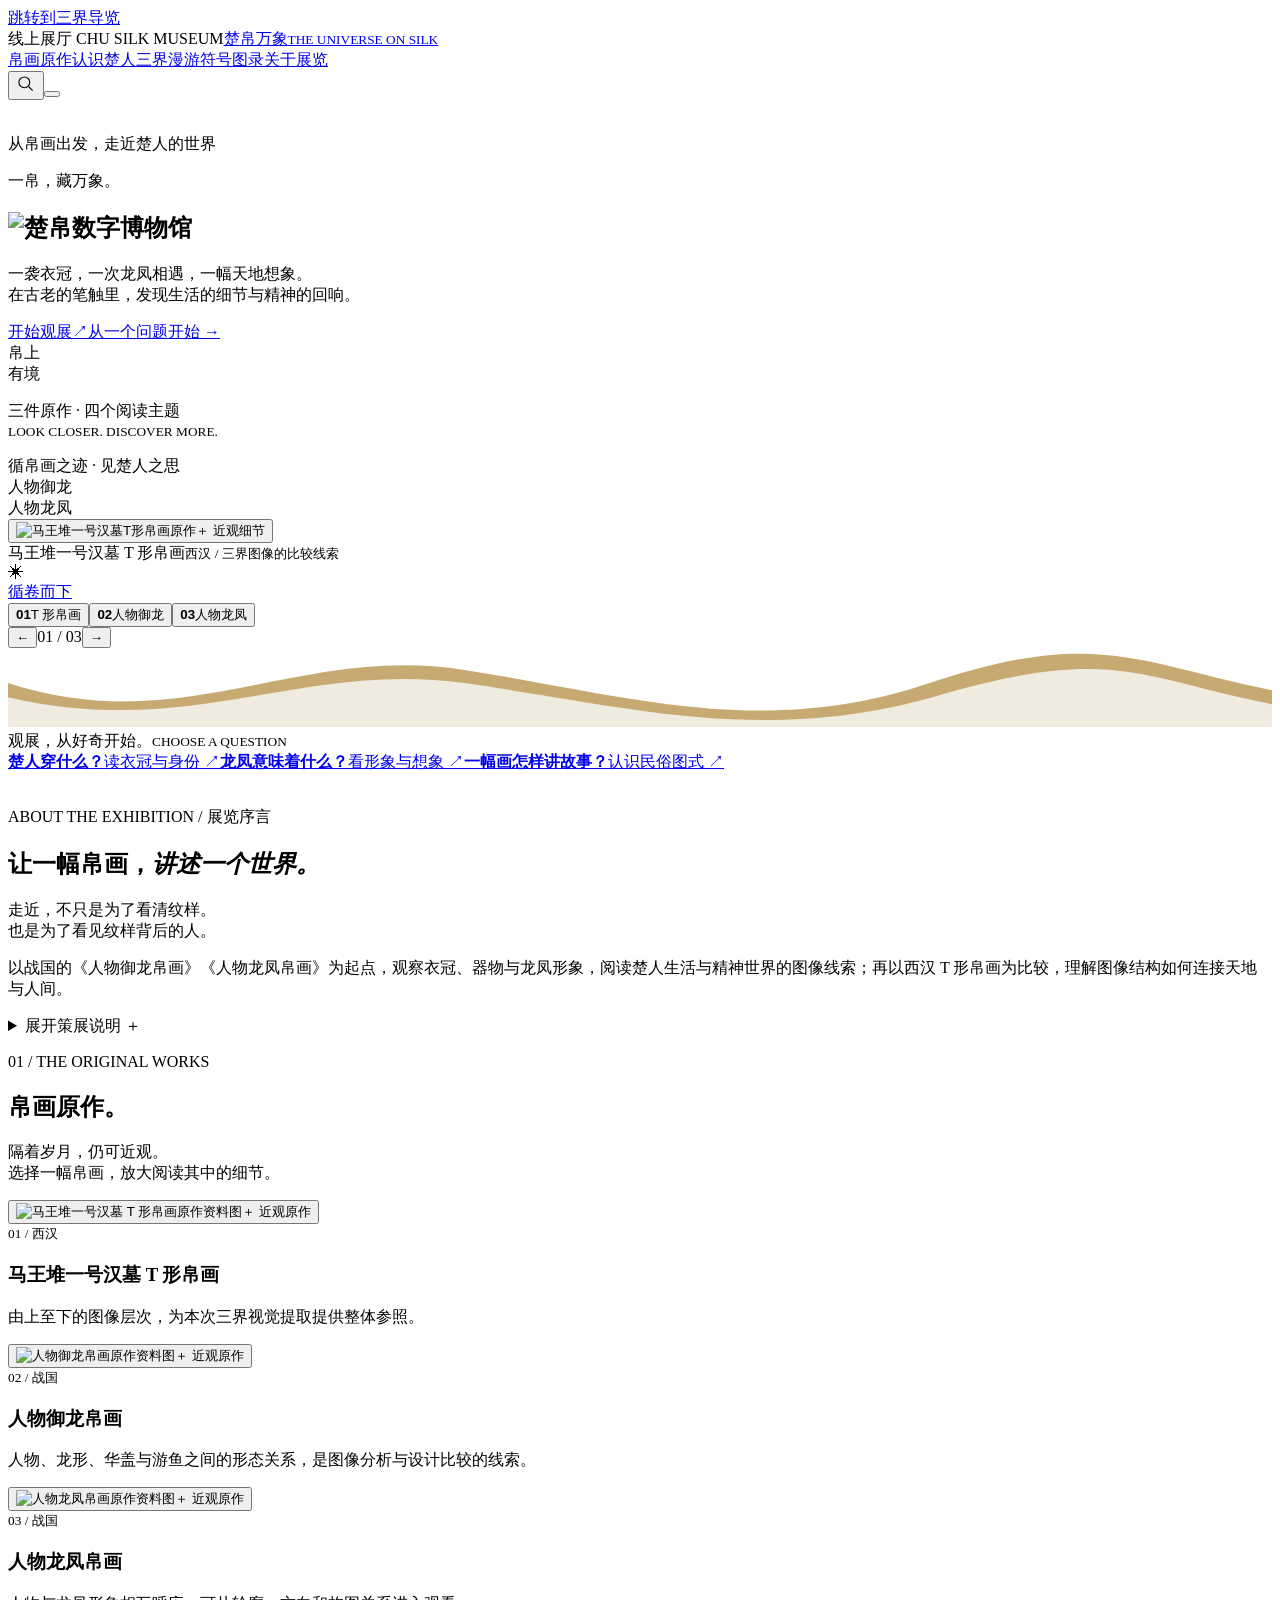
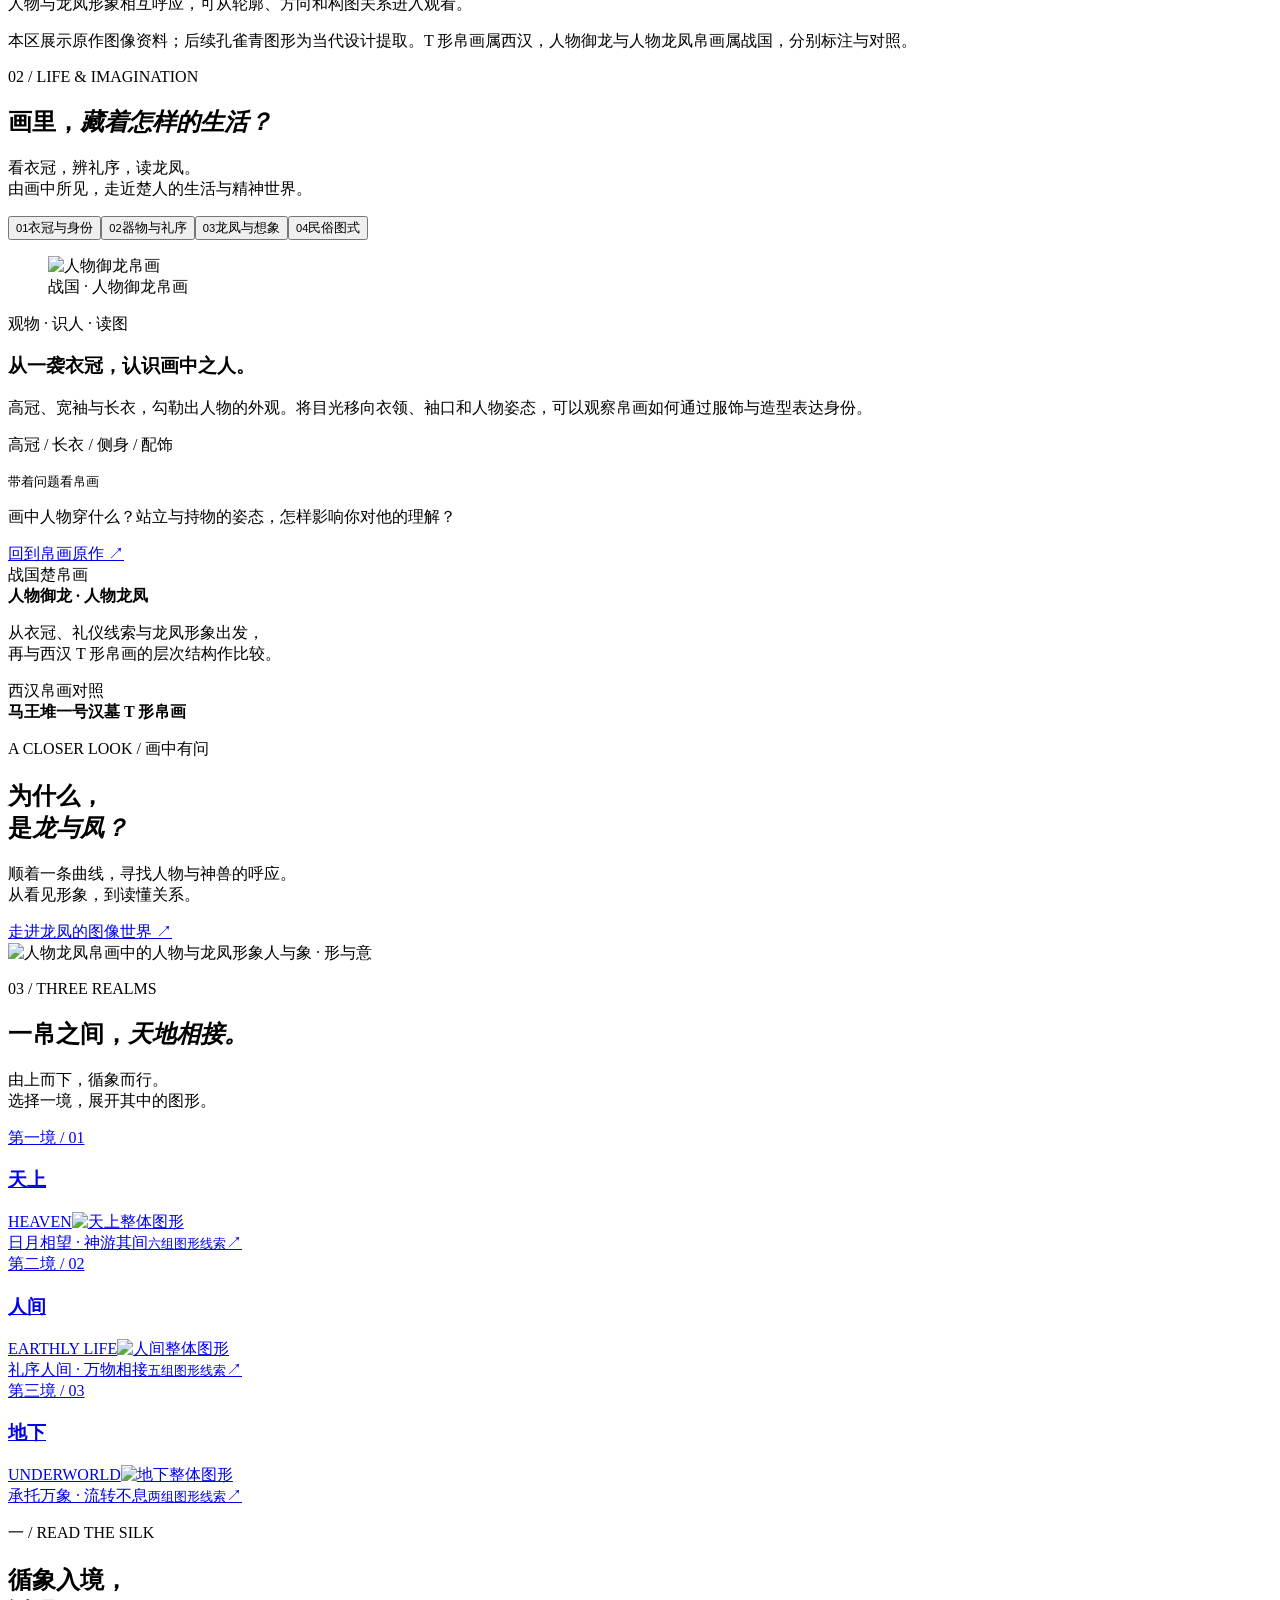
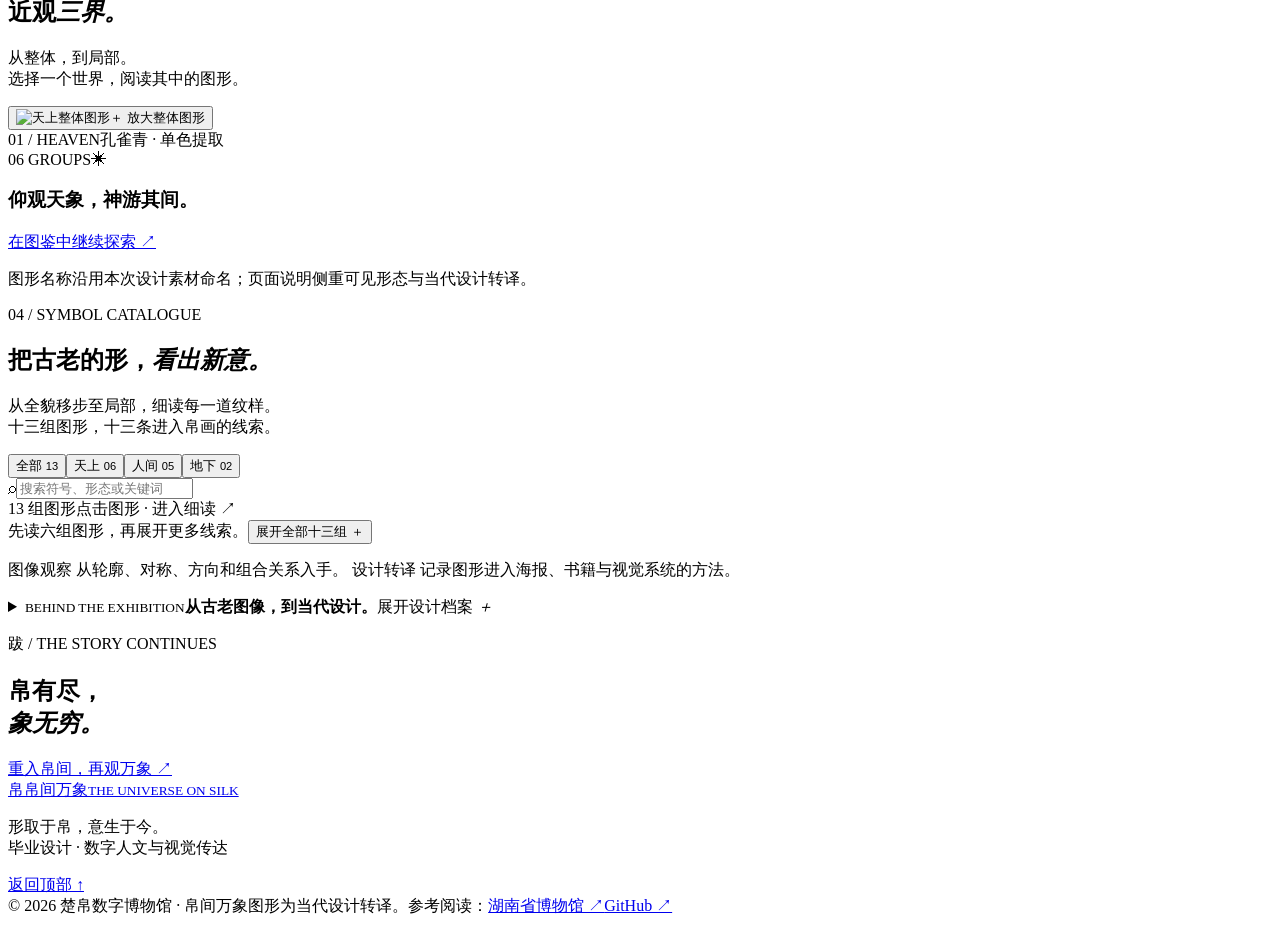
==== commit 33bf2ca2: "Align and center the Chu silk museum wordmark" ====
--- a/src/index.template.html
+++ b/src/index.template.html
@@ -1,7 +1,7 @@
 <!doctype html>
-<html lang="zh-CN"><head><meta charset="UTF-8"><meta name="viewport" content="width=device-width, initial-scale=1"><meta name="theme-color" content="#233e30"><meta name="description" content="从帛画出发，走近楚人的世界。近观人物御龙、人物龙凤与T形帛画，阅读衣冠、礼序、龙凤与民俗图式，探索三界和十三组原创图形。"><title>楚帛数字博物馆 · 一帛，见天地万象</title><link rel="icon" type="image/svg+xml" href="assets/favicon.svg"><link rel="stylesheet" href="styles.css?v=3"><script src="silk-data.js?v=3" defer></script><script src="app.js?v=3" defer></script><link rel="stylesheet" href="museum.css?v=7"><script src="museum.js?v=7" defer></script><link rel="stylesheet" href="exhibition.css?v=1"><script src="exhibition.js?v=1" defer></script></head>
+<html lang="zh-CN"><head><meta charset="UTF-8"><meta name="viewport" content="width=device-width, initial-scale=1"><meta name="theme-color" content="#233e30"><meta name="description" content="从帛画出发，走近楚人的世界。近观人物御龙、人物龙凤与T形帛画，阅读衣冠、礼序、龙凤与民俗图式，探索三界和十三组原创图形。"><title>楚帛数字博物馆 · 一帛，见天地万象</title><link rel="icon" type="image/svg+xml" href="assets/favicon.svg"><link rel="stylesheet" href="styles.css?v=3"><script src="silk-data.js?v=3" defer></script><script src="app.js?v=3" defer></script><link rel="stylesheet" href="museum.css?v=7"><script src="museum.js?v=7" defer></script><link rel="stylesheet" href="exhibition.css?v=2"><script src="exhibition.js?v=1" defer></script></head>
 <body><a class="skip-link" href="#realms">跳转到三界导览</a>
-<header class="header museum-header editorial-header"><span class="edition-label">线上展厅 <i></i> CHU SILK MUSEUM</span><a class="brand" href="#home" aria-label="楚帛数字博物馆首页"><span class="brand-mark" aria-hidden="true">楚</span><span>帛间万象<small>THE UNIVERSE ON SILK</small></span></a><nav class="nav" id="navigation" aria-label="主导航"><a href="#originals">帛画原作</a><a href="#chu-life">认识楚人</a><a href="#realms">三界漫游</a><a href="#atlas">符号图录</a><a href="#prologue">关于展览</a></nav><button class="museum-search" type="button" aria-label="搜索符号图录"><svg viewBox="0 0 24 24" width="20" height="20" aria-hidden="true"><circle cx="10" cy="10" r="6.5" fill="none" stroke="currentColor" stroke-width="1.3"/><path d="m15 15 5 5" stroke="currentColor" stroke-width="1.3"/></svg></button><button class="menu-toggle" aria-expanded="false" aria-controls="navigation" aria-label="打开导航" type="button"><span></span><span></span></button><div class="reading-progress" aria-hidden="true"></div></header>
+<header class="header museum-header editorial-header"><span class="edition-label">线上展厅 <i></i> CHU SILK MUSEUM</span><a class="brand" href="#home" aria-label="楚帛数字博物馆首页"><span class="brand-mark" aria-hidden="true">楚</span><span class="brand-name">帛万象</span><small class="brand-subtitle">THE UNIVERSE ON SILK</small></a><nav class="nav" id="navigation" aria-label="主导航"><a href="#originals">帛画原作</a><a href="#chu-life">认识楚人</a><a href="#realms">三界漫游</a><a href="#atlas">符号图录</a><a href="#prologue">关于展览</a></nav><button class="museum-search" type="button" aria-label="搜索符号图录"><svg viewBox="0 0 24 24" width="20" height="20" aria-hidden="true"><circle cx="10" cy="10" r="6.5" fill="none" stroke="currentColor" stroke-width="1.3"/><path d="m15 15 5 5" stroke="currentColor" stroke-width="1.3"/></svg></button><button class="menu-toggle" aria-expanded="false" aria-controls="navigation" aria-label="打开导航" type="button"><span></span><span></span></button><div class="reading-progress" aria-hidden="true"></div></header>
 <main><section class="hero museum-hero editorial-hero" id="home" aria-labelledby="hero-title"><div class="hero-noise" aria-hidden="true"></div><img class="hero-line-pattern" src="assets/silk/heaven-04.svg" alt="" aria-hidden="true"><div class="editorial-hero-inner"><div class="hero-copy"><p class="exhibition-kicker"><span></span> 从帛画出发，走近楚人的世界</p><p class="hero-overline">一帛，藏万象。</p><h1 id="hero-title" class="calligraphy-title"><img src="assets/title-calligraphy.svg" alt="楚帛数字博物馆" width="8157" height="1257" fetchpriority="high"></h1><p class="hero-description">一袭衣冠，一次龙凤相遇，一幅天地想象。<br>在古老的笔触里，发现生活的细节与精神的回响。</p><div class="editorial-hero-actions"><a class="exhibition-enter" id="hero-enter" href="#originals"><span>开始观展</span><span class="round-arrow" aria-hidden="true">↗</span></a><a class="hero-quiet-link" href="#chu-life">从一个问题开始 <span>→</span></a></div><div class="hero-micro"><span class="micro-seal">帛上<br>有境</span><p>三件原作 · 四个阅读主题<br><small>LOOK CLOSER. DISCOVER MORE.</small></p></div></div><div class="artifact-stage" id="hero-stage-image"><div class="stage-halo"></div><div class="stage-vertical-text">循帛画之迹 · 见楚人之思</div><div class="artifact-back back-one" aria-hidden="true"><img src="assets/originals/dragon.jpg" alt=""><span>人物御龙</span></div><div class="artifact-back back-two" aria-hidden="true"><img src="assets/originals/phoenix.jpg" alt=""><span>人物龙凤</span></div><button class="artifact-front" id="hero-artwork-open" type="button" aria-label="查看马王堆一号汉墓T形帛画"><img id="exhibit-art" src="assets/originals/t-banner-user.png" alt="马王堆一号汉墓T形帛画原作" fetchpriority="high"><span class="artifact-zoom">＋ 近观细节</span></button><div class="artifact-caption"><span id="hero-caption-title">马王堆一号汉墓 T 形帛画</span><small id="hero-caption-note">西汉 / 三界图像的比较线索</small></div><span class="stage-star" aria-hidden="true">✳</span></div><div class="hero-stage-bottom"><a class="scroll-cue" href="#prologue"><span class="scroll-stem"></span>循卷而下</a><div class="hero-scenes" role="group" aria-label="切换首页原作"><button data-hero-scene="t-banner" aria-pressed="true" aria-controls="hero-stage-image" type="button"><b>01</b>T 形帛画<span></span></button><button data-hero-scene="dragon" aria-pressed="false" aria-controls="hero-stage-image" type="button"><b>02</b>人物御龙<span></span></button><button data-hero-scene="phoenix" aria-pressed="false" aria-controls="hero-stage-image" type="button"><b>03</b>人物龙凤<span></span></button></div><div class="hero-paging"><button id="hero-prev" type="button" aria-label="上一幅原作">←</button><span id="hero-position">01 / 03</span><button id="hero-next" type="button" aria-label="下一幅原作">→</button></div></div></div><svg class="chapter-wave" viewBox="0 0 1440 90" preserveAspectRatio="none" aria-hidden="true"><path d="M0 40C200 105 330-5 520 25S860 104 1050 40S1290 18 1440 48V90H0Z" fill="#c6aa72"/><path d="M0 56C210 105 335 14 520 40S860 112 1060 54S1290 35 1440 64V90H0Z" fill="#f0ebdf"/></svg></section>
 <div class="discovery-strip wrap"><div><span>观展，从好奇开始。</span><small>CHOOSE A QUESTION</small></div><a href="#chu-life" data-life-route="dress"><b>楚人穿什么？</b><span>读衣冠与身份 ↗</span></a><a href="#chu-life" data-life-route="belief"><b>龙凤意味着什么？</b><span>看形象与想象 ↗</span></a><a href="#chu-life" data-life-route="pattern"><b>一幅画怎样讲故事？</b><span>认识民俗图式 ↗</span></a></div>
 <section class="prologue-section wrap editorial-prologue" id="prologue" aria-labelledby="prologue-title"><div class="prologue-ornament" aria-hidden="true"><img src="assets/silk/earth-02.svg" alt=""></div><p class="eyebrow">ABOUT THE EXHIBITION / 展览序言</p><h2 id="prologue-title">让一幅帛画，<em>讲述一个世界。</em></h2><p class="prologue-lead">走近，不只是为了看清纹样。<br>也是为了看见纹样背后的人。</p><p class="prologue-body">以战国的《人物御龙帛画》《人物龙凤帛画》为起点，观察衣冠、器物与龙凤形象，阅读楚人生活与精神世界的图像线索；再以西汉 T 形帛画为比较，理解图像结构如何连接天地与人间。</p><details class="curator-note"><summary>展开策展说明 <span aria-hidden="true">＋</span></summary><div><p>本展将原作观看、主题阅读与当代视觉提取连在一起。先看原作，再读细节，最后进入符号图录。战国楚帛画与西汉 T 形帛画分别标注年代，便于比较。</p><p>帛画呈现的是特定情境下的图像线索。页面区分图像中可见的形态与当代设计转译，具体历史解释仍需结合原作与研究理解。</p></div></details></section>
